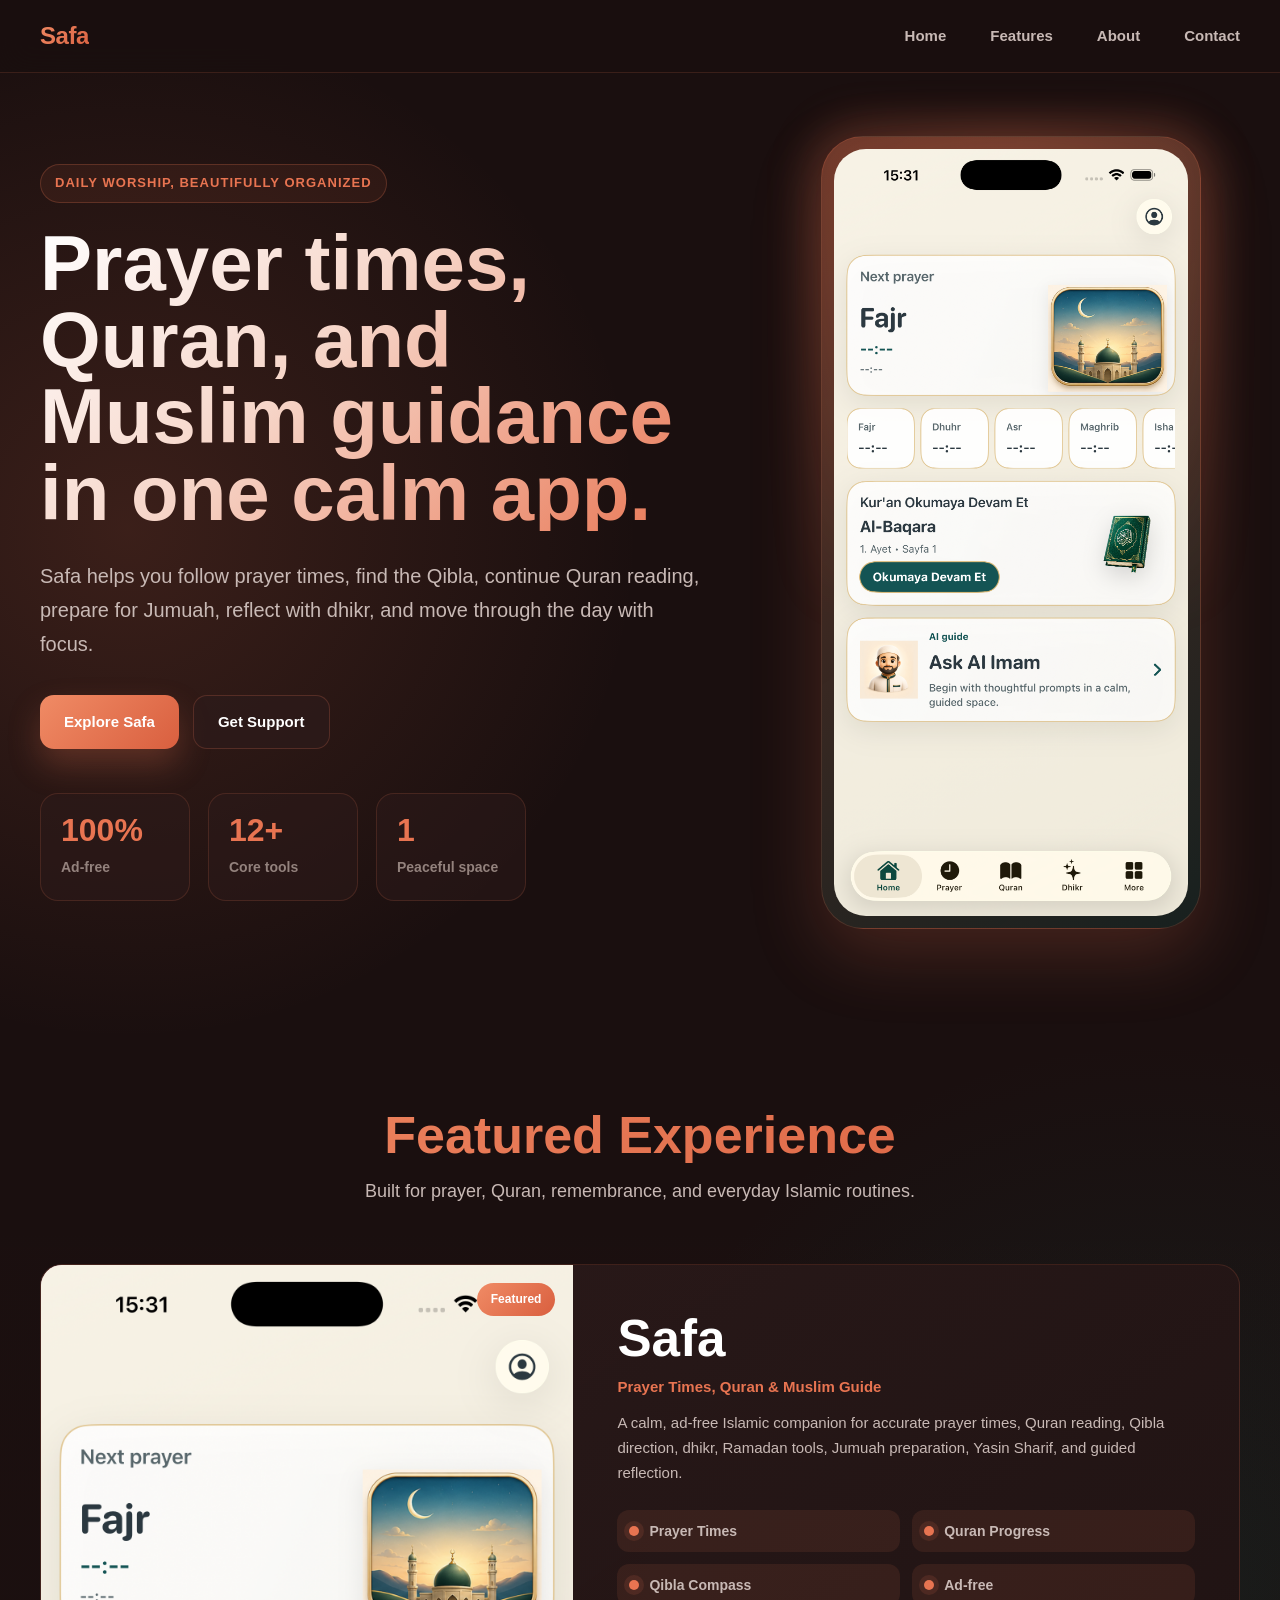
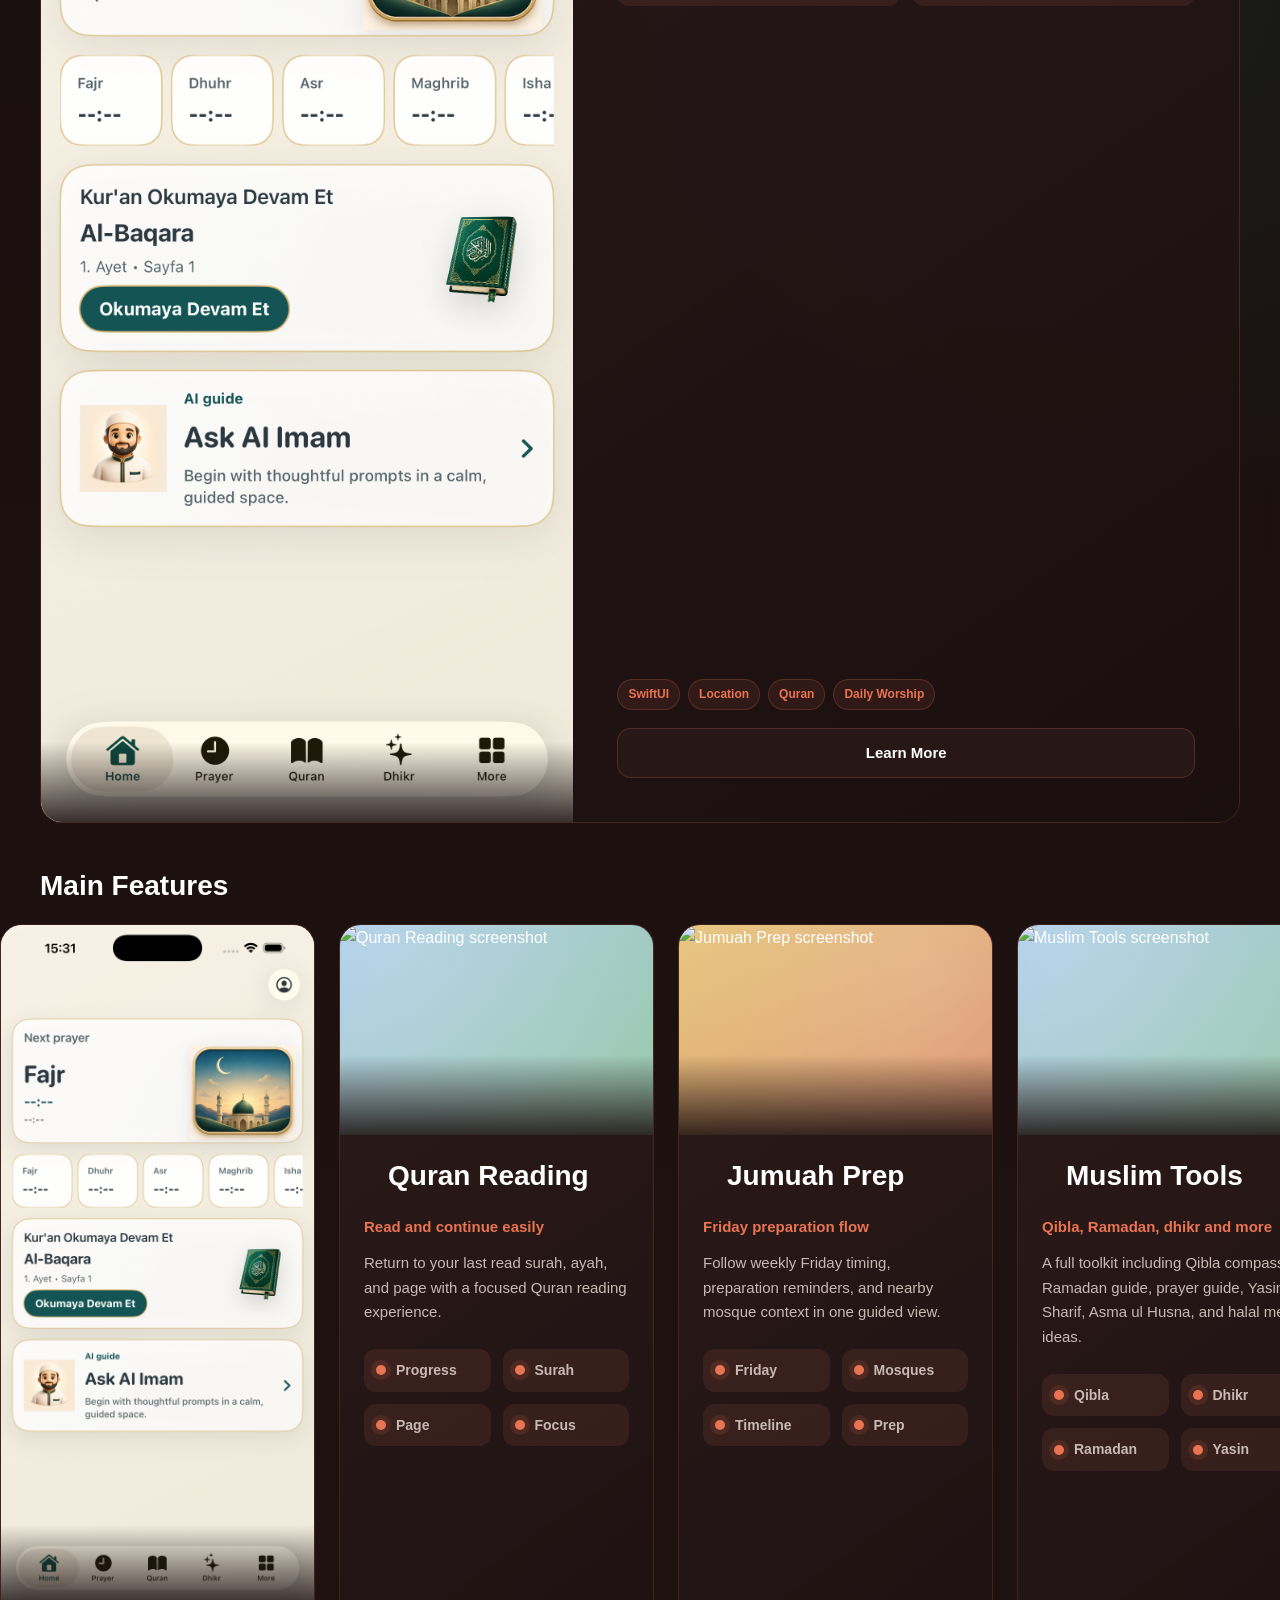
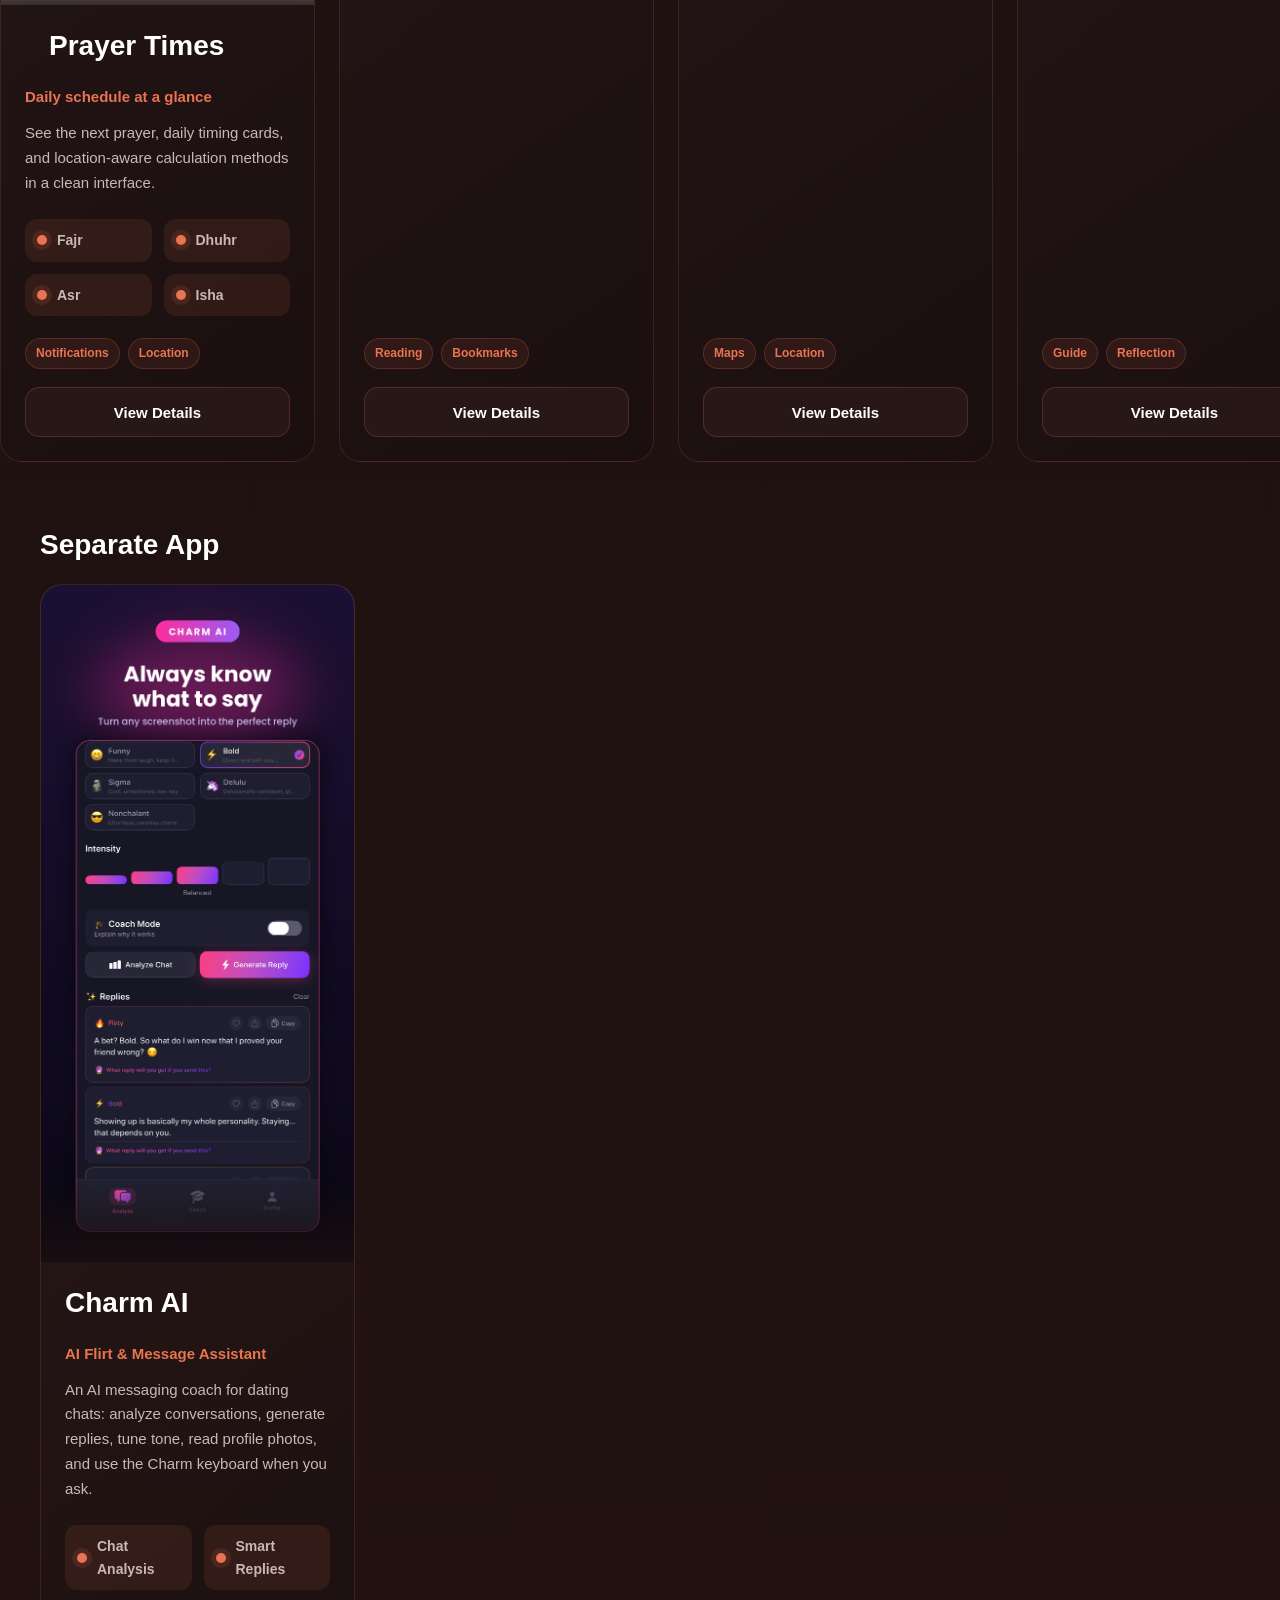
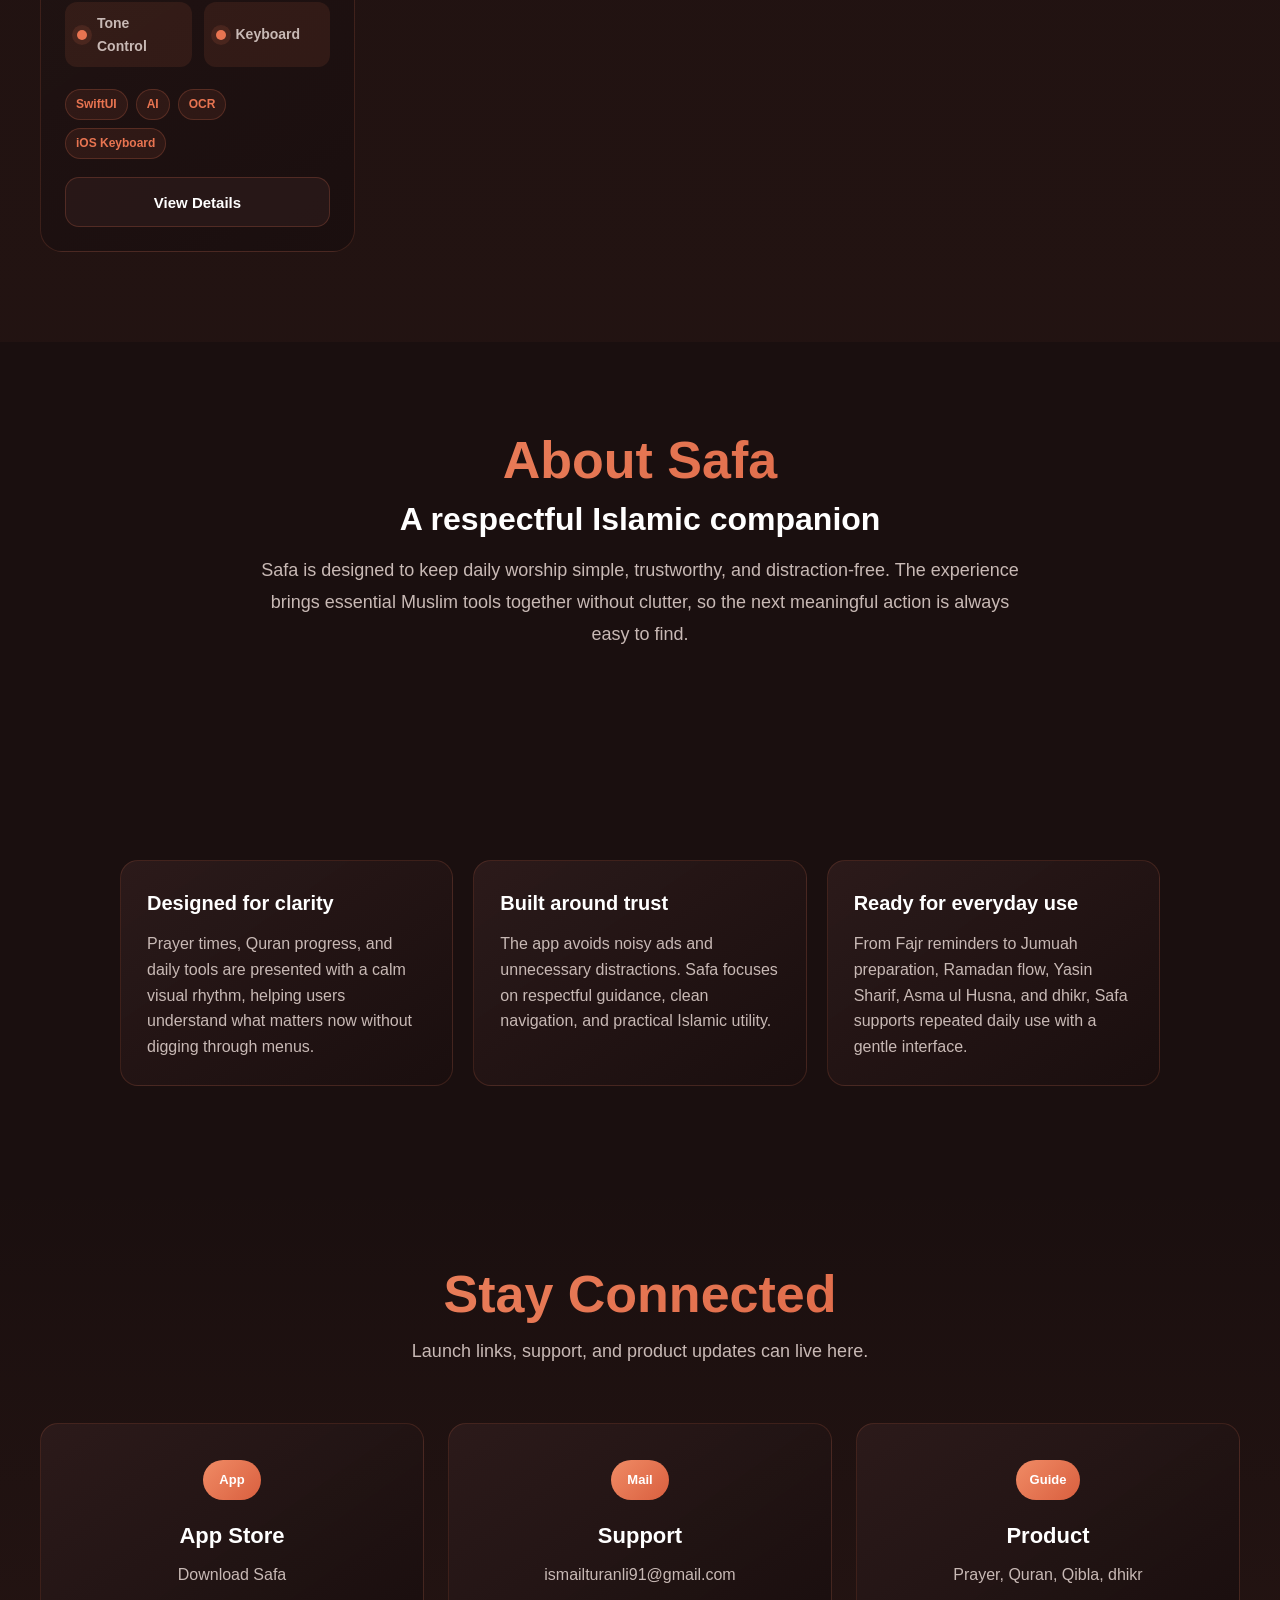
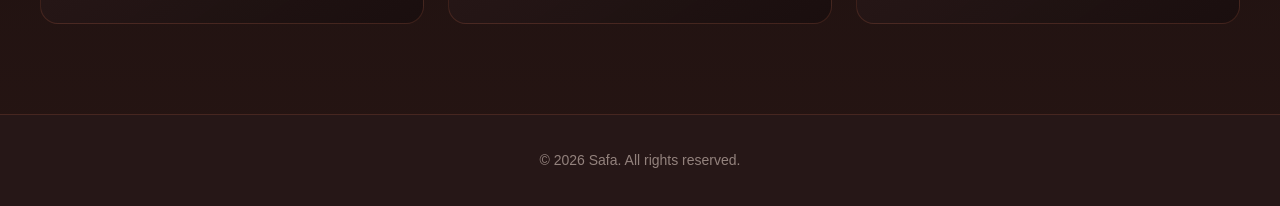
==== index.html @ 833a3b98 "Separate Charm AI from Safa content" ====
<!DOCTYPE html>
<html lang="en">

<head>
    <meta charset="UTF-8">
    <meta name="viewport" content="width=device-width, initial-scale=1.0">
    <title>Safa - Prayer Times, Quran & Muslim Guide</title>
    <meta name="description" content="Safa is a calm Islamic companion for prayer times, Quran reading, Qibla, dhikr, Ramadan, Jumuah preparation, and daily Muslim guidance.">
    <meta name="keywords" content="Safa, prayer times, Quran, Qibla, dhikr, Ramadan, Jumuah, Yasin, Muslim app, Islamic guide, Charm AI">
    <meta name="author" content="Safa">
    <meta name="robots" content="index, follow">

    <meta property="og:type" content="website">
    <meta property="og:title" content="Safa - Prayer Times, Quran & Muslim Guide">
    <meta property="og:description" content="A calm, ad-free Islamic companion for daily worship.">
    <meta property="og:image" content="images/home.png">

    <link rel="stylesheet" href="style.css">
</head>

<body>
    <nav class="navbar">
        <div class="container nav-inner">
            <a href="#home" class="brand">Safa</a>
            <ul class="nav-menu">
                <li><a href="#home">Home</a></li>
                <li><a href="#features">Features</a></li>
                <li><a href="#about">About</a></li>
                <li><a href="#contact">Contact</a></li>
            </ul>
            <button class="hamburger" type="button" aria-label="Open navigation">
                <span></span>
                <span></span>
                <span></span>
            </button>
        </div>
    </nav>

    <main>
        <section id="home" class="hero">
            <div class="container hero-grid">
                <div class="hero-content">
                    <p class="eyebrow">Daily worship, beautifully organized</p>
                    <h1 class="hero-title">Prayer times, Quran, and Muslim guidance in one calm app.</h1>
                    <p class="hero-subtitle">Safa helps you follow prayer times, find the Qibla, continue Quran reading, prepare for Jumuah, reflect with dhikr, and move through the day with focus.</p>
                    <div class="hero-actions">
                        <a class="btn btn-primary" href="#features">Explore Safa</a>
                        <a class="btn btn-secondary" href="#contact">Get Support</a>
                    </div>
                    <div class="hero-stats" aria-label="Safa highlights">
                        <div class="stat">
                            <strong>100%</strong>
                            <span>Ad-free</span>
                        </div>
                        <div class="stat">
                            <strong>12+</strong>
                            <span>Core tools</span>
                        </div>
                        <div class="stat">
                            <strong>1</strong>
                            <span>Peaceful space</span>
                        </div>
                    </div>
                </div>
                <div class="hero-phone" aria-label="Safa app screenshot">
                    <img src="images/home.png" alt="Safa home screen showing prayer times and Quran progress">
                </div>
            </div>
        </section>

        <section id="features" class="projects">
            <div class="container">
                <h2 class="section-title">Featured Experience</h2>
                <p class="section-subtitle">Built for prayer, Quran, remembrance, and everyday Islamic routines.</p>
                <div class="projects-grid" id="projectsGrid"></div>
            </div>
        </section>

        <section id="about" class="about">
            <div class="container">
                <h2 class="section-title">About Safa</h2>
                <div class="about-content">
                    <div class="about-intro">
                        <h3>A respectful Islamic companion</h3>
                        <p class="about-lead">Safa is designed to keep daily worship simple, trustworthy, and distraction-free. The experience brings essential Muslim tools together without clutter, so the next meaningful action is always easy to find.</p>
                    </div>

                    <div class="achievements-grid">
                        <div class="achievement-card">
                            <span class="achievement-number">5</span>
                            <span class="achievement-label">Daily prayers</span>
                        </div>
                        <div class="achievement-card">
                            <span class="achievement-number">Qibla</span>
                            <span class="achievement-label">Direction and angle</span>
                        </div>
                        <div class="achievement-card">
                            <span class="achievement-number">Quran</span>
                            <span class="achievement-label">Saved progress</span>
                        </div>
                        <div class="achievement-card">
                            <span class="achievement-number">AI</span>
                            <span class="achievement-label">Guided prompts</span>
                        </div>
                    </div>

                    <div class="story-grid">
                        <article class="story-card">
                            <h4>Designed for clarity</h4>
                            <p>Prayer times, Quran progress, and daily tools are presented with a calm visual rhythm, helping users understand what matters now without digging through menus.</p>
                        </article>
                        <article class="story-card">
                            <h4>Built around trust</h4>
                            <p>The app avoids noisy ads and unnecessary distractions. Safa focuses on respectful guidance, clean navigation, and practical Islamic utility.</p>
                        </article>
                        <article class="story-card">
                            <h4>Ready for everyday use</h4>
                            <p>From Fajr reminders to Jumuah preparation, Ramadan flow, Yasin Sharif, Asma ul Husna, and dhikr, Safa supports repeated daily use with a gentle interface.</p>
                        </article>
                    </div>
                </div>
            </div>
        </section>

        <section id="contact" class="contact">
            <div class="container">
                <h2 class="section-title">Stay Connected</h2>
                <p class="section-subtitle">Launch links, support, and product updates can live here.</p>
                <div class="contact-methods">
                    <a href="https://apps.apple.com/app/id6775585908" target="_blank" rel="noopener noreferrer" class="contact-card">
                        <span class="contact-icon">App</span>
                        <h3>App Store</h3>
                        <p>Download Safa</p>
                    </a>
                    <a href="mailto:ismailturanli91@gmail.com" class="contact-card">
                        <span class="contact-icon">Mail</span>
                        <h3>Support</h3>
                        <p>ismailturanli91@gmail.com</p>
                    </a>
                    <a href="#features" class="contact-card">
                        <span class="contact-icon">Guide</span>
                        <h3>Product</h3>
                        <p>Prayer, Quran, Qibla, dhikr</p>
                    </a>
                </div>
            </div>
        </section>
    </main>

    <footer class="footer">
        <div class="container">
            <p>&copy; 2026 Safa. All rights reserved.</p>
        </div>
    </footer>

    <div id="projectModal" class="modal" aria-hidden="true">
        <div class="modal-content" role="dialog" aria-modal="true" aria-labelledby="modalTitle">
            <button class="modal-close" type="button" aria-label="Close details">&times;</button>
            <div id="modalBody"></div>
        </div>
    </div>

    <script src="script.js"></script>
</body>

</html>
---- style.css ----
* {
    margin: 0;
    padding: 0;
    box-sizing: border-box;
}

:root {
    --primary-orange: #e87451;
    --primary-orange-strong: #d95f3f;
    --primary-brown: #2d1b1b;
    --dark-bg: #1a0f0f;
    --dark-card: #2d1b1b;
    --dark-card-soft: #372120;
    --dark-border: #4a2b27;
    --text-primary: #ffffff;
    --text-secondary: #c8b9b5;
    --text-muted: #93827d;
    --green: #0f615a;
    --gold: #e6c47a;
    --gradient-primary: linear-gradient(135deg, #f08b65, #d95f3f);
    --gradient-card: linear-gradient(145deg, rgba(45, 27, 27, 0.92), rgba(26, 15, 15, 0.96));
    --shadow-warm: 0 24px 70px rgba(232, 116, 81, 0.22);
}

html {
    scroll-behavior: smooth;
    scroll-padding-top: 88px;
}

body {
    font-family: -apple-system, BlinkMacSystemFont, "Segoe UI", Roboto, Helvetica, Arial, sans-serif;
    background:
        radial-gradient(circle at 10% 8%, rgba(232, 116, 81, 0.16), transparent 32rem),
        radial-gradient(circle at 90% 24%, rgba(15, 97, 90, 0.16), transparent 34rem),
        var(--dark-bg);
    color: var(--text-primary);
    line-height: 1.6;
    overflow-x: hidden;
}

a {
    color: inherit;
}

img {
    max-width: 100%;
    display: block;
}

.container {
    width: min(1200px, calc(100% - 48px));
    margin: 0 auto;
}

.navbar {
    position: fixed;
    inset: 0 0 auto 0;
    z-index: 100;
    background: rgba(26, 15, 15, 0.88);
    backdrop-filter: blur(16px);
    border-bottom: 1px solid rgba(232, 116, 81, 0.16);
}

.nav-inner {
    min-height: 72px;
    display: flex;
    align-items: center;
    justify-content: space-between;
}

.brand {
    text-decoration: none;
    font-size: 24px;
    font-weight: 800;
    letter-spacing: -0.02em;
    background: var(--gradient-primary);
    -webkit-background-clip: text;
    -webkit-text-fill-color: transparent;
    background-clip: text;
}

.nav-menu {
    display: flex;
    align-items: center;
    justify-content: center;
    gap: 44px;
    list-style: none;
}

.nav-menu a {
    color: var(--text-secondary);
    text-decoration: none;
    font-weight: 600;
    font-size: 15px;
    position: relative;
    transition: color 0.25s ease;
}

.nav-menu a:hover,
.nav-menu a.active {
    color: var(--text-primary);
}

.nav-menu a::after {
    content: "";
    position: absolute;
    left: 0;
    bottom: -7px;
    width: 0;
    height: 2px;
    background: var(--gradient-primary);
    transition: width 0.25s ease;
}

.nav-menu a:hover::after,
.nav-menu a.active::after {
    width: 100%;
}

.hamburger {
    display: none;
    width: 42px;
    height: 42px;
    border: 1px solid rgba(232, 116, 81, 0.24);
    border-radius: 12px;
    background: rgba(45, 27, 27, 0.86);
    cursor: pointer;
    align-items: center;
    justify-content: center;
    flex-direction: column;
    gap: 5px;
}

.hamburger span {
    width: 18px;
    height: 2px;
    border-radius: 999px;
    background: var(--text-primary);
    transition: transform 0.25s ease, opacity 0.25s ease;
}

.hamburger.active span:nth-child(1) {
    transform: translateY(7px) rotate(45deg);
}

.hamburger.active span:nth-child(2) {
    opacity: 0;
}

.hamburger.active span:nth-child(3) {
    transform: translateY(-7px) rotate(-45deg);
}

.hero {
    min-height: 100dvh;
    padding: 136px 0 88px;
}

.hero-grid {
    display: grid;
    grid-template-columns: minmax(0, 1.05fr) minmax(300px, 0.72fr);
    gap: 72px;
    align-items: center;
}

.eyebrow {
    display: inline-flex;
    align-items: center;
    padding: 8px 14px;
    border: 1px solid rgba(232, 116, 81, 0.24);
    border-radius: 999px;
    background: rgba(232, 116, 81, 0.08);
    color: var(--primary-orange);
    font-size: 13px;
    font-weight: 800;
    letter-spacing: 0.08em;
    text-transform: uppercase;
    margin-bottom: 22px;
}

.hero-title {
    max-width: 780px;
    font-size: clamp(46px, 7vw, 78px);
    line-height: 0.98;
    font-weight: 900;
    letter-spacing: 0;
    margin-bottom: 28px;
    background: linear-gradient(135deg, #ffffff 0%, #f6d5c8 42%, #e87451 100%);
    -webkit-background-clip: text;
    -webkit-text-fill-color: transparent;
    background-clip: text;
}

.hero-subtitle {
    max-width: 690px;
    color: var(--text-secondary);
    font-size: 20px;
    line-height: 1.7;
    margin-bottom: 34px;
}

.hero-actions {
    display: flex;
    gap: 14px;
    flex-wrap: wrap;
    margin-bottom: 44px;
}

.btn {
    display: inline-flex;
    align-items: center;
    justify-content: center;
    min-height: 50px;
    padding: 14px 24px;
    border-radius: 14px;
    text-decoration: none;
    border: 0;
    font-size: 15px;
    font-weight: 800;
    cursor: pointer;
    transition: transform 0.25s ease, box-shadow 0.25s ease, border-color 0.25s ease, background 0.25s ease;
}

.btn:hover {
    transform: translateY(-2px);
}

.btn-primary {
    color: #fff;
    background: var(--gradient-primary);
    box-shadow: 0 16px 32px rgba(232, 116, 81, 0.26);
}

.btn-secondary,
.btn-project {
    color: var(--text-primary);
    background: rgba(45, 27, 27, 0.72);
    border: 1px solid rgba(232, 116, 81, 0.22);
}

.btn-secondary:hover,
.btn-project:hover {
    border-color: var(--primary-orange);
    background: rgba(232, 116, 81, 0.12);
}

.hero-stats {
    display: grid;
    grid-template-columns: repeat(3, minmax(0, 150px));
    gap: 18px;
}

.stat {
    border: 1px solid rgba(232, 116, 81, 0.16);
    border-radius: 18px;
    background: rgba(45, 27, 27, 0.54);
    padding: 20px;
}

.stat strong {
    display: block;
    font-size: 32px;
    line-height: 1;
    color: var(--primary-orange);
    margin-bottom: 8px;
}

.stat span {
    color: var(--text-muted);
    font-size: 14px;
    font-weight: 700;
}

.hero-phone {
    position: relative;
    max-width: 380px;
    justify-self: center;
    border-radius: 42px;
    padding: 12px;
    background: linear-gradient(145deg, rgba(232, 116, 81, 0.32), rgba(15, 97, 90, 0.22));
    border: 1px solid rgba(232, 116, 81, 0.2);
    box-shadow: var(--shadow-warm);
}

.hero-phone::before {
    content: "";
    position: absolute;
    inset: -18px;
    z-index: -1;
    border-radius: 56px;
    background: radial-gradient(circle at 50% 12%, rgba(232, 116, 81, 0.32), transparent 58%);
    filter: blur(18px);
}

.hero-phone img {
    aspect-ratio: 9 / 19.5;
    width: 100%;
    object-fit: cover;
    object-position: top;
    border-radius: 32px;
}

.projects,
.about,
.contact {
    padding: 90px 0;
}

.projects {
    background: linear-gradient(180deg, transparent, rgba(232, 116, 81, 0.04));
}

.section-title {
    font-size: clamp(34px, 5vw, 52px);
    line-height: 1.08;
    font-weight: 900;
    letter-spacing: 0;
    text-align: center;
    margin-bottom: 14px;
    background: var(--gradient-primary);
    -webkit-background-clip: text;
    -webkit-text-fill-color: transparent;
    background-clip: text;
}

.section-subtitle {
    max-width: 680px;
    margin: 0 auto 58px;
    text-align: center;
    color: var(--text-secondary);
    font-size: 18px;
}

.projects-grid {
    display: flex;
    flex-direction: column;
    gap: 46px;
}

.featured-project {
    width: 100%;
    display: flex;
    flex-direction: column;
    gap: 28px;
}

.other-projects {
    width: 100vw;
    margin-left: calc(-50vw + 50%);
}

.other-projects h3 {
    width: min(1200px, calc(100% - 48px));
    margin: 0 auto 22px;
    font-size: 28px;
    line-height: 1.2;
}

.separate-apps {
    width: min(1200px, 100%);
    margin: 0 auto;
}

.separate-apps h3 {
    margin: 0 0 22px;
    font-size: 28px;
    line-height: 1.2;
}

.separate-apps-grid {
    display: grid;
    grid-template-columns: 1fr;
}

.separate-app-card {
    width: 100%;
    min-height: 0;
    display: grid;
    grid-template-columns: minmax(240px, 0.72fr) minmax(0, 1fr);
}

.separate-app-card .project-image {
    min-height: 390px;
}

.projects-scroll {
    display: flex;
    gap: 24px;
    overflow-x: auto;
    overflow-y: hidden;
    padding: 0 max(24px, calc((100vw - 1200px) / 2)) 20px;
    scroll-snap-type: x mandatory;
    scrollbar-color: var(--primary-orange) var(--dark-border);
}

.projects-scroll::-webkit-scrollbar {
    height: 8px;
}

.projects-scroll::-webkit-scrollbar-track {
    background: var(--dark-border);
    border-radius: 999px;
}

.projects-scroll::-webkit-scrollbar-thumb {
    background: var(--primary-orange);
    border-radius: 999px;
}

.project-card {
    position: relative;
    display: flex;
    flex-direction: column;
    flex-shrink: 0;
    width: 315px;
    min-height: 500px;
    overflow: hidden;
    cursor: pointer;
    scroll-snap-align: start;
    background: var(--gradient-card);
    border: 1px solid rgba(232, 116, 81, 0.16);
    border-radius: 22px;
    transition: transform 0.35s cubic-bezier(0.2, 0.8, 0.2, 1), border-color 0.35s ease, box-shadow 0.35s ease;
}

.project-card:hover {
    transform: translateY(-10px) scale(1.01);
    border-color: rgba(232, 116, 81, 0.48);
    box-shadow: var(--shadow-warm);
}

.project-card.featured {
    width: 100%;
    min-height: 0;
    display: grid;
    grid-template-columns: minmax(280px, 0.8fr) minmax(0, 1fr);
}

.project-image {
    position: relative;
    min-height: 210px;
    background:
        radial-gradient(circle at 70% 20%, rgba(255, 255, 255, 0.22), transparent 22rem),
        linear-gradient(135deg, #e5c5d4, #edd5a8);
    overflow: hidden;
}

.project-card:nth-child(2n) .project-image {
    background:
        radial-gradient(circle at 18% 12%, rgba(255, 255, 255, 0.18), transparent 20rem),
        linear-gradient(135deg, #a8cae8, #98c8a8);
}

.project-card:nth-child(3n) .project-image {
    background:
        radial-gradient(circle at 80% 20%, rgba(255, 255, 255, 0.2), transparent 20rem),
        linear-gradient(135deg, #e6c47a, #d98a63);
}

.project-image::after {
    content: "";
    position: absolute;
    inset: auto 0 0 0;
    height: 80px;
    background: linear-gradient(to top, rgba(26, 15, 15, 0.86), transparent);
}

.project-image img {
    width: 100%;
    height: 100%;
    min-height: 210px;
    object-fit: cover;
    object-position: top;
    transition: transform 0.35s ease;
}

.project-card:hover .project-image img {
    transform: scale(1.045);
}

.project-card.featured .project-image {
    min-height: 430px;
}

.project-card[data-project^="charm"] .project-image {
    background:
        radial-gradient(circle at 72% 20%, rgba(255, 255, 255, 0.2), transparent 20rem),
        linear-gradient(135deg, #3a1d4e, #7c2c5d 48%, #d95f3f);
}

.project-badge {
    position: absolute;
    top: 18px;
    right: 18px;
    z-index: 2;
    padding: 7px 14px;
    border-radius: 999px;
    background: var(--gradient-primary);
    color: #fff;
    font-size: 12px;
    font-weight: 900;
}

.project-content {
    display: flex;
    flex-direction: column;
    flex: 1;
    padding: 24px;
}

.project-card.featured .project-content {
    padding: 44px;
}

.project-title {
    color: var(--text-primary);
    font-size: 25px;
    line-height: 1.18;
    font-weight: 900;
    margin-bottom: 6px;
}

.project-card.featured .project-title {
    font-size: clamp(34px, 4vw, 52px);
}

.project-tagline {
    color: var(--primary-orange);
    font-size: 15px;
    font-weight: 800;
    margin-bottom: 12px;
}

.project-description {
    color: var(--text-secondary);
    font-size: 15px;
    line-height: 1.65;
    margin-bottom: 20px;
}

.project-features {
    display: grid;
    grid-template-columns: repeat(2, minmax(0, 1fr));
    gap: 12px;
    margin: 4px 0 22px;
}

.feature {
    min-height: 42px;
    display: flex;
    align-items: center;
    gap: 10px;
    padding: 10px 12px;
    border-radius: 12px;
    background: rgba(232, 116, 81, 0.1);
    color: var(--text-secondary);
    font-size: 14px;
    font-weight: 700;
}

.feature-mark {
    width: 10px;
    height: 10px;
    flex: 0 0 auto;
    border-radius: 50%;
    background: var(--primary-orange);
    box-shadow: 0 0 0 5px rgba(232, 116, 81, 0.12);
}

.project-tech {
    display: flex;
    flex-wrap: wrap;
    gap: 8px;
    margin-top: auto;
    margin-bottom: 18px;
}

.tech-tag {
    display: inline-flex;
    align-items: center;
    min-height: 26px;
    padding: 5px 10px;
    border-radius: 999px;
    border: 1px solid rgba(232, 116, 81, 0.22);
    background: rgba(232, 116, 81, 0.09);
    color: var(--primary-orange);
    font-size: 12px;
    font-weight: 800;
}

.about-content {
    max-width: 1040px;
    margin: 0 auto;
}

.about-intro {
    text-align: center;
    margin-bottom: 42px;
}

.about-intro h3 {
    font-size: 32px;
    line-height: 1.1;
    margin-bottom: 16px;
}

.about-lead {
    max-width: 760px;
    margin: 0 auto;
    color: var(--text-secondary);
    font-size: 18px;
    line-height: 1.8;
}

.achievements-grid {
    display: grid;
    grid-template-columns: repeat(4, minmax(0, 1fr));
    gap: 20px;
    margin-bottom: 34px;
}

.achievement-card,
.story-card,
.contact-card {
    background: var(--gradient-card);
    border: 1px solid rgba(232, 116, 81, 0.16);
    border-radius: 18px;
    transition: transform 0.25s ease, border-color 0.25s ease, box-shadow 0.25s ease;
}

.achievement-card {
    padding: 26px 20px;
    text-align: center;
}

.achievement-card:hover,
.story-card:hover,
.contact-card:hover {
    transform: translateY(-6px);
    border-color: rgba(232, 116, 81, 0.45);
    box-shadow: 0 18px 38px rgba(232, 116, 81, 0.18);
}

.achievement-number {
    display: block;
    min-height: 44px;
    color: var(--primary-orange);
    font-size: 34px;
    line-height: 1;
    font-weight: 900;
    margin-bottom: 10px;
}

.achievement-label {
    color: var(--text-secondary);
    font-size: 14px;
    font-weight: 700;
}

.story-grid {
    display: grid;
    grid-template-columns: repeat(3, minmax(0, 1fr));
    gap: 20px;
}

.story-card {
    padding: 26px;
}

.story-card h4 {
    font-size: 20px;
    margin-bottom: 12px;
}

.story-card p {
    color: var(--text-secondary);
}

.contact {
    background: linear-gradient(180deg, transparent, rgba(232, 116, 81, 0.05));
}

.contact-methods {
    display: grid;
    grid-template-columns: repeat(3, minmax(0, 1fr));
    gap: 24px;
}

.contact-card {
    padding: 36px;
    color: var(--text-primary);
    text-align: center;
    text-decoration: none;
}

.contact-icon {
    display: inline-flex;
    align-items: center;
    justify-content: center;
    min-width: 58px;
    min-height: 40px;
    padding: 0 14px;
    border-radius: 999px;
    margin-bottom: 18px;
    color: #fff;
    background: var(--gradient-primary);
    font-size: 13px;
    font-weight: 900;
}

.contact-card h3 {
    font-size: 22px;
    margin-bottom: 8px;
}

.contact-card p {
    color: var(--text-secondary);
}

.footer {
    padding: 34px 0;
    text-align: center;
    border-top: 1px solid rgba(232, 116, 81, 0.16);
    background: rgba(45, 27, 27, 0.68);
}

.footer p {
    color: var(--text-muted);
    font-size: 14px;
}

.modal {
    display: none;
    position: fixed;
    z-index: 200;
    inset: 0;
    padding: 48px 20px;
    background: rgba(0, 0, 0, 0.78);
    backdrop-filter: blur(8px);
    overflow-y: auto;
}

.modal.open {
    display: block;
}

.modal-content {
    width: min(900px, 100%);
    margin: 0 auto;
    padding: 36px;
    position: relative;
    border-radius: 22px;
    border: 1px solid rgba(232, 116, 81, 0.24);
    background: var(--dark-card);
    box-shadow: 0 30px 80px rgba(0, 0, 0, 0.45);
}

.modal-close {
    position: absolute;
    top: 18px;
    right: 18px;
    width: 40px;
    height: 40px;
    border: 1px solid rgba(232, 116, 81, 0.2);
    border-radius: 12px;
    color: var(--text-primary);
    background: rgba(26, 15, 15, 0.75);
    font-size: 26px;
    line-height: 1;
    cursor: pointer;
}

.modal-image {
    max-height: 460px;
    width: 100%;
    object-fit: cover;
    object-position: top;
    border-radius: 18px;
    margin-bottom: 26px;
}

.modal-body h2 {
    padding-right: 42px;
    font-size: clamp(32px, 5vw, 48px);
    line-height: 1.08;
    margin-bottom: 10px;
    background: var(--gradient-primary);
    -webkit-background-clip: text;
    -webkit-text-fill-color: transparent;
    background-clip: text;
}

.modal-body p {
    color: var(--text-secondary);
    line-height: 1.8;
    margin-bottom: 18px;
}

.modal-list {
    display: grid;
    grid-template-columns: repeat(2, minmax(0, 1fr));
    gap: 12px;
    list-style: none;
    margin: 22px 0 6px;
}

.modal-list li {
    padding: 12px 14px;
    border-radius: 12px;
    color: var(--text-secondary);
    background: rgba(232, 116, 81, 0.09);
    border: 1px solid rgba(232, 116, 81, 0.14);
}

@media (max-width: 900px) {
    .hero-grid,
    .project-card.featured,
    .separate-app-card,
    .story-grid,
    .contact-methods {
        grid-template-columns: 1fr;
    }

    .hero-grid {
        gap: 42px;
    }

    .hero-phone {
        max-width: 320px;
    }

    .achievements-grid {
        grid-template-columns: repeat(2, minmax(0, 1fr));
    }
}

@media (max-width: 720px) {
    .container {
        width: min(100% - 32px, 1200px);
    }

    .hamburger {
        display: flex;
    }

    .nav-menu {
        position: absolute;
        top: 72px;
        left: 16px;
        right: 16px;
        display: flex;
        flex-direction: column;
        align-items: stretch;
        gap: 0;
        padding: 12px;
        border: 1px solid rgba(232, 116, 81, 0.2);
        border-radius: 18px;
        background: rgba(45, 27, 27, 0.98);
        transform: translateY(-14px);
        opacity: 0;
        pointer-events: none;
        transition: transform 0.25s ease, opacity 0.25s ease;
    }

    .nav-menu.active {
        transform: translateY(0);
        opacity: 1;
        pointer-events: all;
    }

    .nav-menu a {
        display: block;
        padding: 13px 12px;
        border-radius: 12px;
    }

    .nav-menu a:hover {
        background: rgba(232, 116, 81, 0.09);
    }

    .nav-menu a::after {
        display: none;
    }

    .hero {
        padding: 112px 0 70px;
    }

    .hero-title {
        font-size: clamp(40px, 13vw, 58px);
    }

    .hero-subtitle {
        font-size: 17px;
    }

    .hero-stats,
    .project-features,
    .modal-list {
        grid-template-columns: 1fr;
    }

    .projects,
    .about,
    .contact {
        padding: 68px 0;
    }

    .projects-scroll {
        padding-left: 16px;
        padding-right: 16px;
    }

    .project-card {
        width: 292px;
    }

    .project-card.featured .project-image {
        min-height: 360px;
    }

    .separate-app-card .project-image {
        min-height: 340px;
    }

    .project-card.featured .project-content,
    .separate-app-card .project-content,
    .modal-content {
        padding: 24px;
    }
}

@media (prefers-reduced-motion: reduce) {
    *,
    *::before,
    *::after {
        animation-duration: 0.01ms !important;
        animation-iteration-count: 1 !important;
        scroll-behavior: auto !important;
        transition-duration: 0.01ms !important;
    }
}
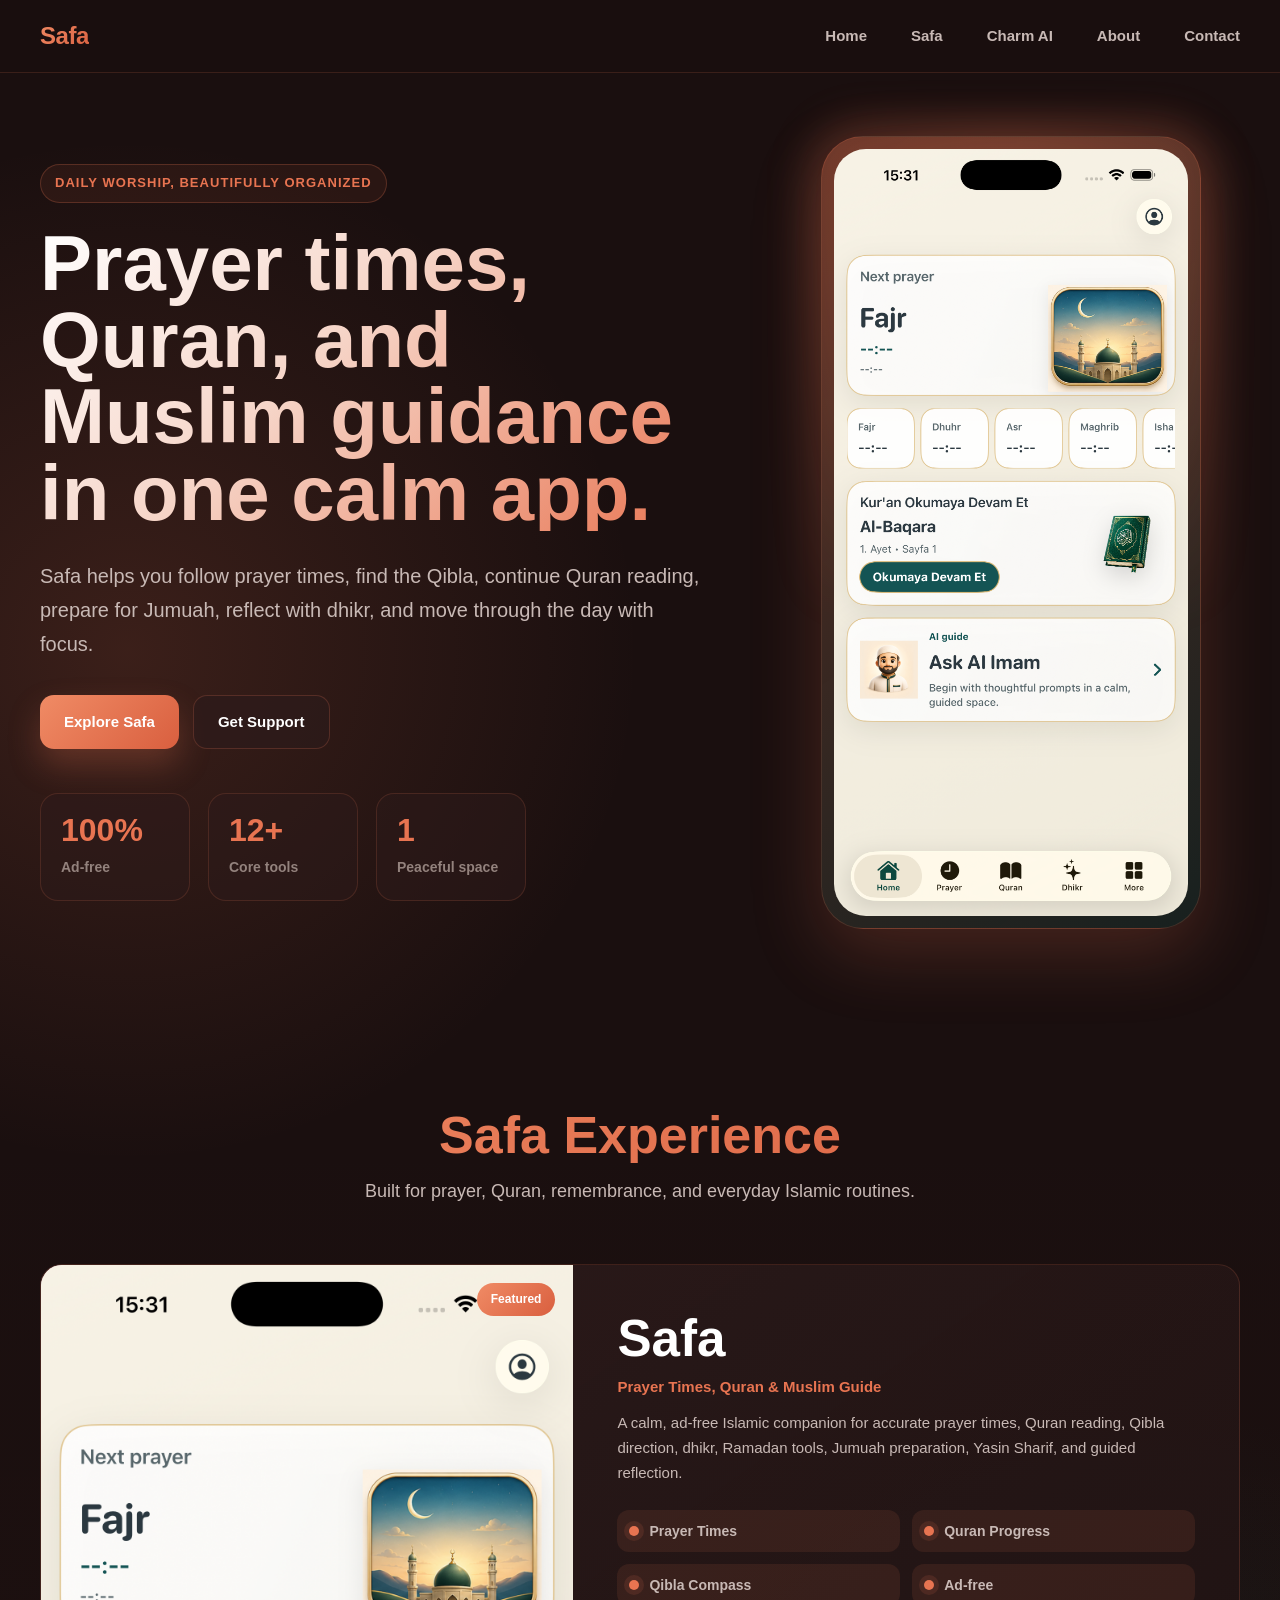
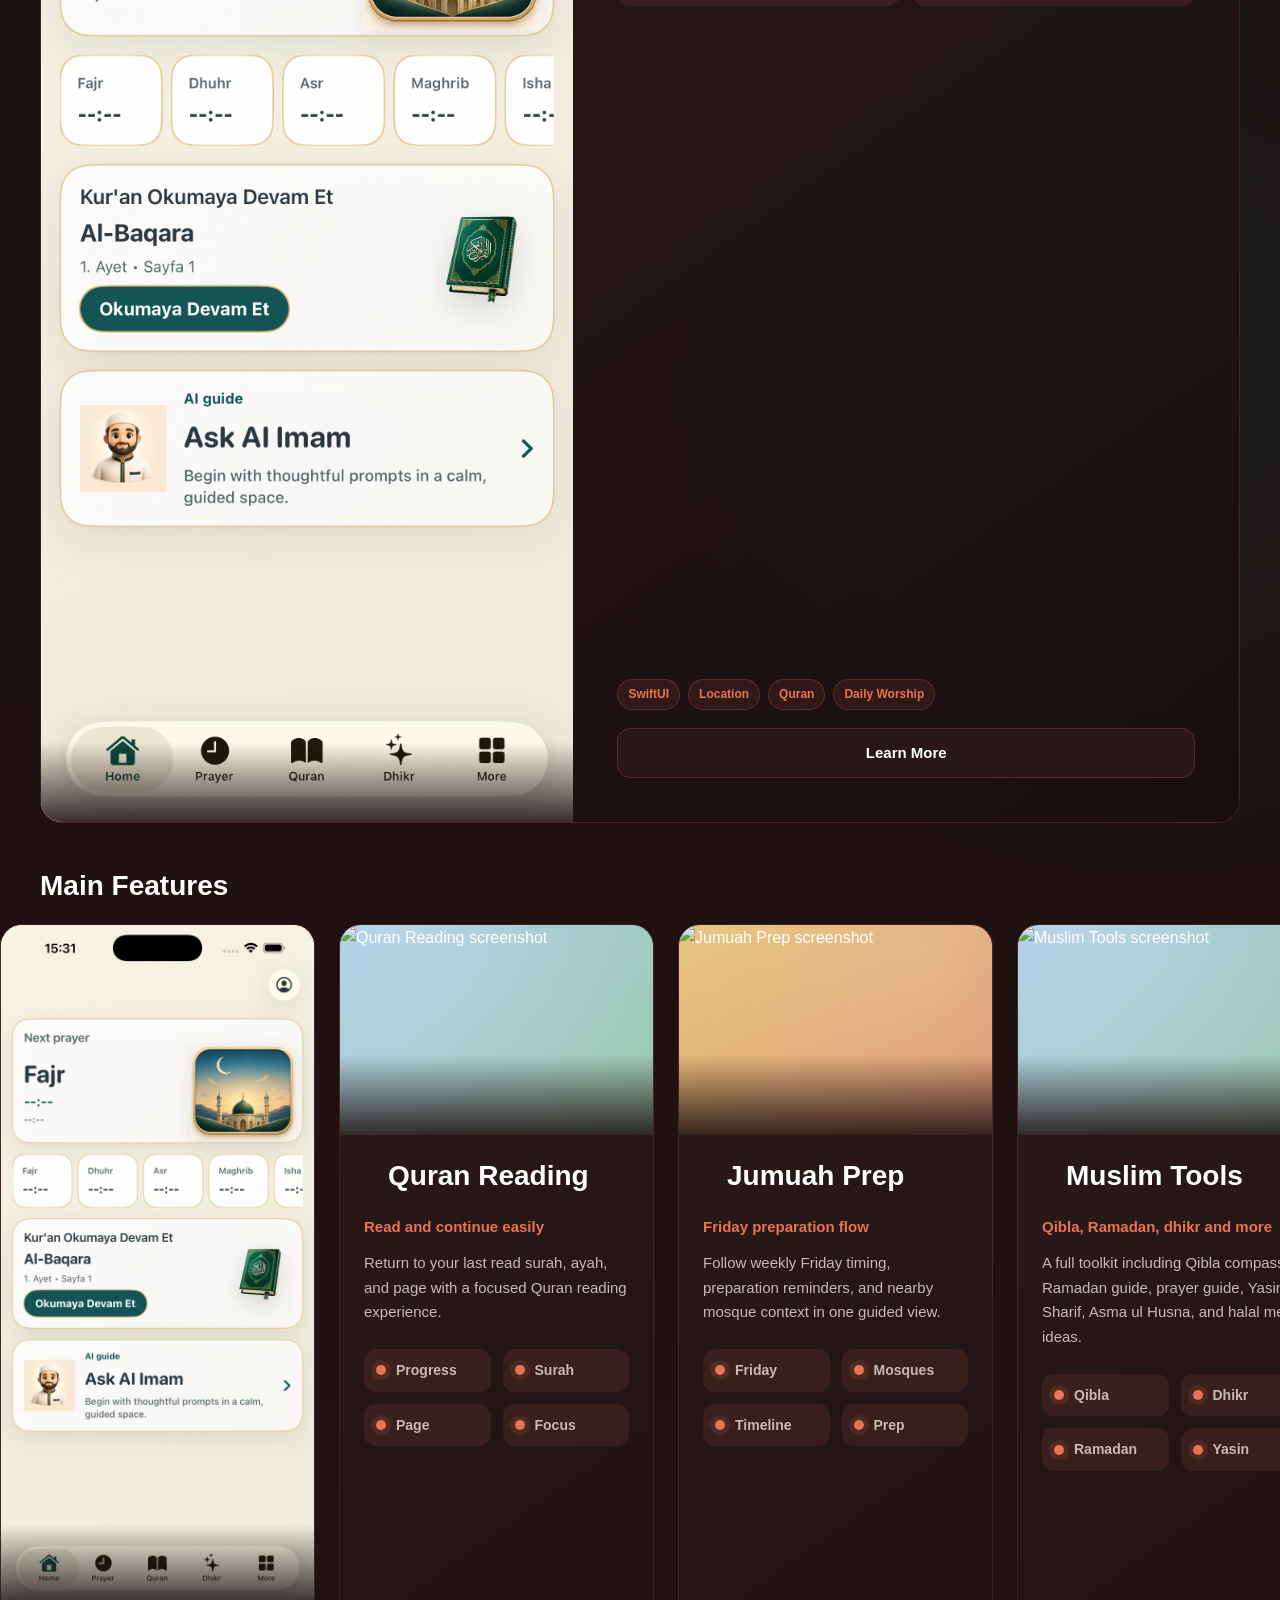
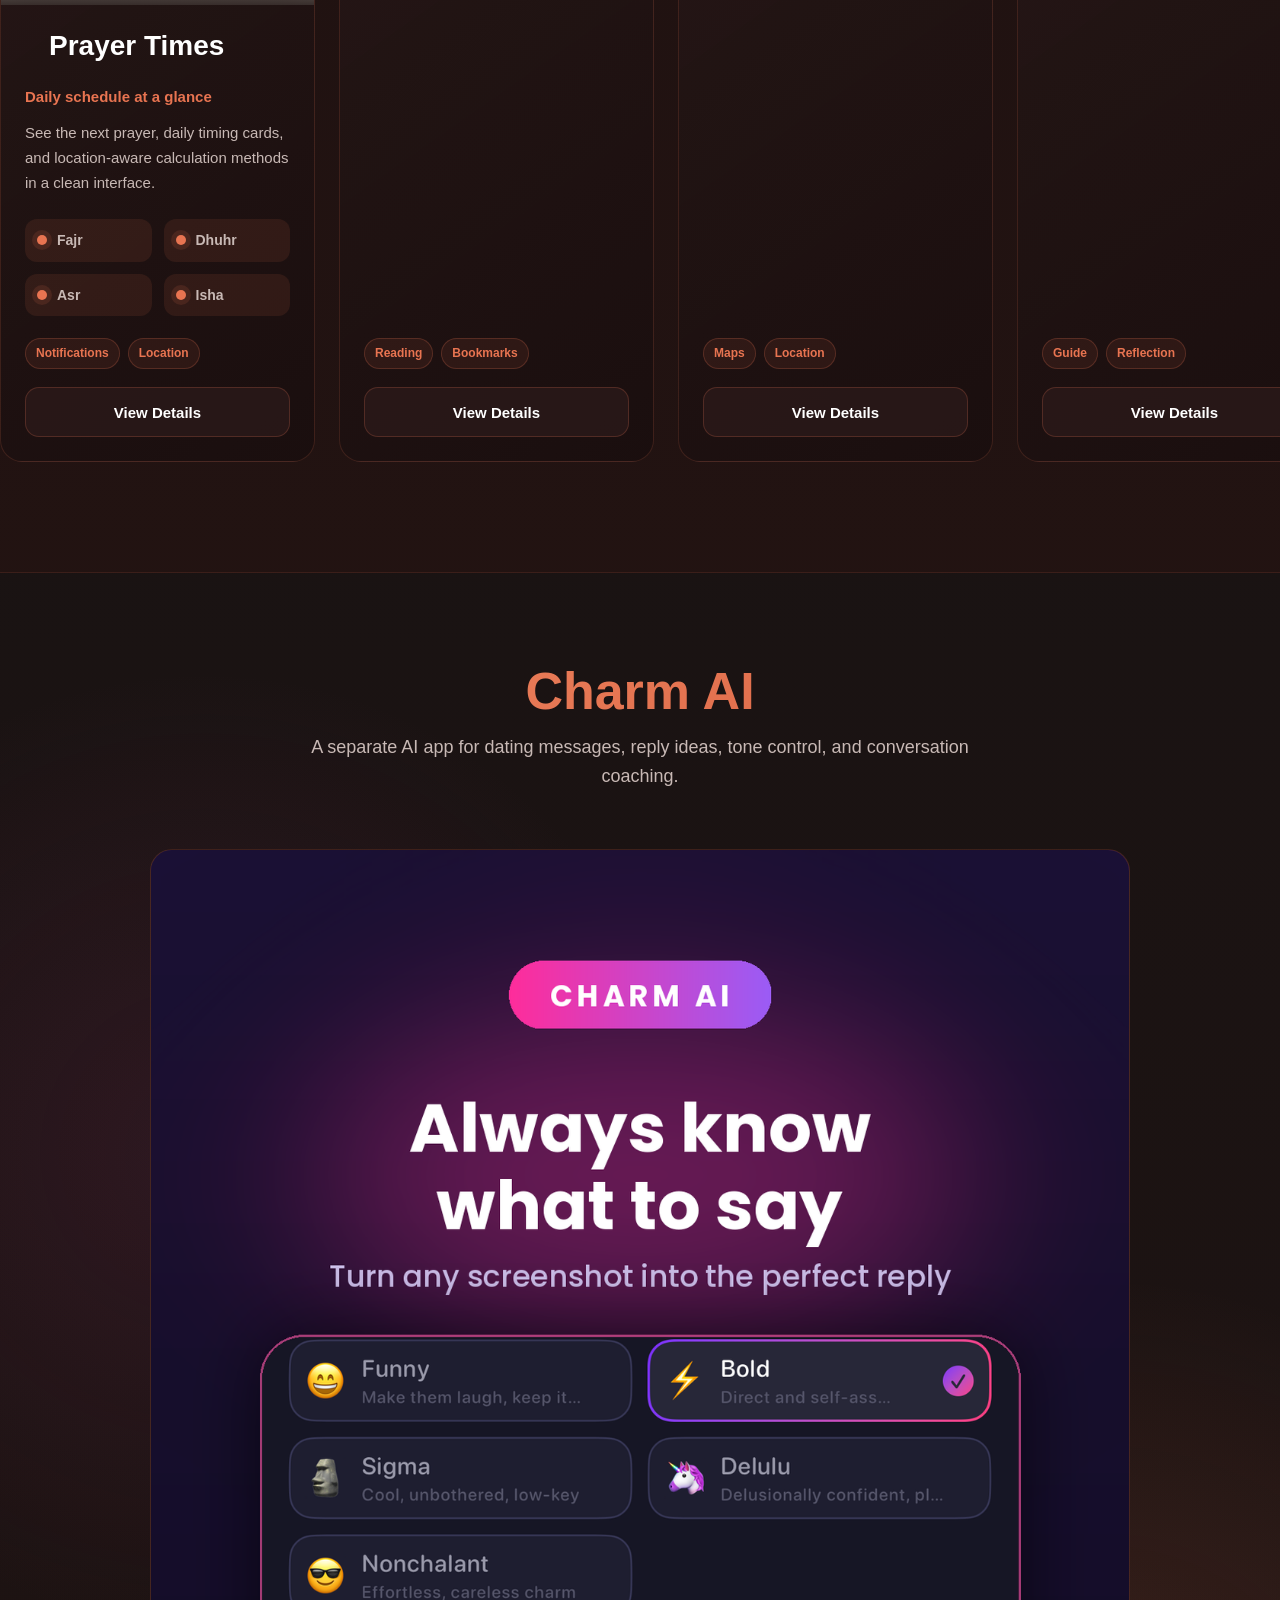
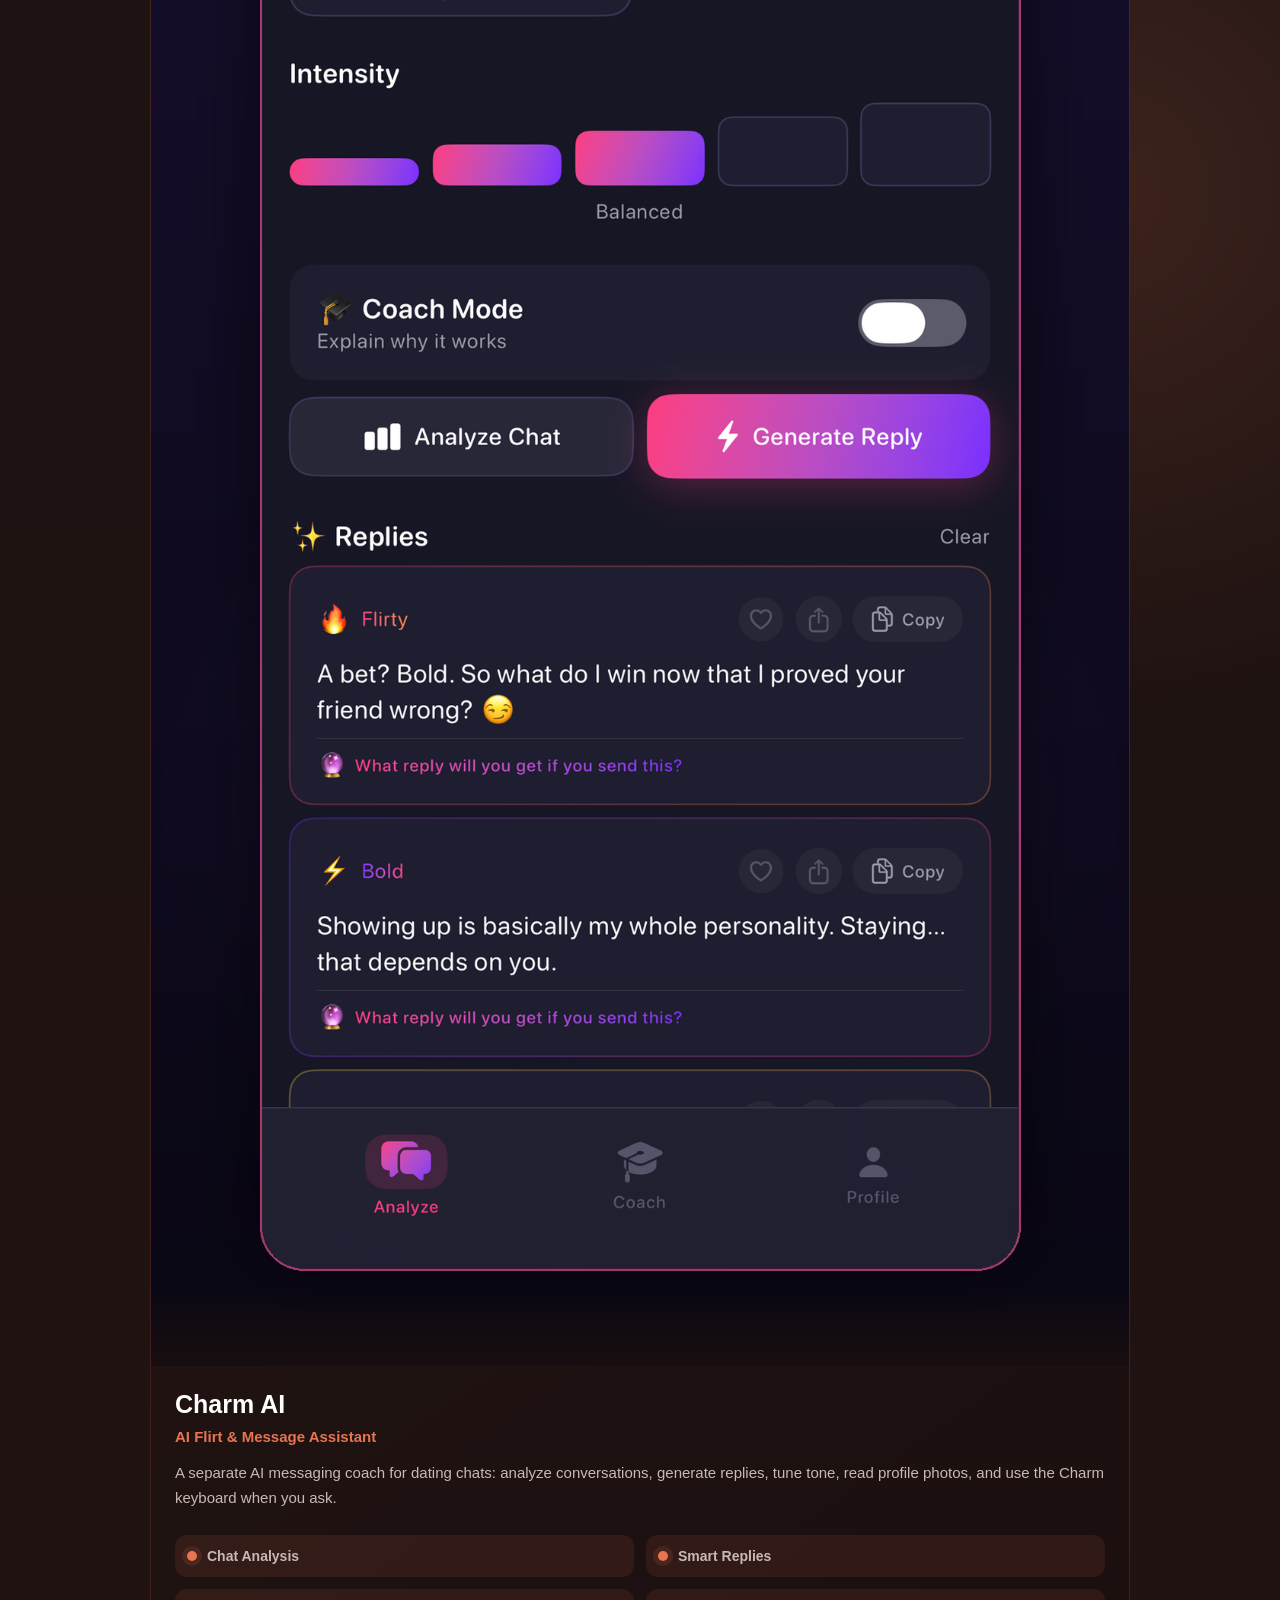
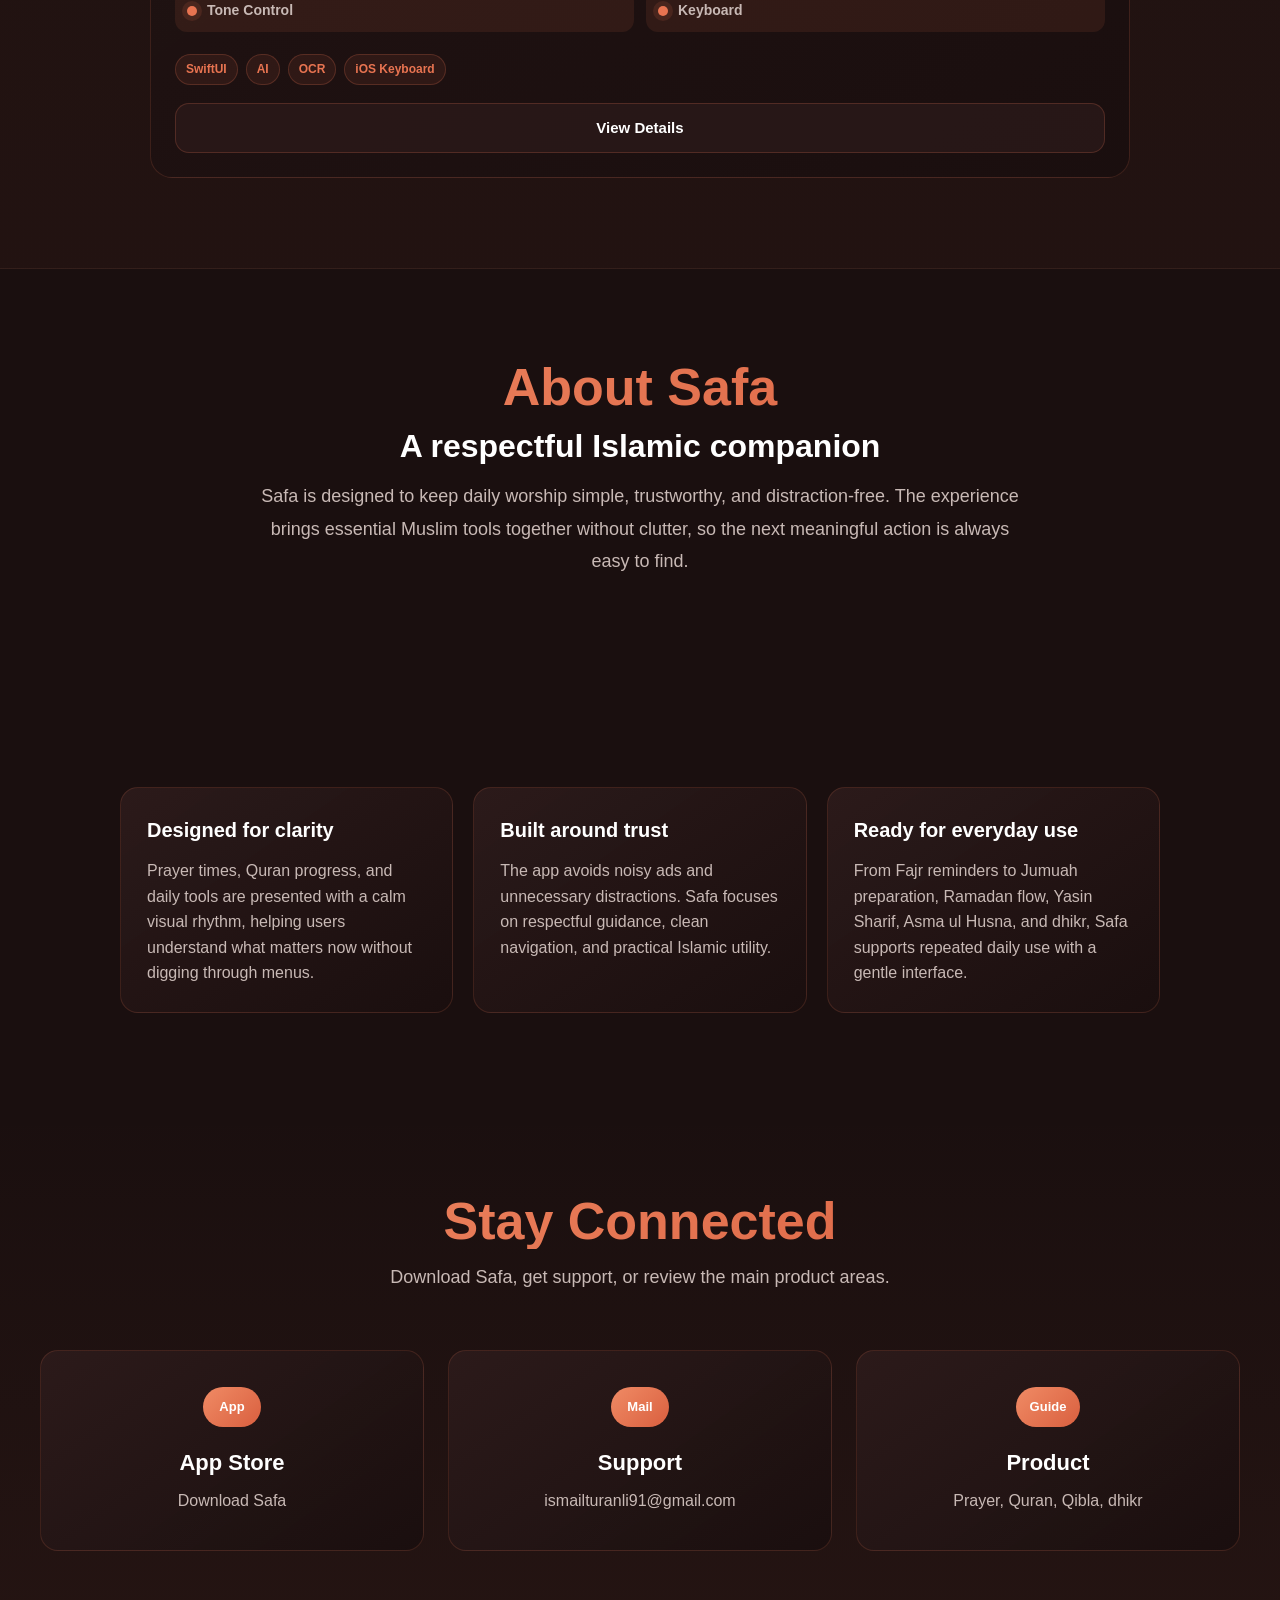
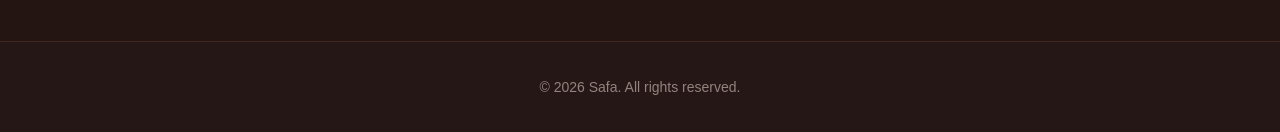
==== commit 848a44ff: "Split Safa and Charm AI sections" ====
--- a/index.html
+++ b/index.html
@@ -6,7 +6,7 @@
     <meta name="viewport" content="width=device-width, initial-scale=1.0">
     <title>Safa - Prayer Times, Quran & Muslim Guide</title>
     <meta name="description" content="Safa is a calm Islamic companion for prayer times, Quran reading, Qibla, dhikr, Ramadan, Jumuah preparation, and daily Muslim guidance.">
-    <meta name="keywords" content="Safa, prayer times, Quran, Qibla, dhikr, Ramadan, Jumuah, Yasin, Muslim app, Islamic guide, Charm AI">
+    <meta name="keywords" content="Safa, prayer times, Quran, Qibla, dhikr, Ramadan, Jumuah, Yasin, Muslim app, Islamic guide">
     <meta name="author" content="Safa">
     <meta name="robots" content="index, follow">
 
@@ -24,7 +24,8 @@
             <a href="#home" class="brand">Safa</a>
             <ul class="nav-menu">
                 <li><a href="#home">Home</a></li>
-                <li><a href="#features">Features</a></li>
+                <li><a href="#safa">Safa</a></li>
+                <li><a href="#charm-ai">Charm AI</a></li>
                 <li><a href="#about">About</a></li>
                 <li><a href="#contact">Contact</a></li>
             </ul>
@@ -44,7 +45,7 @@
                     <h1 class="hero-title">Prayer times, Quran, and Muslim guidance in one calm app.</h1>
                     <p class="hero-subtitle">Safa helps you follow prayer times, find the Qibla, continue Quran reading, prepare for Jumuah, reflect with dhikr, and move through the day with focus.</p>
                     <div class="hero-actions">
-                        <a class="btn btn-primary" href="#features">Explore Safa</a>
+                        <a class="btn btn-primary" href="#safa">Explore Safa</a>
                         <a class="btn btn-secondary" href="#contact">Get Support</a>
                     </div>
                     <div class="hero-stats" aria-label="Safa highlights">
@@ -68,11 +69,19 @@
             </div>
         </section>
 
-        <section id="features" class="projects">
+        <section id="safa" class="projects">
             <div class="container">
-                <h2 class="section-title">Featured Experience</h2>
+                <h2 class="section-title">Safa Experience</h2>
                 <p class="section-subtitle">Built for prayer, Quran, remembrance, and everyday Islamic routines.</p>
-                <div class="projects-grid" id="projectsGrid"></div>
+                <div class="projects-grid" id="safaGrid"></div>
+            </div>
+        </section>
+
+        <section id="charm-ai" class="charm-section">
+            <div class="container">
+                <h2 class="section-title">Charm AI</h2>
+                <p class="section-subtitle">A separate AI app for dating messages, reply ideas, tone control, and conversation coaching.</p>
+                <div class="charm-grid" id="charmGrid"></div>
             </div>
         </section>
 
@@ -99,8 +108,8 @@
                             <span class="achievement-label">Saved progress</span>
                         </div>
                         <div class="achievement-card">
-                            <span class="achievement-number">AI</span>
-                            <span class="achievement-label">Guided prompts</span>
+                            <span class="achievement-number">Guide</span>
+                            <span class="achievement-label">Daily prompts</span>
                         </div>
                     </div>
 
@@ -125,7 +134,7 @@
         <section id="contact" class="contact">
             <div class="container">
                 <h2 class="section-title">Stay Connected</h2>
-                <p class="section-subtitle">Launch links, support, and product updates can live here.</p>
+                <p class="section-subtitle">Download Safa, get support, or review the main product areas.</p>
                 <div class="contact-methods">
                     <a href="https://apps.apple.com/app/id6775585908" target="_blank" rel="noopener noreferrer" class="contact-card">
                         <span class="contact-icon">App</span>
@@ -137,7 +146,7 @@
                         <h3>Support</h3>
                         <p>ismailturanli91@gmail.com</p>
                     </a>
-                    <a href="#features" class="contact-card">
+                    <a href="#safa" class="contact-card">
                         <span class="contact-icon">Guide</span>
                         <h3>Product</h3>
                         <p>Prayer, Quran, Qibla, dhikr</p>
--- a/style.css
+++ b/style.css
@@ -301,6 +301,7 @@
 }
 
 .projects,
+.charm-section,
 .about,
 .contact {
     padding: 90px 0;
@@ -308,6 +309,15 @@
 
 .projects {
     background: linear-gradient(180deg, transparent, rgba(232, 116, 81, 0.04));
+}
+
+.charm-section {
+    background:
+        radial-gradient(circle at 16% 20%, rgba(124, 44, 93, 0.2), transparent 30rem),
+        radial-gradient(circle at 86% 42%, rgba(232, 116, 81, 0.16), transparent 32rem),
+        linear-gradient(180deg, rgba(15, 97, 90, 0.05), rgba(232, 116, 81, 0.04));
+    border-top: 1px solid rgba(232, 116, 81, 0.12);
+    border-bottom: 1px solid rgba(232, 116, 81, 0.12);
 }
 
 .section-title {
@@ -356,20 +366,15 @@
     line-height: 1.2;
 }
 
-.separate-apps {
-    width: min(1200px, 100%);
+.charm-grid {
+    width: min(980px, 100%);
     margin: 0 auto;
-}
-
-.separate-apps h3 {
-    margin: 0 0 22px;
-    font-size: 28px;
-    line-height: 1.2;
-}
-
-.separate-apps-grid {
     display: grid;
     grid-template-columns: 1fr;
+}
+
+.charm-grid .project-card {
+    width: 100%;
 }
 
 .separate-app-card {
@@ -901,6 +906,7 @@
     }
 
     .projects,
+    .charm-section,
     .about,
     .contact {
         padding: 68px 0;
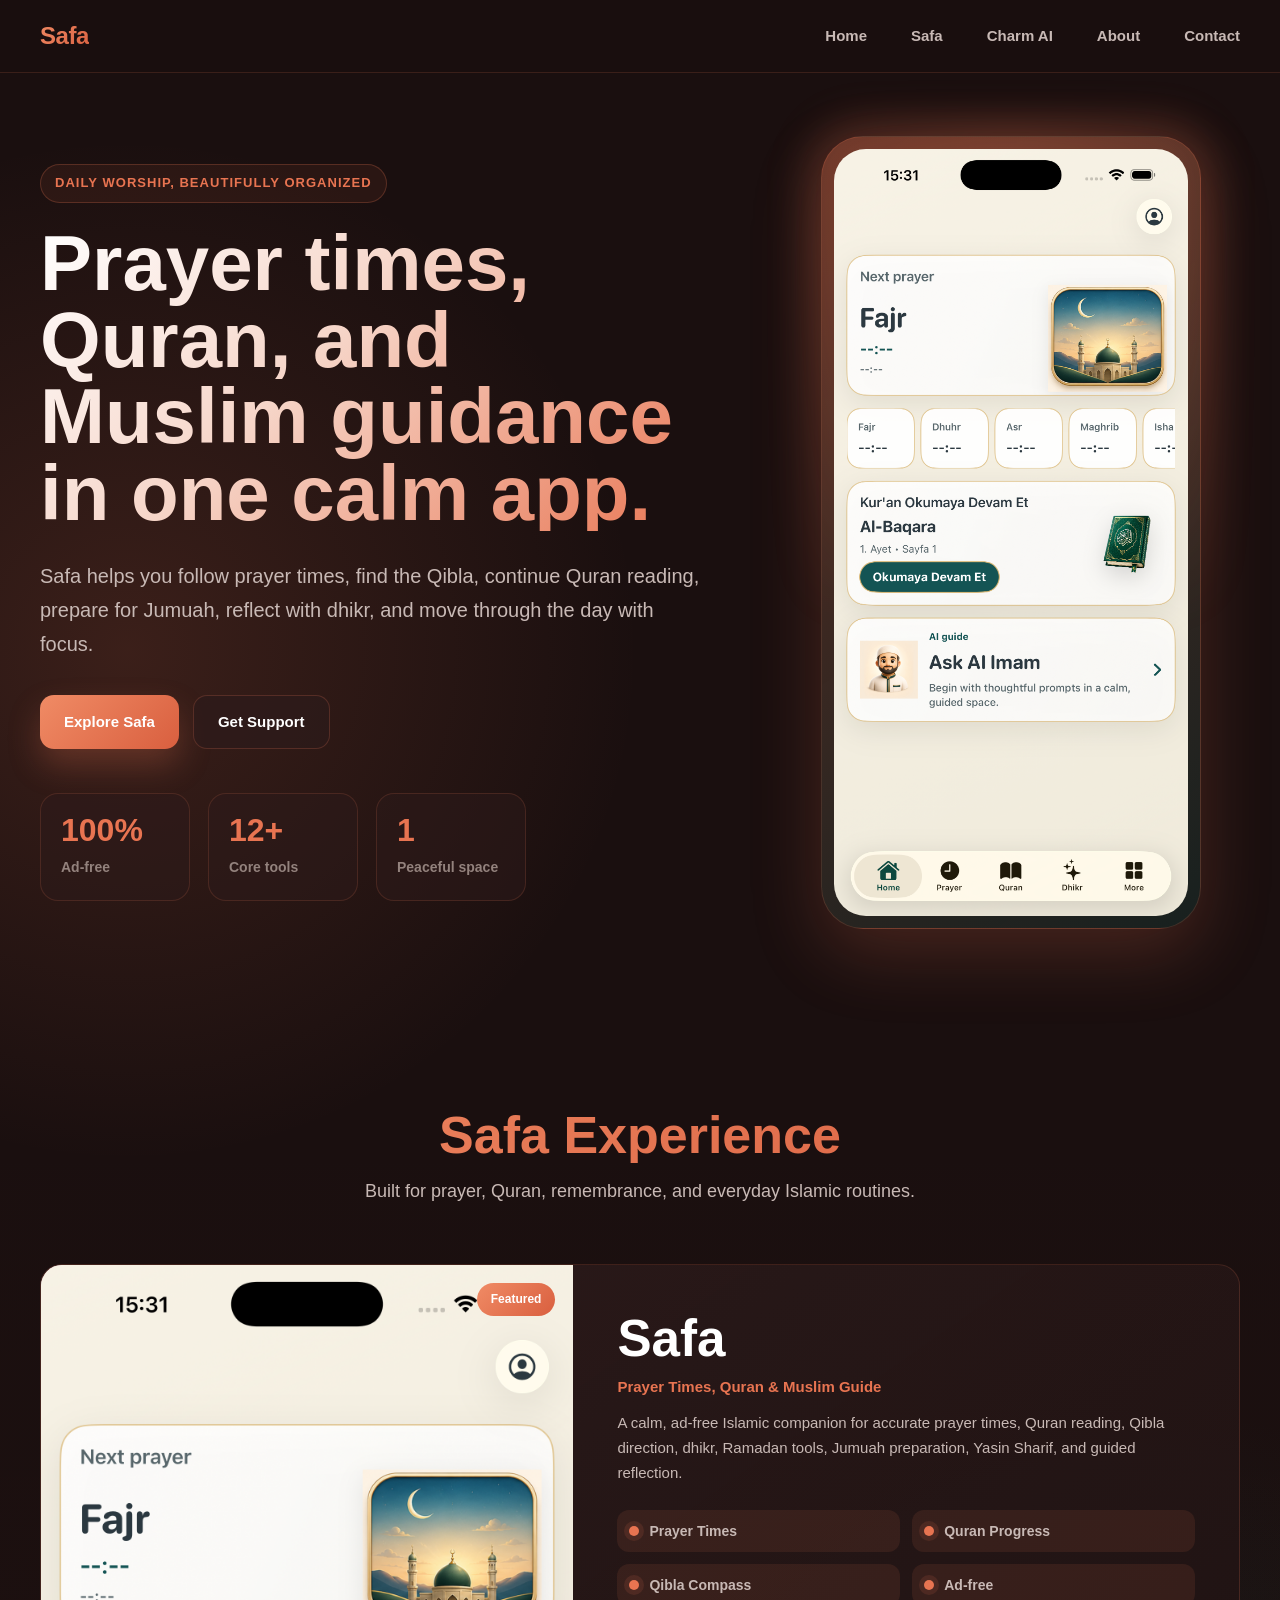
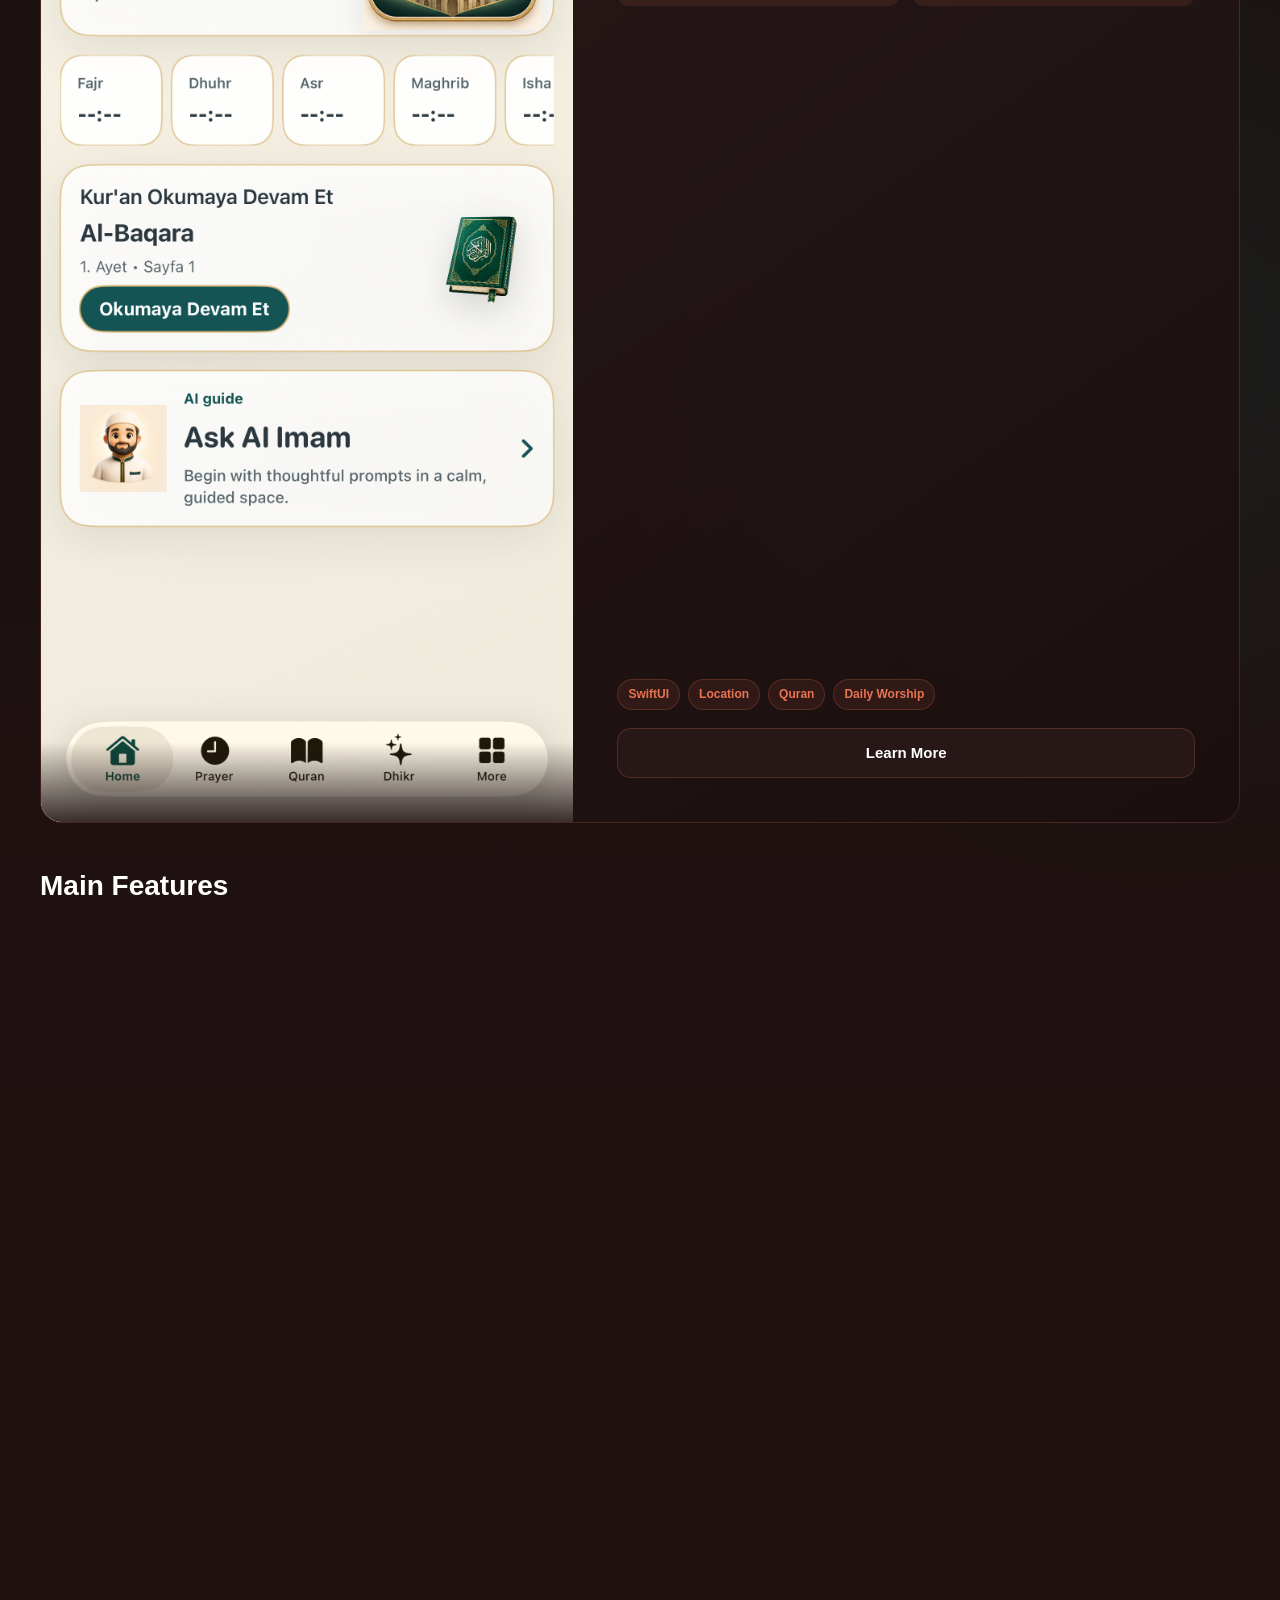
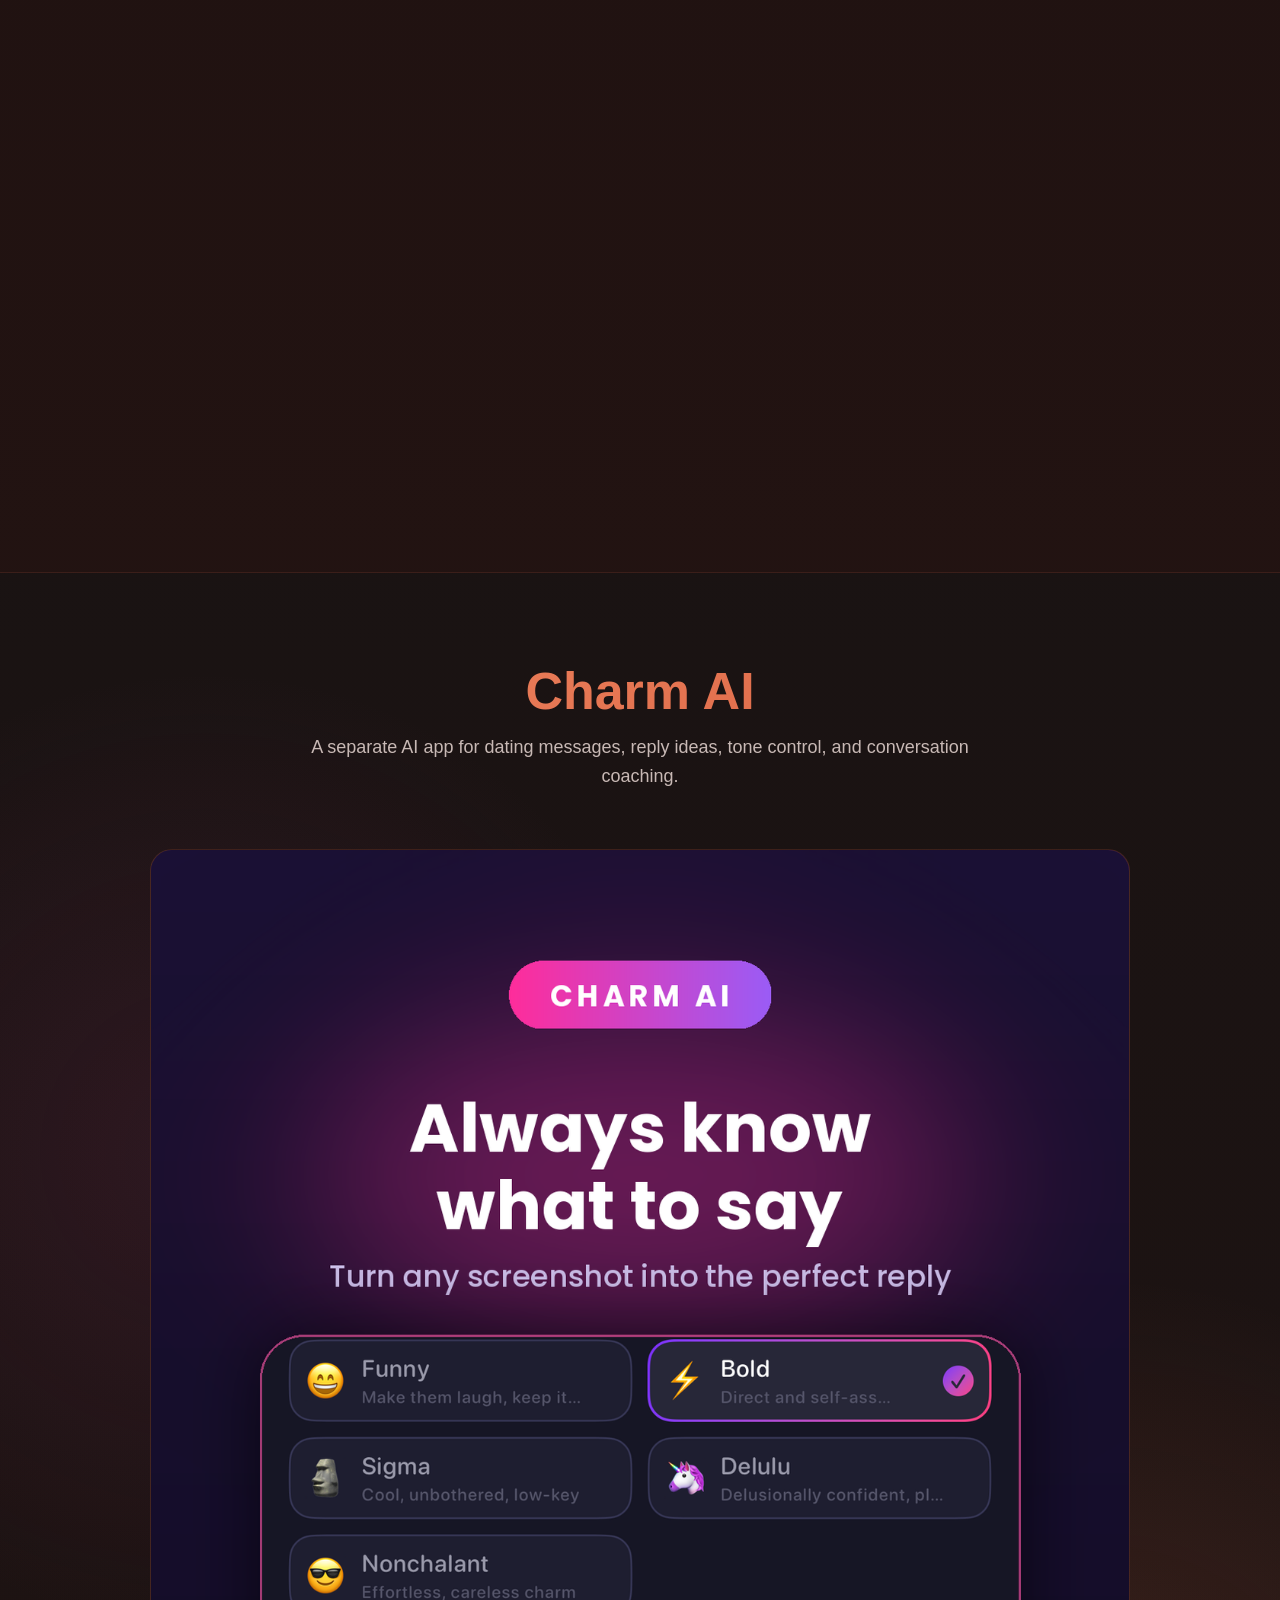
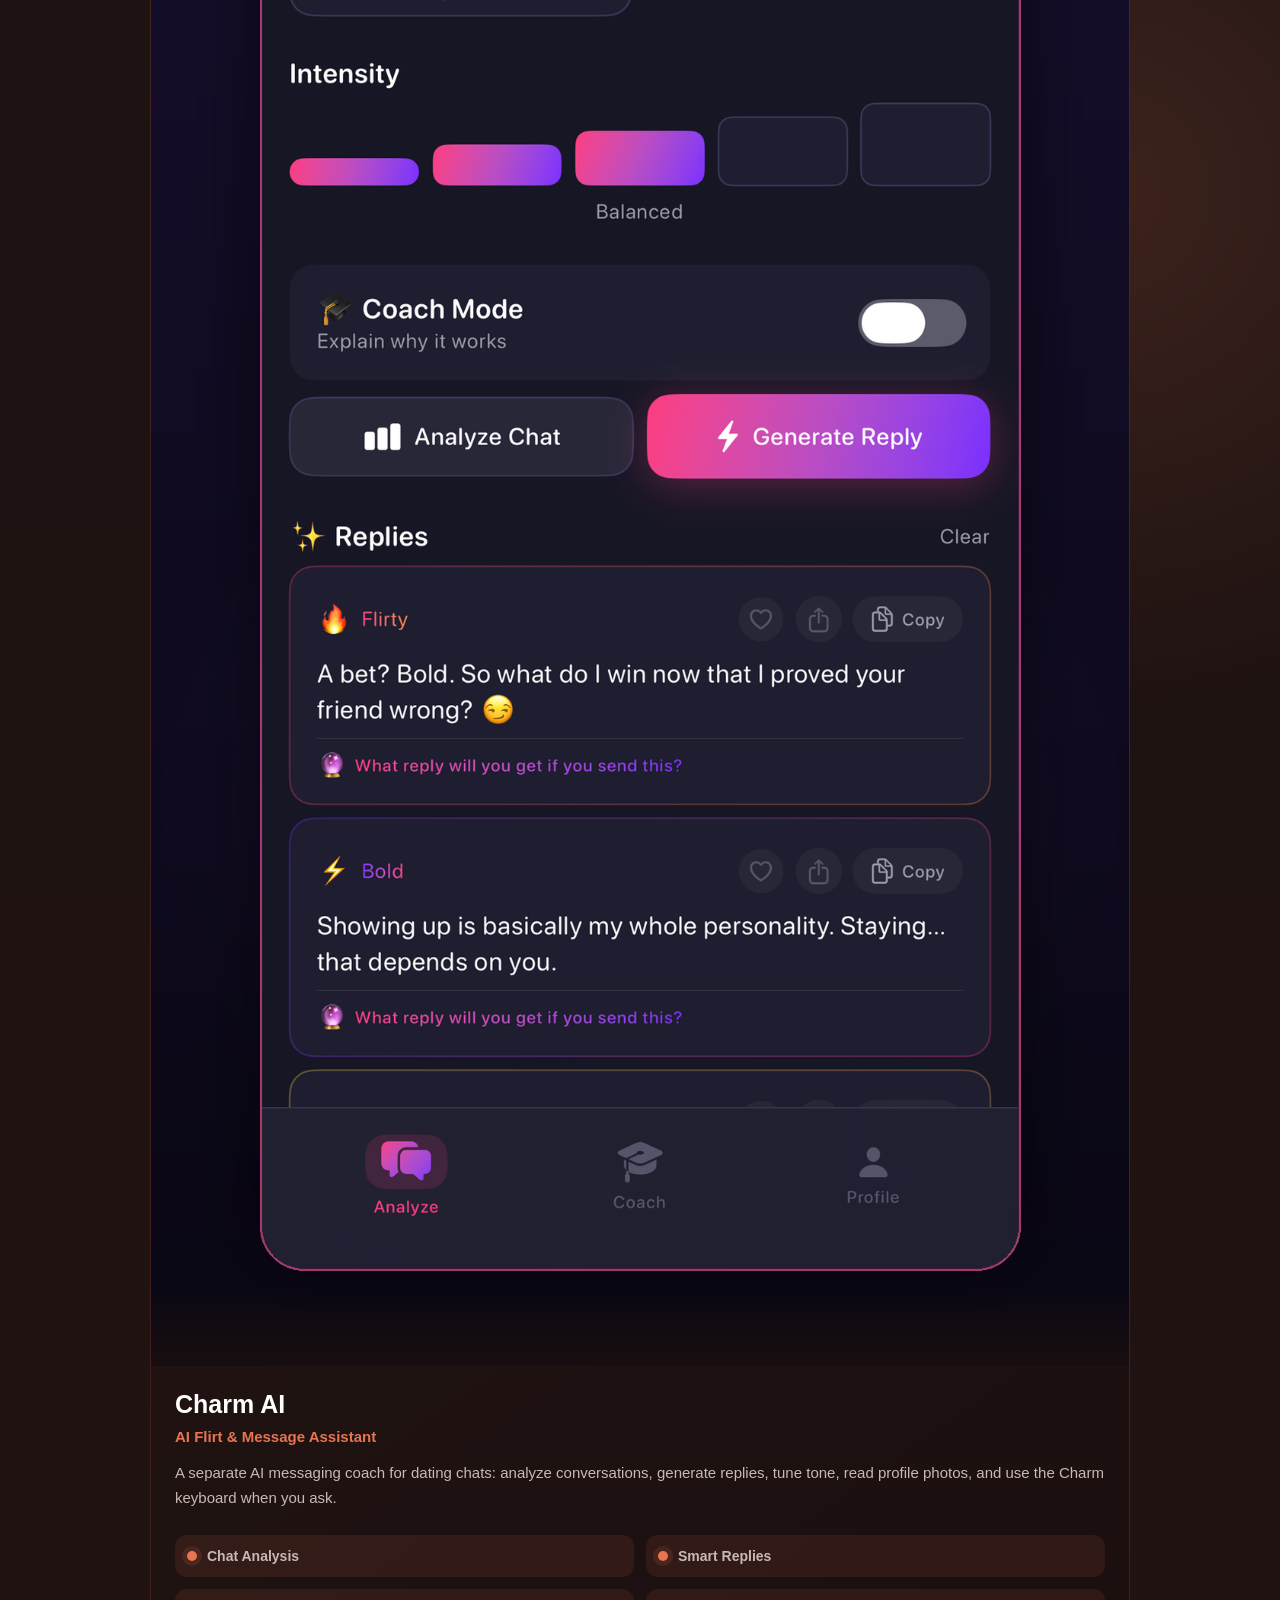
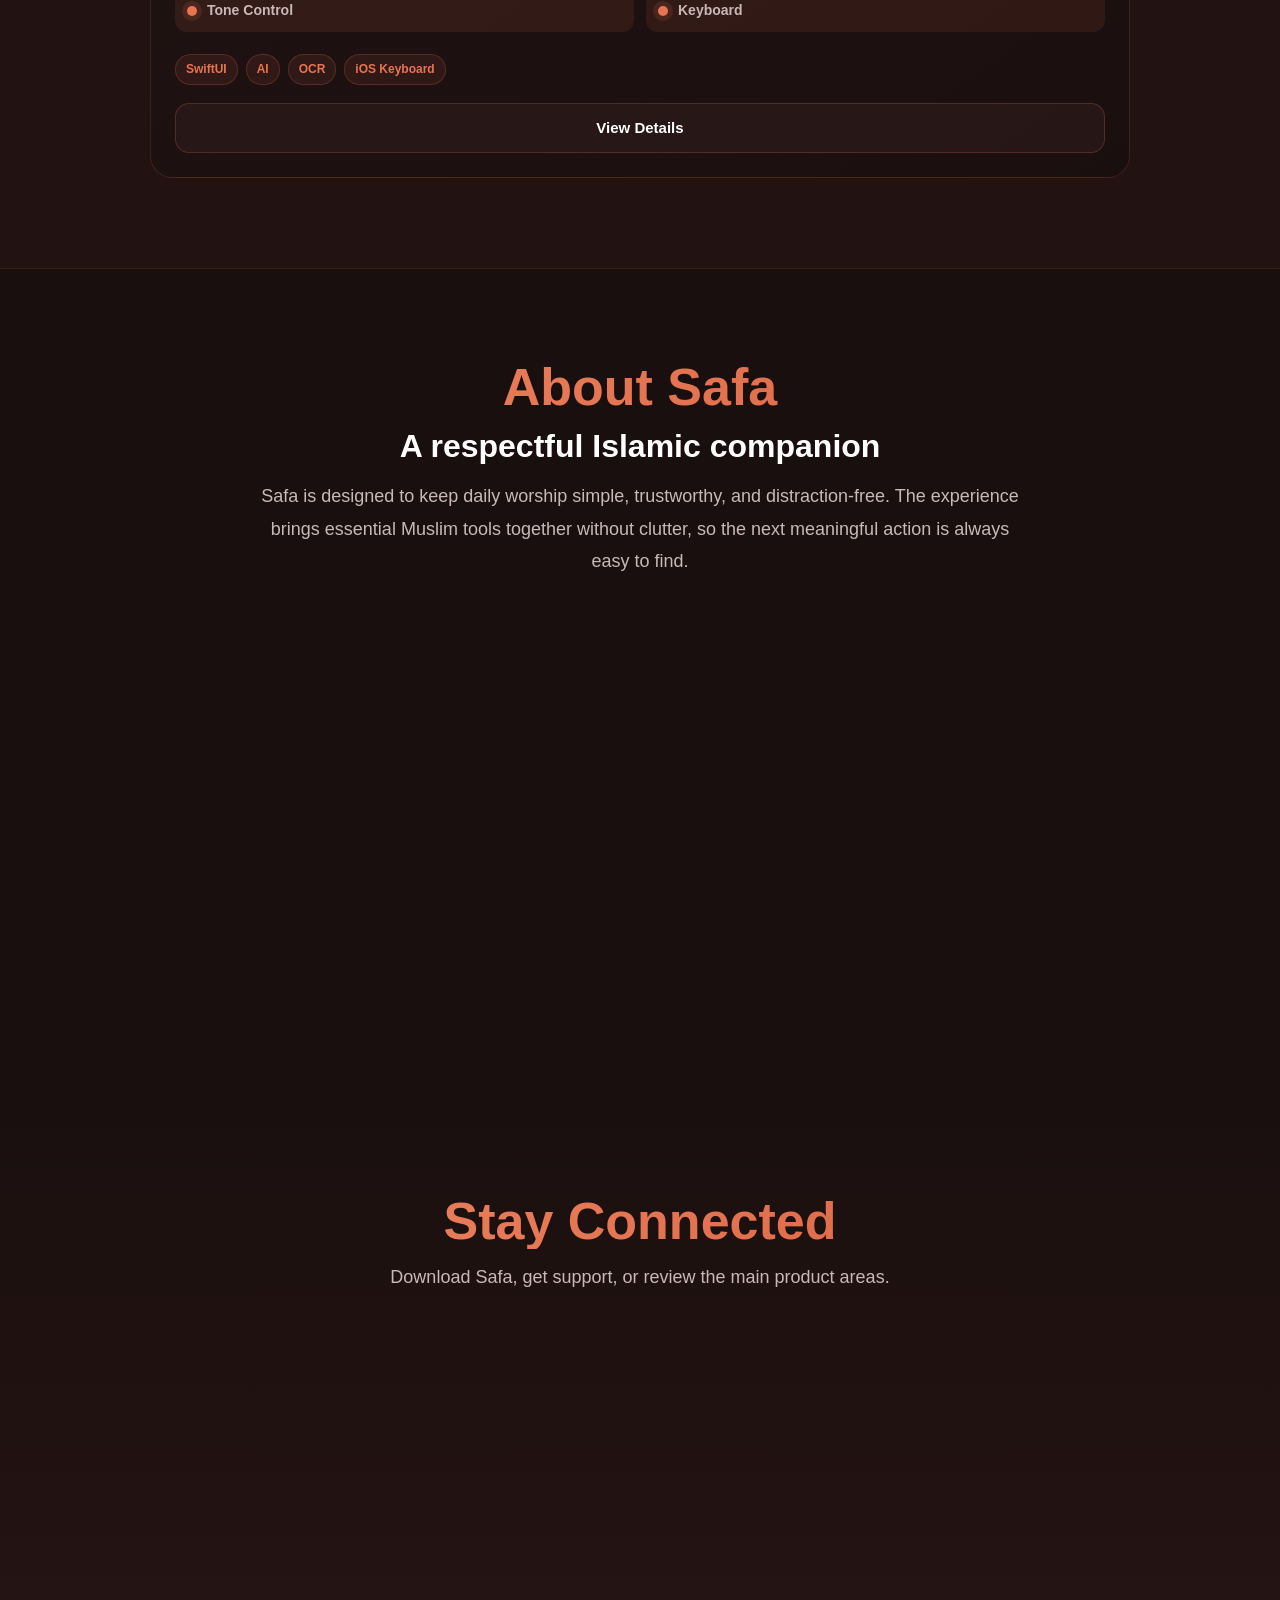
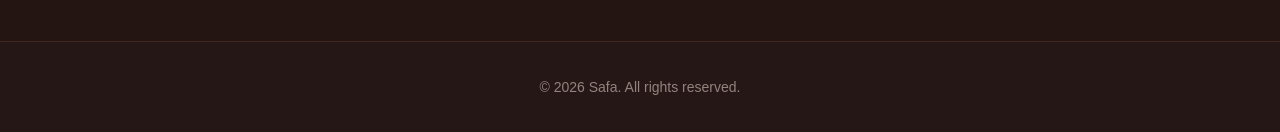
==== commit f8332c2b: "Bust website asset cache" ====
--- a/index.html
+++ b/index.html
@@ -15,7 +15,7 @@
     <meta property="og:description" content="A calm, ad-free Islamic companion for daily worship.">
     <meta property="og:image" content="images/home.png">
 
-    <link rel="stylesheet" href="style.css">
+    <link rel="stylesheet" href="style.css?v=safa-charm-split">
 </head>
 
 <body>
@@ -169,7 +169,7 @@
         </div>
     </div>
 
-    <script src="script.js"></script>
+    <script src="script.js?v=safa-charm-split"></script>
 </body>
 
 </html>
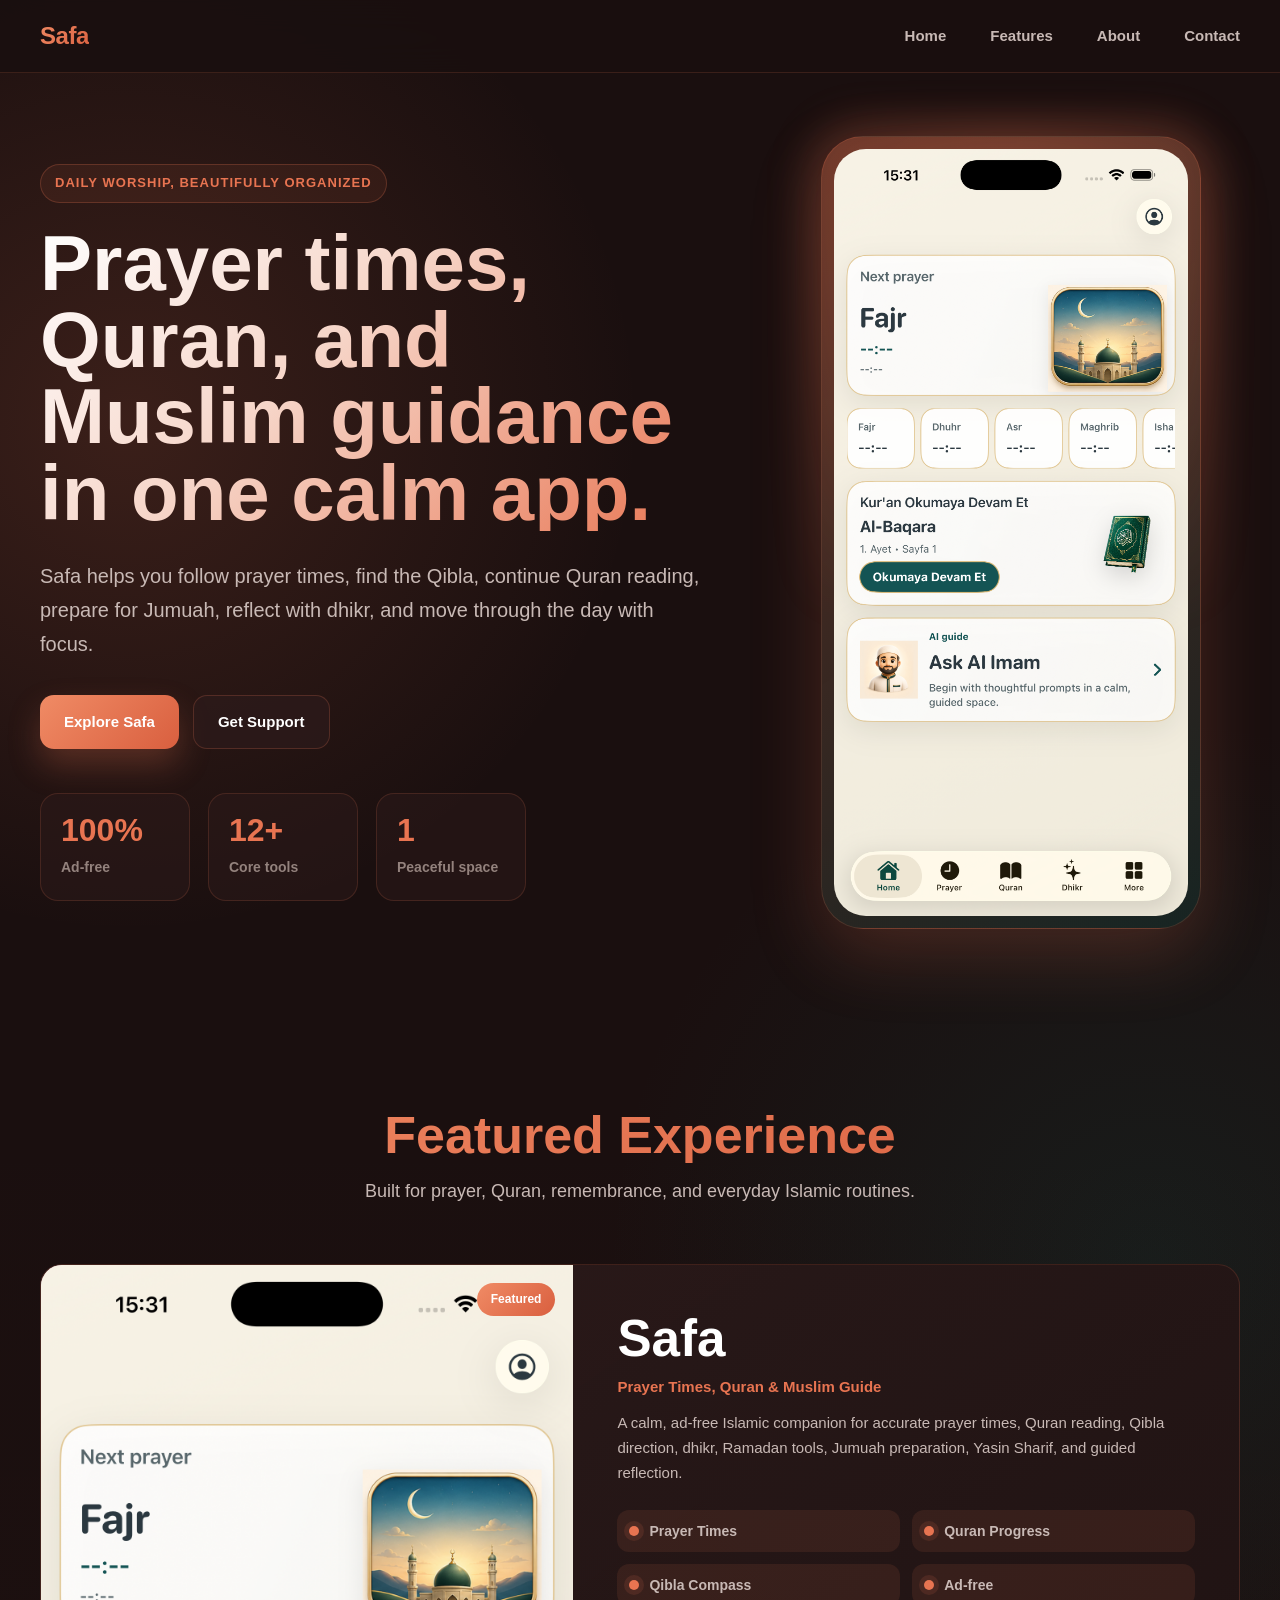
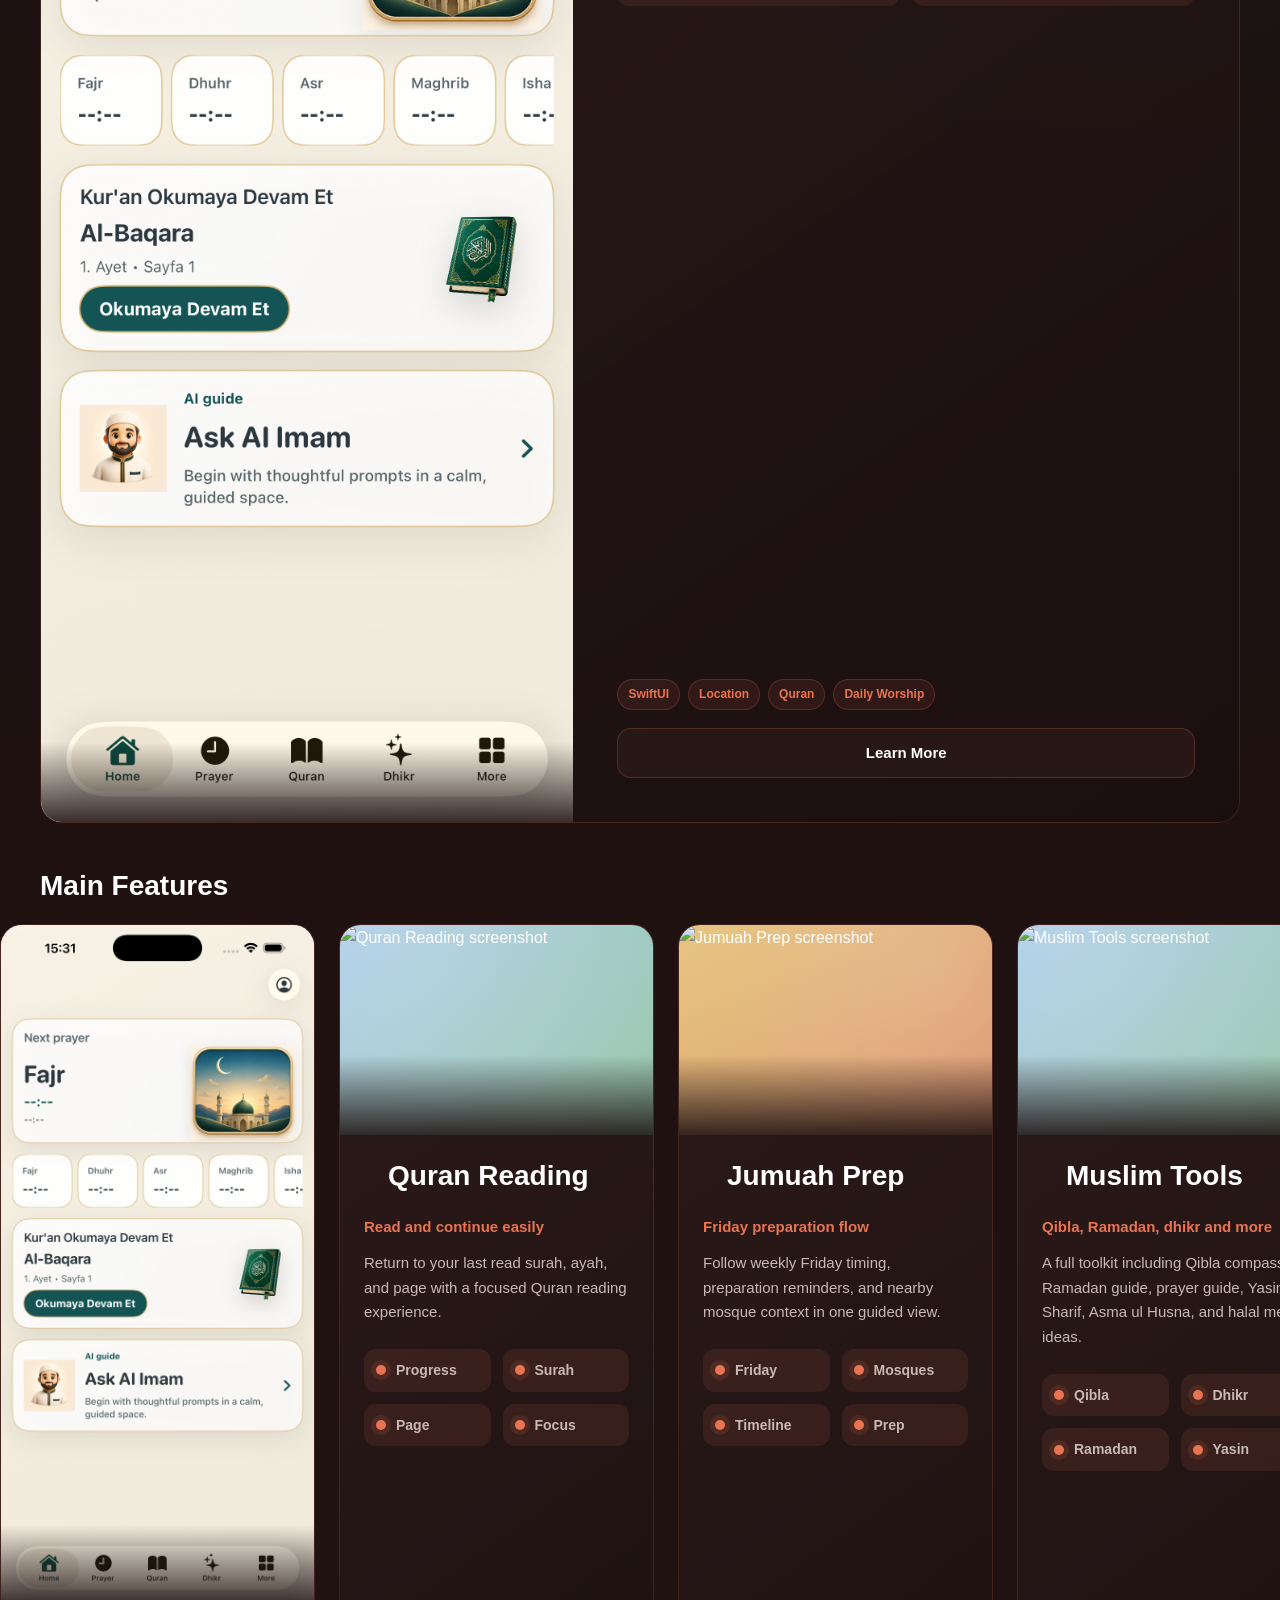
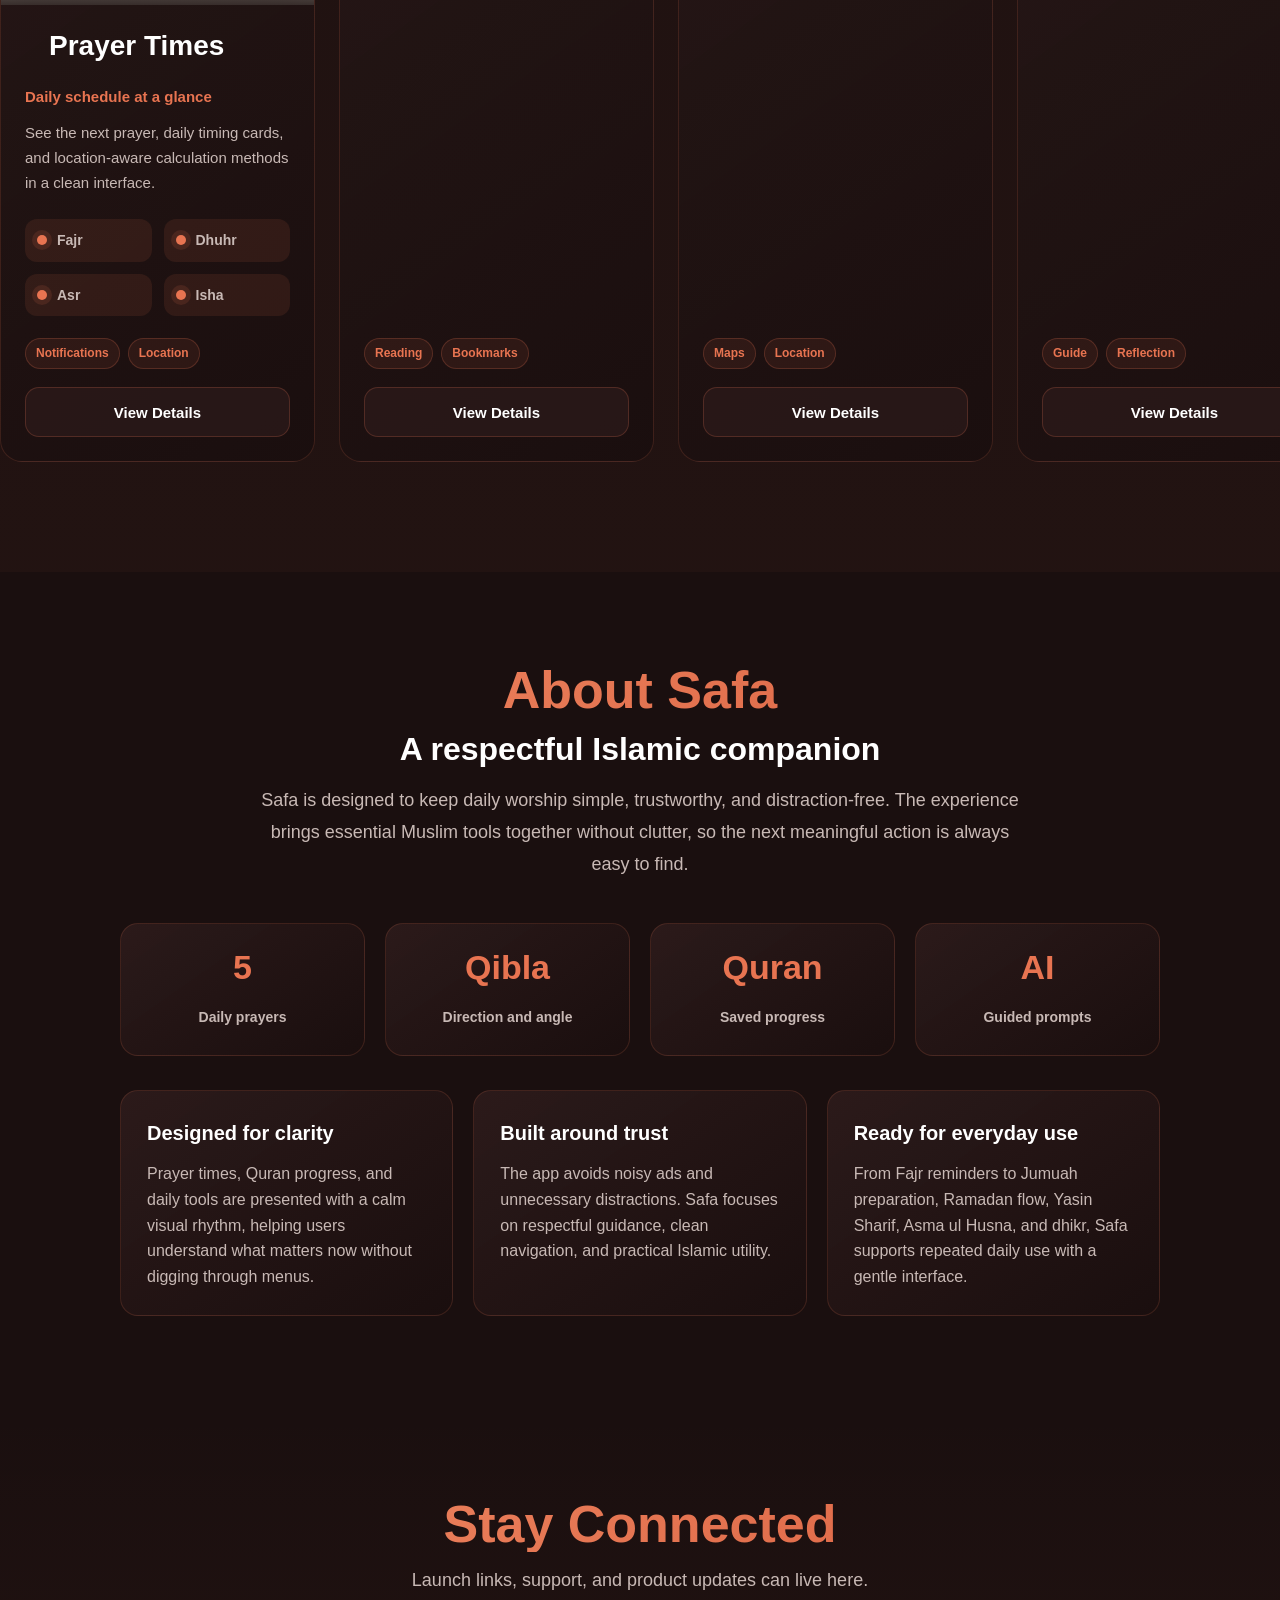
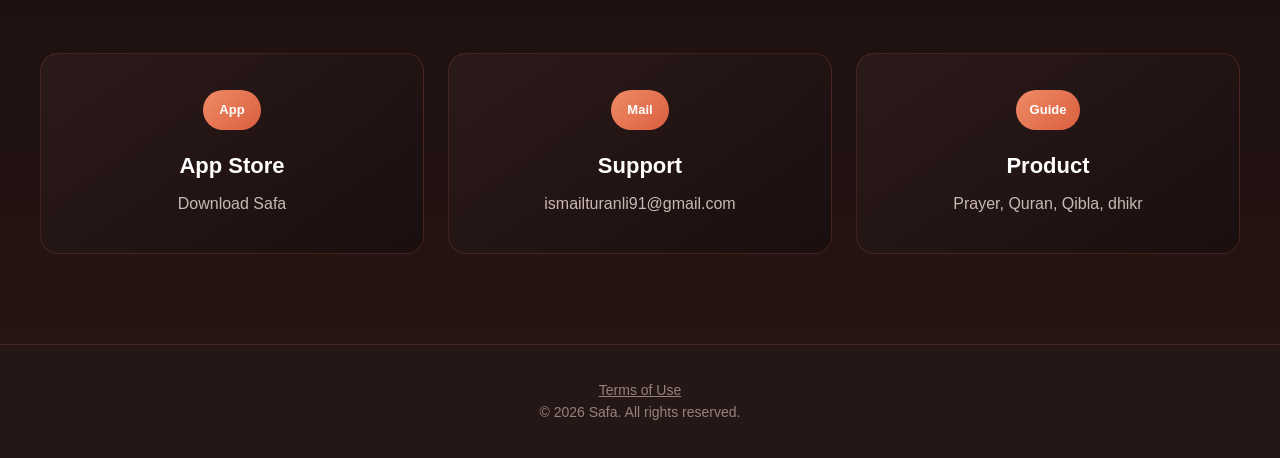
==== commit 2231876e: "Restore Safa-only website" ====
--- a/index.html
+++ b/index.html
@@ -15,7 +15,7 @@
     <meta property="og:description" content="A calm, ad-free Islamic companion for daily worship.">
     <meta property="og:image" content="images/home.png">
 
-    <link rel="stylesheet" href="style.css?v=safa-charm-split">
+    <link rel="stylesheet" href="style.css">
 </head>
 
 <body>
@@ -24,8 +24,7 @@
             <a href="#home" class="brand">Safa</a>
             <ul class="nav-menu">
                 <li><a href="#home">Home</a></li>
-                <li><a href="#safa">Safa</a></li>
-                <li><a href="#charm-ai">Charm AI</a></li>
+                <li><a href="#features">Features</a></li>
                 <li><a href="#about">About</a></li>
                 <li><a href="#contact">Contact</a></li>
             </ul>
@@ -45,7 +44,7 @@
                     <h1 class="hero-title">Prayer times, Quran, and Muslim guidance in one calm app.</h1>
                     <p class="hero-subtitle">Safa helps you follow prayer times, find the Qibla, continue Quran reading, prepare for Jumuah, reflect with dhikr, and move through the day with focus.</p>
                     <div class="hero-actions">
-                        <a class="btn btn-primary" href="#safa">Explore Safa</a>
+                        <a class="btn btn-primary" href="#features">Explore Safa</a>
                         <a class="btn btn-secondary" href="#contact">Get Support</a>
                     </div>
                     <div class="hero-stats" aria-label="Safa highlights">
@@ -69,19 +68,11 @@
             </div>
         </section>
 
-        <section id="safa" class="projects">
+        <section id="features" class="projects">
             <div class="container">
-                <h2 class="section-title">Safa Experience</h2>
+                <h2 class="section-title">Featured Experience</h2>
                 <p class="section-subtitle">Built for prayer, Quran, remembrance, and everyday Islamic routines.</p>
-                <div class="projects-grid" id="safaGrid"></div>
-            </div>
-        </section>
-
-        <section id="charm-ai" class="charm-section">
-            <div class="container">
-                <h2 class="section-title">Charm AI</h2>
-                <p class="section-subtitle">A separate AI app for dating messages, reply ideas, tone control, and conversation coaching.</p>
-                <div class="charm-grid" id="charmGrid"></div>
+                <div class="projects-grid" id="projectsGrid"></div>
             </div>
         </section>
 
@@ -108,8 +99,8 @@
                             <span class="achievement-label">Saved progress</span>
                         </div>
                         <div class="achievement-card">
-                            <span class="achievement-number">Guide</span>
-                            <span class="achievement-label">Daily prompts</span>
+                            <span class="achievement-number">AI</span>
+                            <span class="achievement-label">Guided prompts</span>
                         </div>
                     </div>
 
@@ -134,7 +125,7 @@
         <section id="contact" class="contact">
             <div class="container">
                 <h2 class="section-title">Stay Connected</h2>
-                <p class="section-subtitle">Download Safa, get support, or review the main product areas.</p>
+                <p class="section-subtitle">Launch links, support, and product updates can live here.</p>
                 <div class="contact-methods">
                     <a href="https://apps.apple.com/app/id6775585908" target="_blank" rel="noopener noreferrer" class="contact-card">
                         <span class="contact-icon">App</span>
@@ -146,7 +137,7 @@
                         <h3>Support</h3>
                         <p>ismailturanli91@gmail.com</p>
                     </a>
-                    <a href="#safa" class="contact-card">
+                    <a href="#features" class="contact-card">
                         <span class="contact-icon">Guide</span>
                         <h3>Product</h3>
                         <p>Prayer, Quran, Qibla, dhikr</p>
@@ -158,6 +149,7 @@
 
     <footer class="footer">
         <div class="container">
+            <p><a href="terms.html">Terms of Use</a></p>
             <p>&copy; 2026 Safa. All rights reserved.</p>
         </div>
     </footer>
@@ -169,7 +161,7 @@
         </div>
     </div>
 
-    <script src="script.js?v=safa-charm-split"></script>
+    <script src="script.js"></script>
 </body>
 
 </html>
--- a/style.css
+++ b/style.css
@@ -301,7 +301,6 @@
 }
 
 .projects,
-.charm-section,
 .about,
 .contact {
     padding: 90px 0;
@@ -309,15 +308,6 @@
 
 .projects {
     background: linear-gradient(180deg, transparent, rgba(232, 116, 81, 0.04));
-}
-
-.charm-section {
-    background:
-        radial-gradient(circle at 16% 20%, rgba(124, 44, 93, 0.2), transparent 30rem),
-        radial-gradient(circle at 86% 42%, rgba(232, 116, 81, 0.16), transparent 32rem),
-        linear-gradient(180deg, rgba(15, 97, 90, 0.05), rgba(232, 116, 81, 0.04));
-    border-top: 1px solid rgba(232, 116, 81, 0.12);
-    border-bottom: 1px solid rgba(232, 116, 81, 0.12);
 }
 
 .section-title {
@@ -349,9 +339,6 @@
 
 .featured-project {
     width: 100%;
-    display: flex;
-    flex-direction: column;
-    gap: 28px;
 }
 
 .other-projects {
@@ -364,28 +351,6 @@
     margin: 0 auto 22px;
     font-size: 28px;
     line-height: 1.2;
-}
-
-.charm-grid {
-    width: min(980px, 100%);
-    margin: 0 auto;
-    display: grid;
-    grid-template-columns: 1fr;
-}
-
-.charm-grid .project-card {
-    width: 100%;
-}
-
-.separate-app-card {
-    width: 100%;
-    min-height: 0;
-    display: grid;
-    grid-template-columns: minmax(240px, 0.72fr) minmax(0, 1fr);
-}
-
-.separate-app-card .project-image {
-    min-height: 390px;
 }
 
 .projects-scroll {
@@ -487,12 +452,6 @@
     min-height: 430px;
 }
 
-.project-card[data-project^="charm"] .project-image {
-    background:
-        radial-gradient(circle at 72% 20%, rgba(255, 255, 255, 0.2), transparent 20rem),
-        linear-gradient(135deg, #3a1d4e, #7c2c5d 48%, #d95f3f);
-}
-
 .project-badge {
     position: absolute;
     top: 18px;
@@ -820,7 +779,6 @@
 @media (max-width: 900px) {
     .hero-grid,
     .project-card.featured,
-    .separate-app-card,
     .story-grid,
     .contact-methods {
         grid-template-columns: 1fr;
@@ -906,7 +864,6 @@
     }
 
     .projects,
-    .charm-section,
     .about,
     .contact {
         padding: 68px 0;
@@ -925,12 +882,7 @@
         min-height: 360px;
     }
 
-    .separate-app-card .project-image {
-        min-height: 340px;
-    }
-
     .project-card.featured .project-content,
-    .separate-app-card .project-content,
     .modal-content {
         padding: 24px;
     }
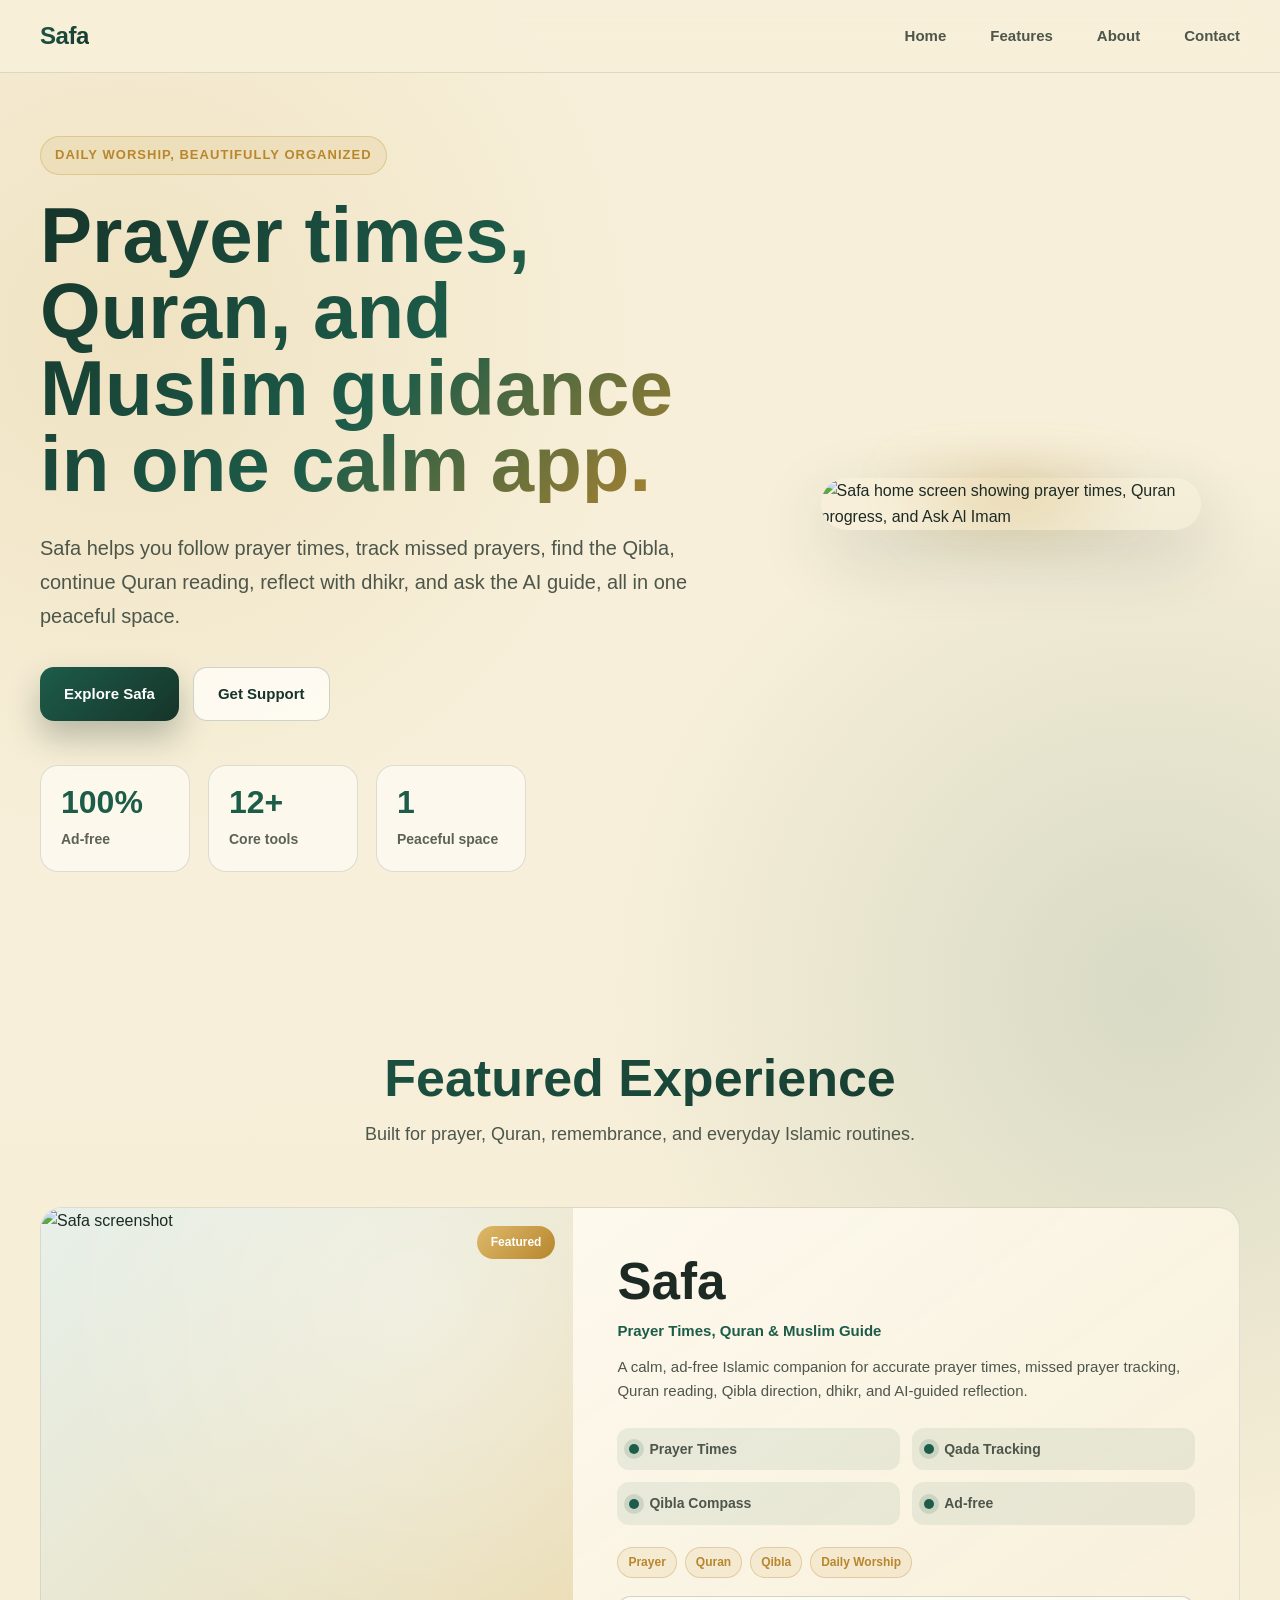
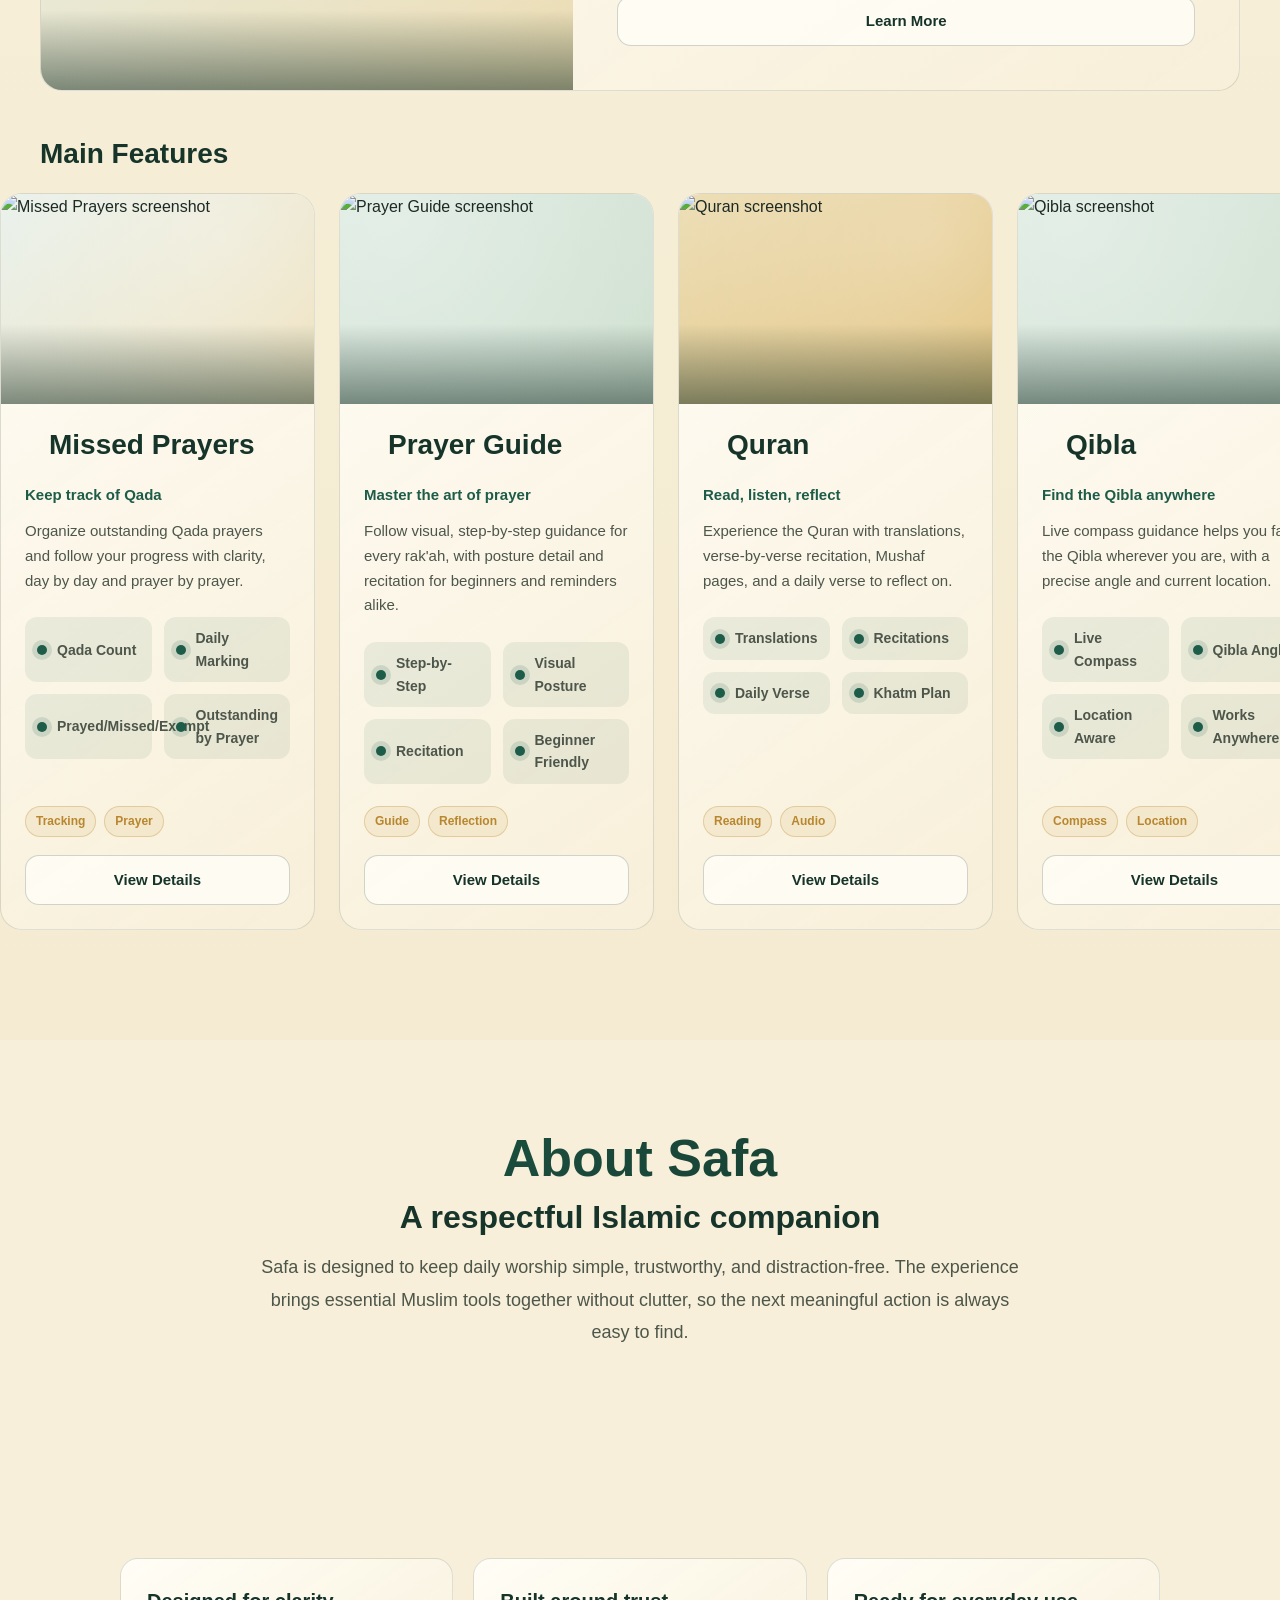
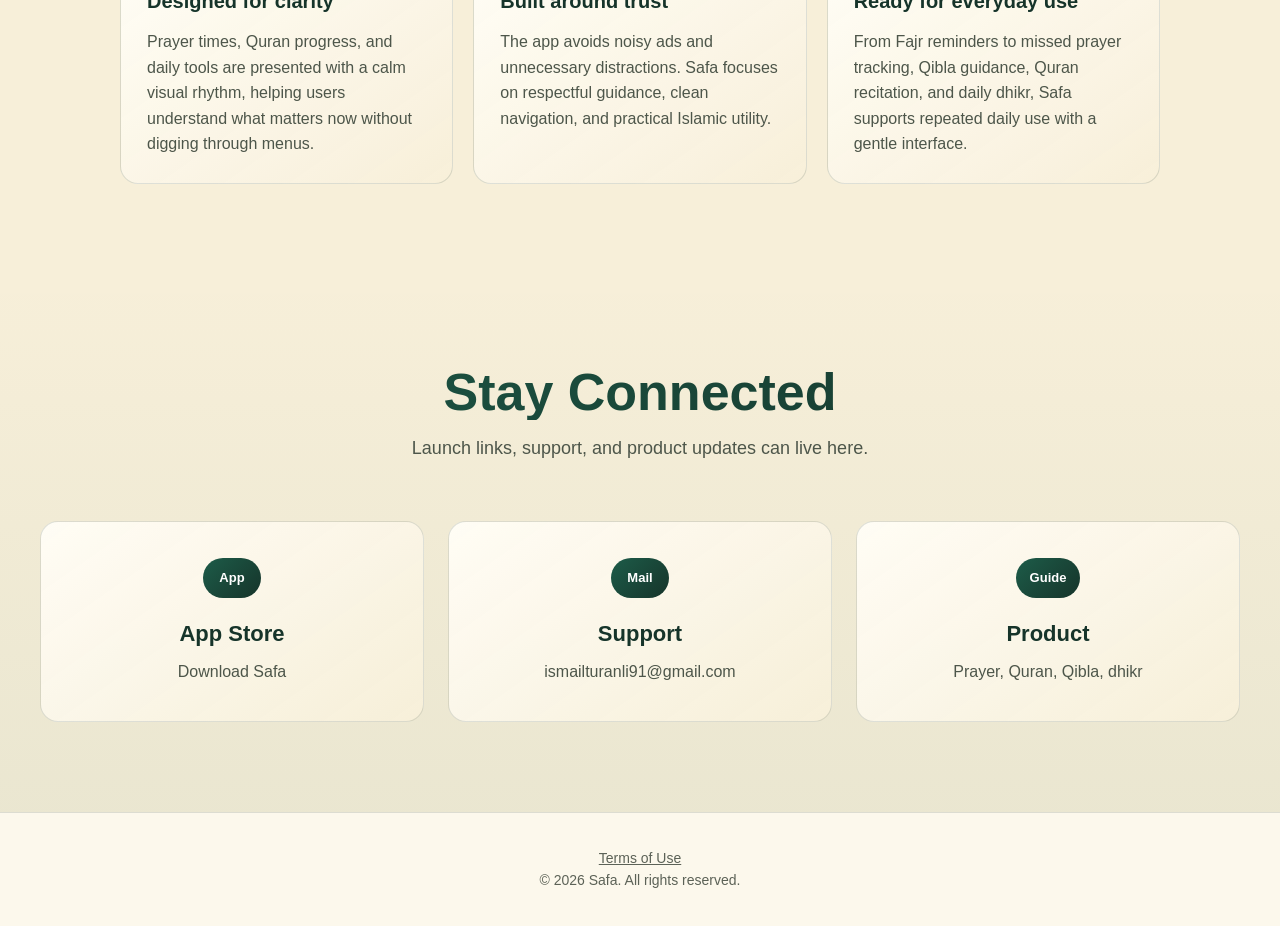
==== commit 37434159: "Update site theme to green/cream/gold palette and refresh copy" ====
--- a/index.html
+++ b/index.html
@@ -13,7 +13,7 @@
     <meta property="og:type" content="website">
     <meta property="og:title" content="Safa - Prayer Times, Quran & Muslim Guide">
     <meta property="og:description" content="A calm, ad-free Islamic companion for daily worship.">
-    <meta property="og:image" content="images/home.png">
+    <meta property="og:image" content="images/hero-home.webp">
 
     <link rel="stylesheet" href="style.css">
 </head>
@@ -42,7 +42,7 @@
                 <div class="hero-content">
                     <p class="eyebrow">Daily worship, beautifully organized</p>
                     <h1 class="hero-title">Prayer times, Quran, and Muslim guidance in one calm app.</h1>
-                    <p class="hero-subtitle">Safa helps you follow prayer times, find the Qibla, continue Quran reading, prepare for Jumuah, reflect with dhikr, and move through the day with focus.</p>
+                    <p class="hero-subtitle">Safa helps you follow prayer times, track missed prayers, find the Qibla, continue Quran reading, reflect with dhikr, and ask the AI guide, all in one peaceful space.</p>
                     <div class="hero-actions">
                         <a class="btn btn-primary" href="#features">Explore Safa</a>
                         <a class="btn btn-secondary" href="#contact">Get Support</a>
@@ -63,7 +63,7 @@
                     </div>
                 </div>
                 <div class="hero-phone" aria-label="Safa app screenshot">
-                    <img src="images/home.png" alt="Safa home screen showing prayer times and Quran progress">
+                    <img src="images/hero-home.webp" alt="Safa home screen showing prayer times, Quran progress, and Ask Al Imam">
                 </div>
             </div>
         </section>
@@ -91,12 +91,12 @@
                             <span class="achievement-label">Daily prayers</span>
                         </div>
                         <div class="achievement-card">
+                            <span class="achievement-number">Qada</span>
+                            <span class="achievement-label">Missed prayer tracking</span>
+                        </div>
+                        <div class="achievement-card">
                             <span class="achievement-number">Qibla</span>
                             <span class="achievement-label">Direction and angle</span>
-                        </div>
-                        <div class="achievement-card">
-                            <span class="achievement-number">Quran</span>
-                            <span class="achievement-label">Saved progress</span>
                         </div>
                         <div class="achievement-card">
                             <span class="achievement-number">AI</span>
@@ -115,7 +115,7 @@
                         </article>
                         <article class="story-card">
                             <h4>Ready for everyday use</h4>
-                            <p>From Fajr reminders to Jumuah preparation, Ramadan flow, Yasin Sharif, Asma ul Husna, and dhikr, Safa supports repeated daily use with a gentle interface.</p>
+                            <p>From Fajr reminders to missed prayer tracking, Qibla guidance, Quran recitation, and daily dhikr, Safa supports repeated daily use with a gentle interface.</p>
                         </article>
                     </div>
                 </div>
--- a/style.css
+++ b/style.css
@@ -5,21 +5,23 @@
 }
 
 :root {
-    --primary-orange: #e87451;
-    --primary-orange-strong: #d95f3f;
-    --primary-brown: #2d1b1b;
-    --dark-bg: #1a0f0f;
-    --dark-card: #2d1b1b;
-    --dark-card-soft: #372120;
-    --dark-border: #4a2b27;
-    --text-primary: #ffffff;
-    --text-secondary: #c8b9b5;
-    --text-muted: #93827d;
-    --green: #0f615a;
-    --gold: #e6c47a;
-    --gradient-primary: linear-gradient(135deg, #f08b65, #d95f3f);
-    --gradient-card: linear-gradient(145deg, rgba(45, 27, 27, 0.92), rgba(26, 15, 15, 0.96));
-    --shadow-warm: 0 24px 70px rgba(232, 116, 81, 0.22);
+    --green-dark: #16342a;
+    --green-deep: #102a21;
+    --green-mid: #1d5c49;
+    --green-soft: #e8efe7;
+    --gold: #c9a24c;
+    --gold-strong: #b8862e;
+    --cream-bg: #f7efd9;
+    --cream-bg-deep: #ecdcb2;
+    --card-bg: #fffdf6;
+    --card-border: rgba(22, 52, 42, 0.14);
+    --text-primary: #1d2a24;
+    --text-secondary: #4d564a;
+    --text-muted: #5c6257;
+    --gradient-primary: linear-gradient(135deg, #1d5c49, #16342a);
+    --gradient-gold: linear-gradient(135deg, #ddb96a, #b8862e);
+    --gradient-card: linear-gradient(145deg, rgba(255, 253, 246, 0.96), rgba(247, 239, 217, 0.92));
+    --shadow-warm: 0 24px 70px rgba(22, 52, 42, 0.16);
 }
 
 html {
@@ -30,9 +32,9 @@
 body {
     font-family: -apple-system, BlinkMacSystemFont, "Segoe UI", Roboto, Helvetica, Arial, sans-serif;
     background:
-        radial-gradient(circle at 10% 8%, rgba(232, 116, 81, 0.16), transparent 32rem),
-        radial-gradient(circle at 90% 24%, rgba(15, 97, 90, 0.16), transparent 34rem),
-        var(--dark-bg);
+        radial-gradient(circle at 10% 8%, rgba(201, 162, 76, 0.16), transparent 32rem),
+        radial-gradient(circle at 90% 24%, rgba(29, 92, 73, 0.14), transparent 34rem),
+        var(--cream-bg);
     color: var(--text-primary);
     line-height: 1.6;
     overflow-x: hidden;
@@ -56,9 +58,9 @@
     position: fixed;
     inset: 0 0 auto 0;
     z-index: 100;
-    background: rgba(26, 15, 15, 0.88);
+    background: rgba(247, 239, 217, 0.88);
     backdrop-filter: blur(16px);
-    border-bottom: 1px solid rgba(232, 116, 81, 0.16);
+    border-bottom: 1px solid rgba(22, 52, 42, 0.12);
 }
 
 .nav-inner {
@@ -98,7 +100,7 @@
 
 .nav-menu a:hover,
 .nav-menu a.active {
-    color: var(--text-primary);
+    color: var(--green-dark);
 }
 
 .nav-menu a::after {
@@ -121,9 +123,9 @@
     display: none;
     width: 42px;
     height: 42px;
-    border: 1px solid rgba(232, 116, 81, 0.24);
+    border: 1px solid rgba(22, 52, 42, 0.2);
     border-radius: 12px;
-    background: rgba(45, 27, 27, 0.86);
+    background: rgba(255, 253, 246, 0.9);
     cursor: pointer;
     align-items: center;
     justify-content: center;
@@ -135,7 +137,7 @@
     width: 18px;
     height: 2px;
     border-radius: 999px;
-    background: var(--text-primary);
+    background: var(--green-dark);
     transition: transform 0.25s ease, opacity 0.25s ease;
 }
 
@@ -167,10 +169,10 @@
     display: inline-flex;
     align-items: center;
     padding: 8px 14px;
-    border: 1px solid rgba(232, 116, 81, 0.24);
+    border: 1px solid rgba(201, 162, 76, 0.4);
     border-radius: 999px;
-    background: rgba(232, 116, 81, 0.08);
-    color: var(--primary-orange);
+    background: rgba(201, 162, 76, 0.12);
+    color: var(--gold-strong);
     font-size: 13px;
     font-weight: 800;
     letter-spacing: 0.08em;
@@ -185,7 +187,7 @@
     font-weight: 900;
     letter-spacing: 0;
     margin-bottom: 28px;
-    background: linear-gradient(135deg, #ffffff 0%, #f6d5c8 42%, #e87451 100%);
+    background: linear-gradient(135deg, #16342a 0%, #1d5c49 55%, #b8862e 100%);
     -webkit-background-clip: text;
     -webkit-text-fill-color: transparent;
     background-clip: text;
@@ -228,20 +230,20 @@
 .btn-primary {
     color: #fff;
     background: var(--gradient-primary);
-    box-shadow: 0 16px 32px rgba(232, 116, 81, 0.26);
+    box-shadow: 0 16px 32px rgba(22, 52, 42, 0.28);
 }
 
 .btn-secondary,
 .btn-project {
-    color: var(--text-primary);
-    background: rgba(45, 27, 27, 0.72);
-    border: 1px solid rgba(232, 116, 81, 0.22);
+    color: var(--green-dark);
+    background: rgba(255, 253, 246, 0.85);
+    border: 1px solid rgba(22, 52, 42, 0.2);
 }
 
 .btn-secondary:hover,
 .btn-project:hover {
-    border-color: var(--primary-orange);
-    background: rgba(232, 116, 81, 0.12);
+    border-color: var(--green-mid);
+    background: rgba(29, 92, 73, 0.1);
 }
 
 .hero-stats {
@@ -251,9 +253,9 @@
 }
 
 .stat {
-    border: 1px solid rgba(232, 116, 81, 0.16);
+    border: 1px solid rgba(22, 52, 42, 0.14);
     border-radius: 18px;
-    background: rgba(45, 27, 27, 0.54);
+    background: rgba(255, 253, 246, 0.7);
     padding: 20px;
 }
 
@@ -261,7 +263,7 @@
     display: block;
     font-size: 32px;
     line-height: 1;
-    color: var(--primary-orange);
+    color: var(--green-mid);
     margin-bottom: 8px;
 }
 
@@ -275,10 +277,8 @@
     position: relative;
     max-width: 380px;
     justify-self: center;
-    border-radius: 42px;
-    padding: 12px;
-    background: linear-gradient(145deg, rgba(232, 116, 81, 0.32), rgba(15, 97, 90, 0.22));
-    border: 1px solid rgba(232, 116, 81, 0.2);
+    border-radius: 28px;
+    padding: 0;
     box-shadow: var(--shadow-warm);
 }
 
@@ -287,17 +287,16 @@
     position: absolute;
     inset: -18px;
     z-index: -1;
-    border-radius: 56px;
-    background: radial-gradient(circle at 50% 12%, rgba(232, 116, 81, 0.32), transparent 58%);
+    border-radius: 46px;
+    background: radial-gradient(circle at 50% 12%, rgba(201, 162, 76, 0.28), transparent 58%);
     filter: blur(18px);
 }
 
 .hero-phone img {
-    aspect-ratio: 9 / 19.5;
     width: 100%;
     object-fit: cover;
     object-position: top;
-    border-radius: 32px;
+    border-radius: 28px;
 }
 
 .projects,
@@ -307,7 +306,7 @@
 }
 
 .projects {
-    background: linear-gradient(180deg, transparent, rgba(232, 116, 81, 0.04));
+    background: linear-gradient(180deg, transparent, rgba(201, 162, 76, 0.05));
 }
 
 .section-title {
@@ -351,6 +350,7 @@
     margin: 0 auto 22px;
     font-size: 28px;
     line-height: 1.2;
+    color: var(--green-dark);
 }
 
 .projects-scroll {
@@ -360,7 +360,7 @@
     overflow-y: hidden;
     padding: 0 max(24px, calc((100vw - 1200px) / 2)) 20px;
     scroll-snap-type: x mandatory;
-    scrollbar-color: var(--primary-orange) var(--dark-border);
+    scrollbar-color: var(--green-mid) var(--cream-bg-deep);
 }
 
 .projects-scroll::-webkit-scrollbar {
@@ -368,12 +368,12 @@
 }
 
 .projects-scroll::-webkit-scrollbar-track {
-    background: var(--dark-border);
+    background: var(--cream-bg-deep);
     border-radius: 999px;
 }
 
 .projects-scroll::-webkit-scrollbar-thumb {
-    background: var(--primary-orange);
+    background: var(--green-mid);
     border-radius: 999px;
 }
 
@@ -388,14 +388,14 @@
     cursor: pointer;
     scroll-snap-align: start;
     background: var(--gradient-card);
-    border: 1px solid rgba(232, 116, 81, 0.16);
+    border: 1px solid var(--card-border);
     border-radius: 22px;
     transition: transform 0.35s cubic-bezier(0.2, 0.8, 0.2, 1), border-color 0.35s ease, box-shadow 0.35s ease;
 }
 
 .project-card:hover {
     transform: translateY(-10px) scale(1.01);
-    border-color: rgba(232, 116, 81, 0.48);
+    border-color: rgba(29, 92, 73, 0.45);
     box-shadow: var(--shadow-warm);
 }
 
@@ -410,21 +410,21 @@
     position: relative;
     min-height: 210px;
     background:
-        radial-gradient(circle at 70% 20%, rgba(255, 255, 255, 0.22), transparent 22rem),
-        linear-gradient(135deg, #e5c5d4, #edd5a8);
+        radial-gradient(circle at 70% 20%, rgba(255, 255, 255, 0.35), transparent 22rem),
+        linear-gradient(135deg, #e7f0ea, #ecdcb2);
     overflow: hidden;
 }
 
 .project-card:nth-child(2n) .project-image {
     background:
-        radial-gradient(circle at 18% 12%, rgba(255, 255, 255, 0.18), transparent 20rem),
-        linear-gradient(135deg, #a8cae8, #98c8a8);
+        radial-gradient(circle at 18% 12%, rgba(255, 255, 255, 0.3), transparent 20rem),
+        linear-gradient(135deg, #d9e8de, #cfe0cf);
 }
 
 .project-card:nth-child(3n) .project-image {
     background:
-        radial-gradient(circle at 80% 20%, rgba(255, 255, 255, 0.2), transparent 20rem),
-        linear-gradient(135deg, #e6c47a, #d98a63);
+        radial-gradient(circle at 80% 20%, rgba(255, 255, 255, 0.3), transparent 20rem),
+        linear-gradient(135deg, #ecdcb2, #ddb96a);
 }
 
 .project-image::after {
@@ -432,7 +432,7 @@
     position: absolute;
     inset: auto 0 0 0;
     height: 80px;
-    background: linear-gradient(to top, rgba(26, 15, 15, 0.86), transparent);
+    background: linear-gradient(to top, rgba(16, 42, 33, 0.5), transparent);
 }
 
 .project-image img {
@@ -459,7 +459,7 @@
     z-index: 2;
     padding: 7px 14px;
     border-radius: 999px;
-    background: var(--gradient-primary);
+    background: var(--gradient-gold);
     color: #fff;
     font-size: 12px;
     font-weight: 900;
@@ -489,7 +489,7 @@
 }
 
 .project-tagline {
-    color: var(--primary-orange);
+    color: var(--green-mid);
     font-size: 15px;
     font-weight: 800;
     margin-bottom: 12px;
@@ -516,7 +516,7 @@
     gap: 10px;
     padding: 10px 12px;
     border-radius: 12px;
-    background: rgba(232, 116, 81, 0.1);
+    background: rgba(29, 92, 73, 0.08);
     color: var(--text-secondary);
     font-size: 14px;
     font-weight: 700;
@@ -527,8 +527,8 @@
     height: 10px;
     flex: 0 0 auto;
     border-radius: 50%;
-    background: var(--primary-orange);
-    box-shadow: 0 0 0 5px rgba(232, 116, 81, 0.12);
+    background: var(--green-mid);
+    box-shadow: 0 0 0 5px rgba(29, 92, 73, 0.14);
 }
 
 .project-tech {
@@ -545,9 +545,9 @@
     min-height: 26px;
     padding: 5px 10px;
     border-radius: 999px;
-    border: 1px solid rgba(232, 116, 81, 0.22);
-    background: rgba(232, 116, 81, 0.09);
-    color: var(--primary-orange);
+    border: 1px solid rgba(184, 134, 46, 0.3);
+    background: rgba(201, 162, 76, 0.12);
+    color: var(--gold-strong);
     font-size: 12px;
     font-weight: 800;
 }
@@ -566,6 +566,7 @@
     font-size: 32px;
     line-height: 1.1;
     margin-bottom: 16px;
+    color: var(--green-dark);
 }
 
 .about-lead {
@@ -587,7 +588,7 @@
 .story-card,
 .contact-card {
     background: var(--gradient-card);
-    border: 1px solid rgba(232, 116, 81, 0.16);
+    border: 1px solid var(--card-border);
     border-radius: 18px;
     transition: transform 0.25s ease, border-color 0.25s ease, box-shadow 0.25s ease;
 }
@@ -601,14 +602,14 @@
 .story-card:hover,
 .contact-card:hover {
     transform: translateY(-6px);
-    border-color: rgba(232, 116, 81, 0.45);
-    box-shadow: 0 18px 38px rgba(232, 116, 81, 0.18);
+    border-color: rgba(29, 92, 73, 0.4);
+    box-shadow: 0 18px 38px rgba(22, 52, 42, 0.16);
 }
 
 .achievement-number {
     display: block;
     min-height: 44px;
-    color: var(--primary-orange);
+    color: var(--green-mid);
     font-size: 34px;
     line-height: 1;
     font-weight: 900;
@@ -634,6 +635,7 @@
 .story-card h4 {
     font-size: 20px;
     margin-bottom: 12px;
+    color: var(--green-dark);
 }
 
 .story-card p {
@@ -641,7 +643,7 @@
 }
 
 .contact {
-    background: linear-gradient(180deg, transparent, rgba(232, 116, 81, 0.05));
+    background: linear-gradient(180deg, transparent, rgba(29, 92, 73, 0.06));
 }
 
 .contact-methods {
@@ -675,6 +677,7 @@
 .contact-card h3 {
     font-size: 22px;
     margin-bottom: 8px;
+    color: var(--green-dark);
 }
 
 .contact-card p {
@@ -684,8 +687,8 @@
 .footer {
     padding: 34px 0;
     text-align: center;
-    border-top: 1px solid rgba(232, 116, 81, 0.16);
-    background: rgba(45, 27, 27, 0.68);
+    border-top: 1px solid rgba(22, 52, 42, 0.14);
+    background: rgba(255, 253, 246, 0.7);
 }
 
 .footer p {
@@ -699,7 +702,7 @@
     z-index: 200;
     inset: 0;
     padding: 48px 20px;
-    background: rgba(0, 0, 0, 0.78);
+    background: rgba(16, 42, 33, 0.72);
     backdrop-filter: blur(8px);
     overflow-y: auto;
 }
@@ -714,9 +717,9 @@
     padding: 36px;
     position: relative;
     border-radius: 22px;
-    border: 1px solid rgba(232, 116, 81, 0.24);
-    background: var(--dark-card);
-    box-shadow: 0 30px 80px rgba(0, 0, 0, 0.45);
+    border: 1px solid var(--card-border);
+    background: var(--card-bg);
+    box-shadow: 0 30px 80px rgba(16, 42, 33, 0.4);
 }
 
 .modal-close {
@@ -725,10 +728,10 @@
     right: 18px;
     width: 40px;
     height: 40px;
-    border: 1px solid rgba(232, 116, 81, 0.2);
+    border: 1px solid rgba(22, 52, 42, 0.2);
     border-radius: 12px;
-    color: var(--text-primary);
-    background: rgba(26, 15, 15, 0.75);
+    color: var(--green-dark);
+    background: rgba(247, 239, 217, 0.9);
     font-size: 26px;
     line-height: 1;
     cursor: pointer;
@@ -772,8 +775,8 @@
     padding: 12px 14px;
     border-radius: 12px;
     color: var(--text-secondary);
-    background: rgba(232, 116, 81, 0.09);
-    border: 1px solid rgba(232, 116, 81, 0.14);
+    background: rgba(29, 92, 73, 0.08);
+    border: 1px solid rgba(22, 52, 42, 0.1);
 }
 
 @media (max-width: 900px) {
@@ -816,9 +819,9 @@
         align-items: stretch;
         gap: 0;
         padding: 12px;
-        border: 1px solid rgba(232, 116, 81, 0.2);
+        border: 1px solid rgba(22, 52, 42, 0.16);
         border-radius: 18px;
-        background: rgba(45, 27, 27, 0.98);
+        background: rgba(247, 239, 217, 0.98);
         transform: translateY(-14px);
         opacity: 0;
         pointer-events: none;
@@ -838,7 +841,7 @@
     }
 
     .nav-menu a:hover {
-        background: rgba(232, 116, 81, 0.09);
+        background: rgba(29, 92, 73, 0.08);
     }
 
     .nav-menu a::after {
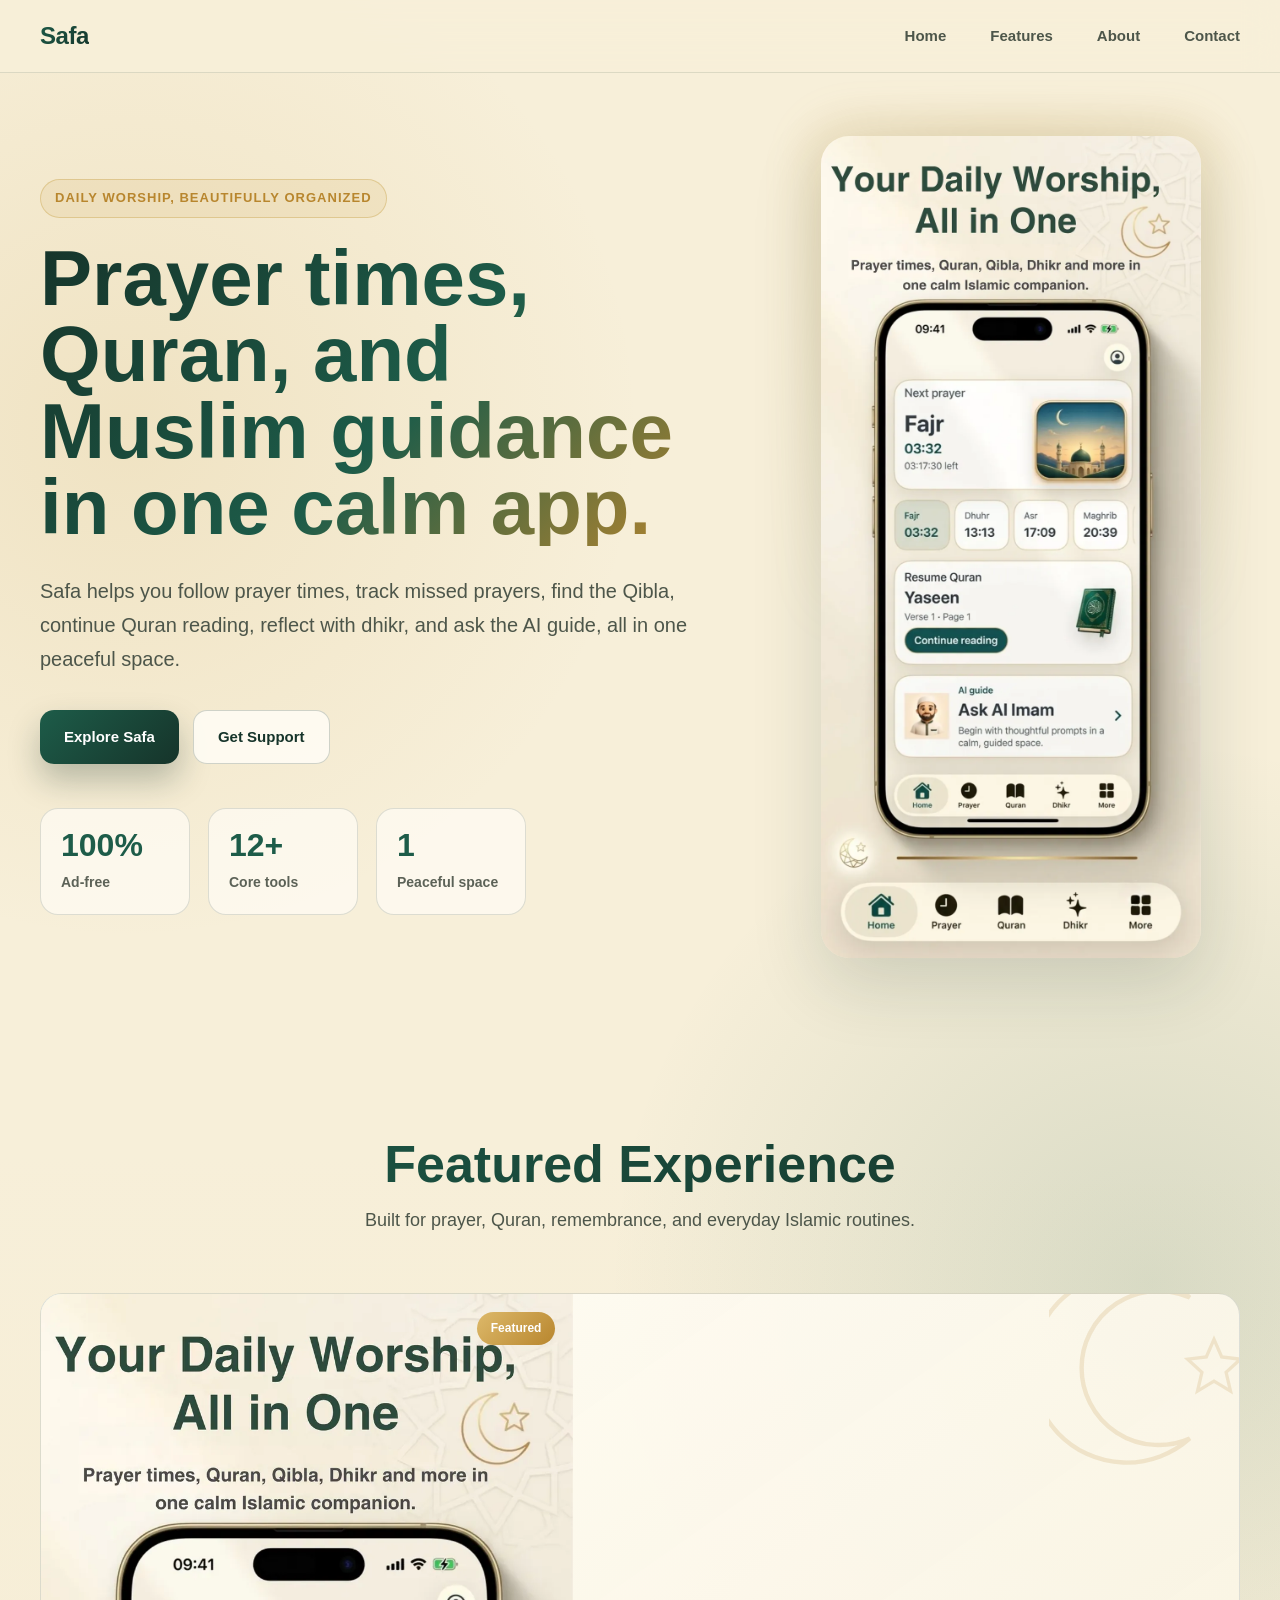
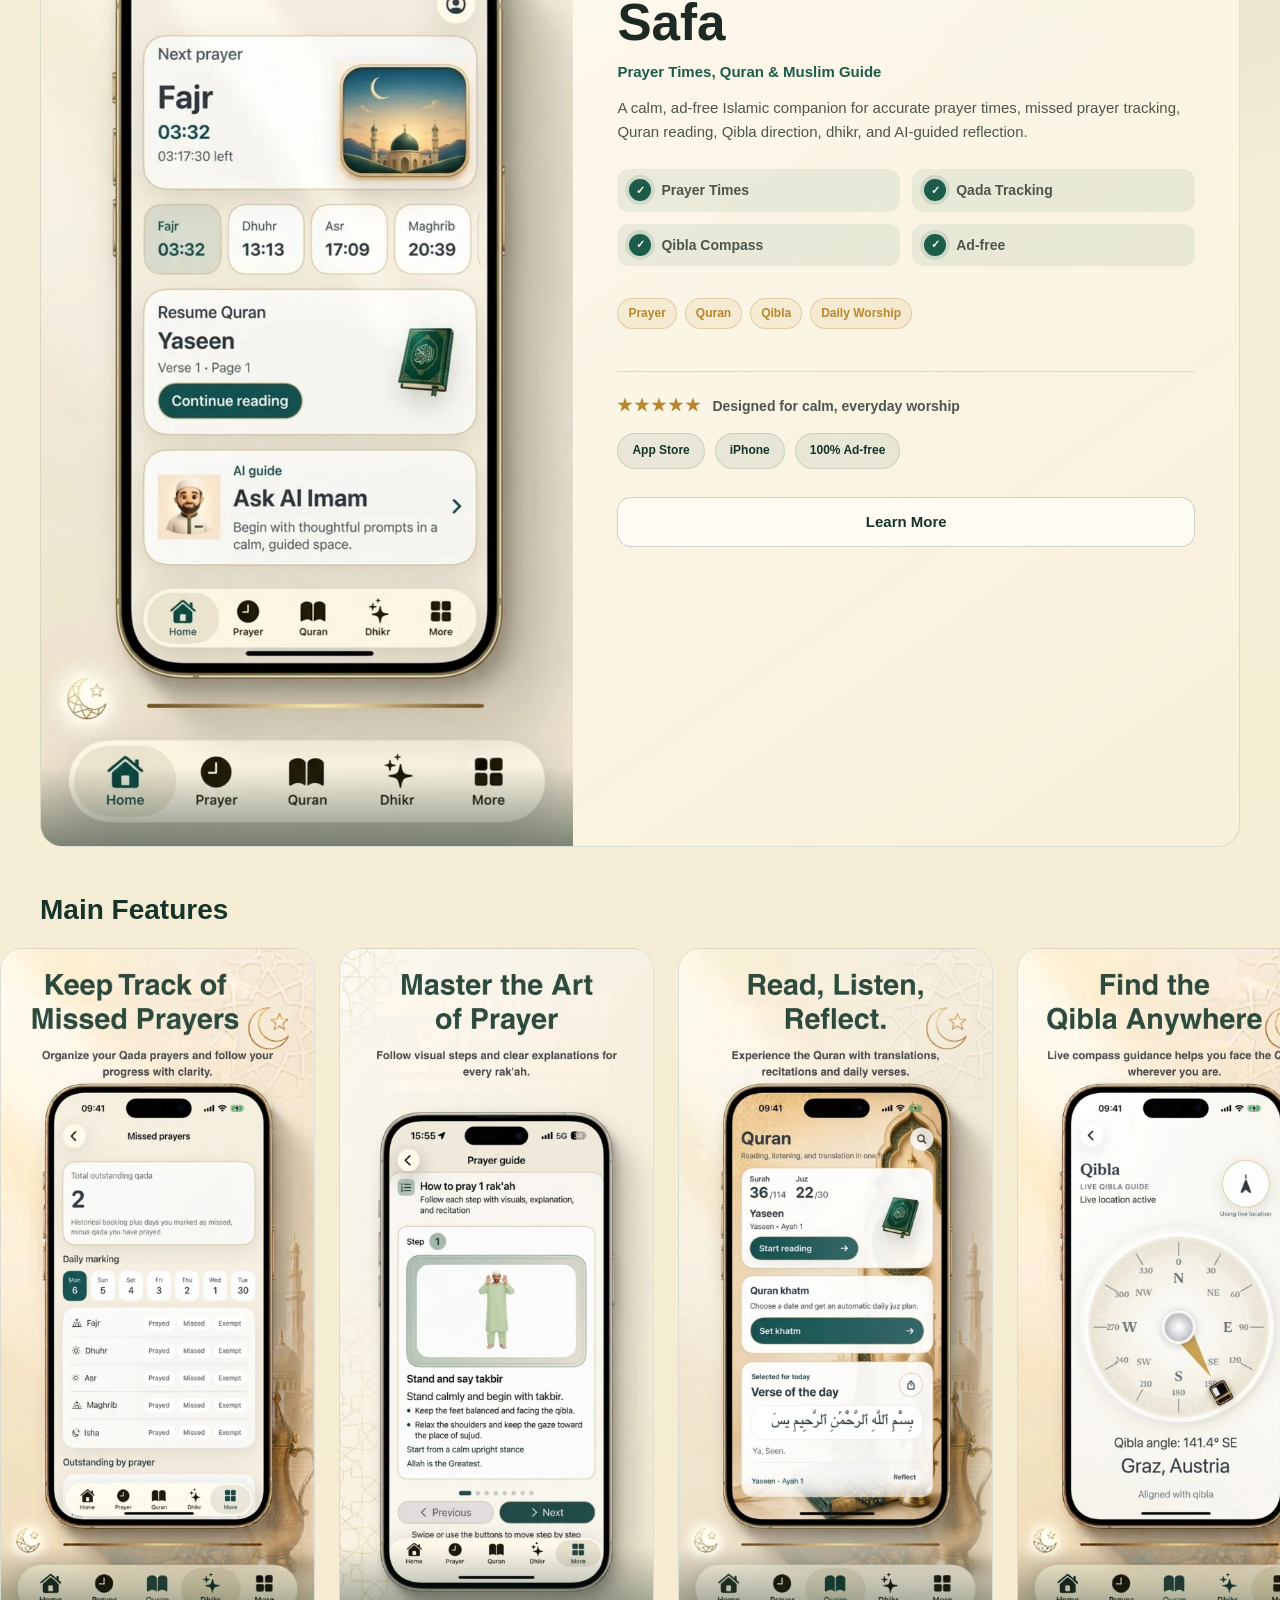
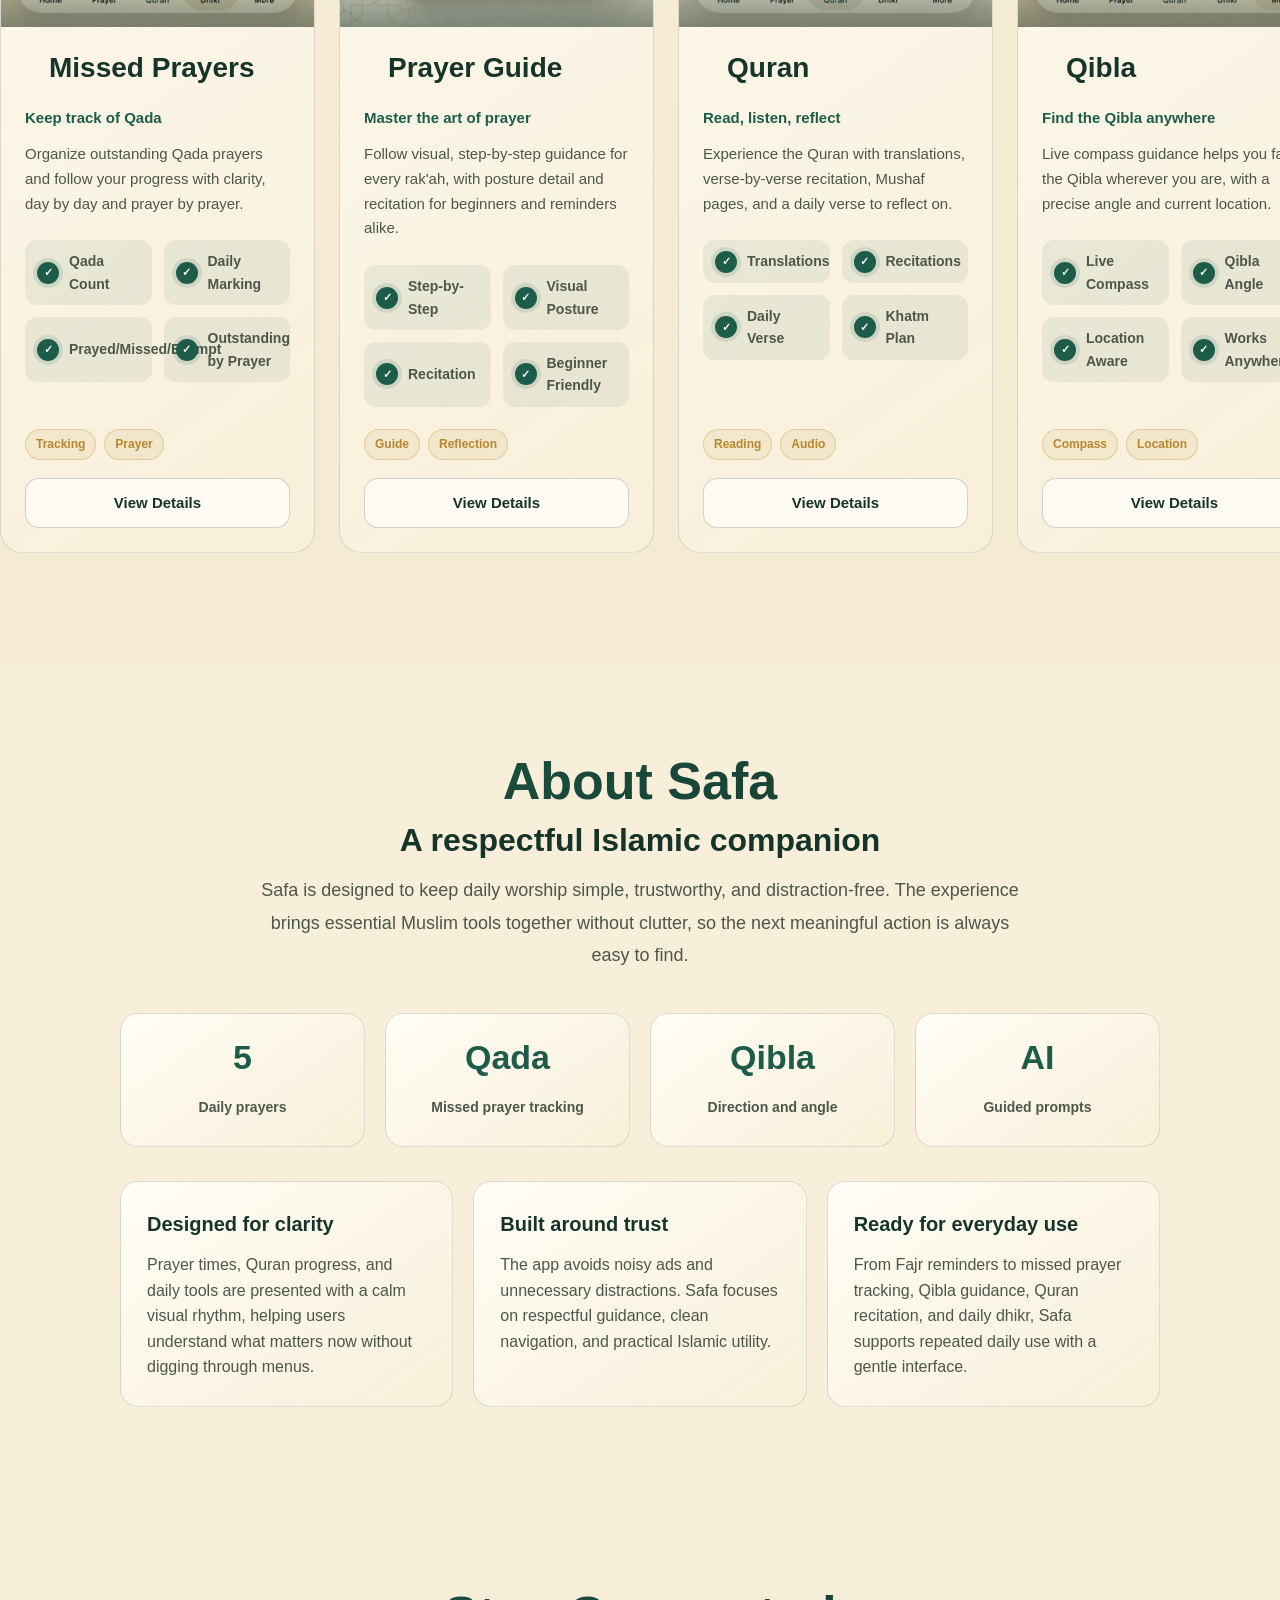
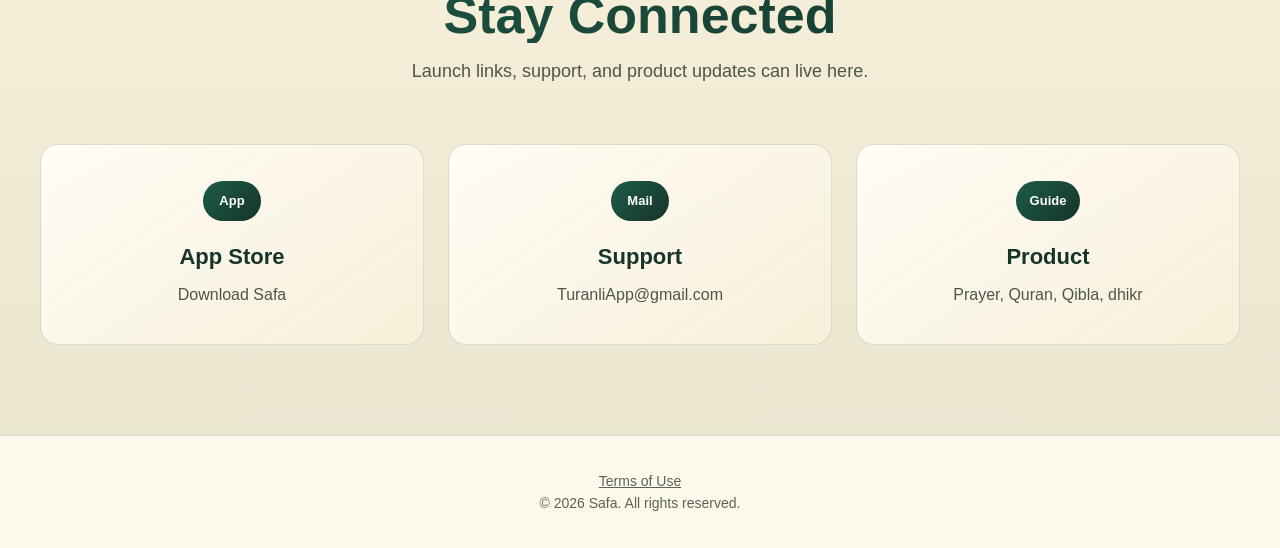
==== commit 39fecaea: "Use TuranliApp@gmail.com as the contact address" ====
--- a/index.html
+++ b/index.html
@@ -132,10 +132,10 @@
                         <h3>App Store</h3>
                         <p>Download Safa</p>
                     </a>
-                    <a href="mailto:ismailturanli91@gmail.com" class="contact-card">
+                    <a href="mailto:TuranliApp@gmail.com" class="contact-card">
                         <span class="contact-icon">Mail</span>
                         <h3>Support</h3>
-                        <p>ismailturanli91@gmail.com</p>
+                        <p>TuranliApp@gmail.com</p>
                     </a>
                     <a href="#features" class="contact-card">
                         <span class="contact-icon">Guide</span>
--- a/style.css
+++ b/style.css
@@ -473,7 +473,70 @@
 }
 
 .project-card.featured .project-content {
+    position: relative;
+    justify-content: center;
     padding: 44px;
+    overflow: hidden;
+}
+
+.project-card.featured .project-content::after {
+    content: "";
+    position: absolute;
+    top: -36px;
+    right: -30px;
+    width: 220px;
+    height: 220px;
+    background-image: url("data:image/svg+xml,%3Csvg xmlns='http://www.w3.org/2000/svg' viewBox='0 0 200 200'%3E%3Cpath d='M128 36a70 70 0 1 0 0 128 86 86 0 1 1 0-128z' fill='none' stroke='%23b8862e' stroke-width='4'/%3E%3Cpath d='M150 74l7 16 17 2-13 12 4 17-15-9-15 9 4-17-13-12 17-2z' fill='none' stroke='%23b8862e' stroke-width='3'/%3E%3C/svg%3E");
+    background-repeat: no-repeat;
+    background-size: contain;
+    opacity: 0.16;
+    pointer-events: none;
+}
+
+.project-card.featured .project-tech {
+    margin-top: 10px;
+}
+
+.featured-highlights {
+    display: flex;
+    flex-direction: column;
+    gap: 14px;
+    margin: 24px 0 28px;
+    padding-top: 20px;
+    border-top: 1px solid rgba(184, 134, 46, 0.28);
+}
+
+.rating-row {
+    display: flex;
+    align-items: center;
+    gap: 10px;
+    color: var(--text-secondary);
+    font-size: 14px;
+    font-weight: 700;
+}
+
+.stars {
+    color: var(--gold-strong);
+    font-size: 17px;
+    letter-spacing: 2px;
+}
+
+.platform-row {
+    display: flex;
+    flex-wrap: wrap;
+    gap: 10px;
+}
+
+.platform-badge {
+    display: inline-flex;
+    align-items: center;
+    padding: 7px 14px;
+    border-radius: 999px;
+    background: rgba(29, 92, 73, 0.08);
+    border: 1px solid rgba(22, 52, 42, 0.14);
+    color: var(--green-dark);
+    font-size: 12px;
+    font-weight: 800;
 }
 
 .project-title {
@@ -523,12 +586,23 @@
 }
 
 .feature-mark {
-    width: 10px;
-    height: 10px;
+    width: 22px;
+    height: 22px;
     flex: 0 0 auto;
+    display: inline-flex;
+    align-items: center;
+    justify-content: center;
     border-radius: 50%;
     background: var(--green-mid);
-    box-shadow: 0 0 0 5px rgba(29, 92, 73, 0.14);
+    box-shadow: 0 0 0 4px rgba(29, 92, 73, 0.12);
+}
+
+.feature-mark::before {
+    content: "\2713";
+    color: #fff;
+    font-size: 11px;
+    font-weight: 900;
+    line-height: 1;
 }
 
 .project-tech {
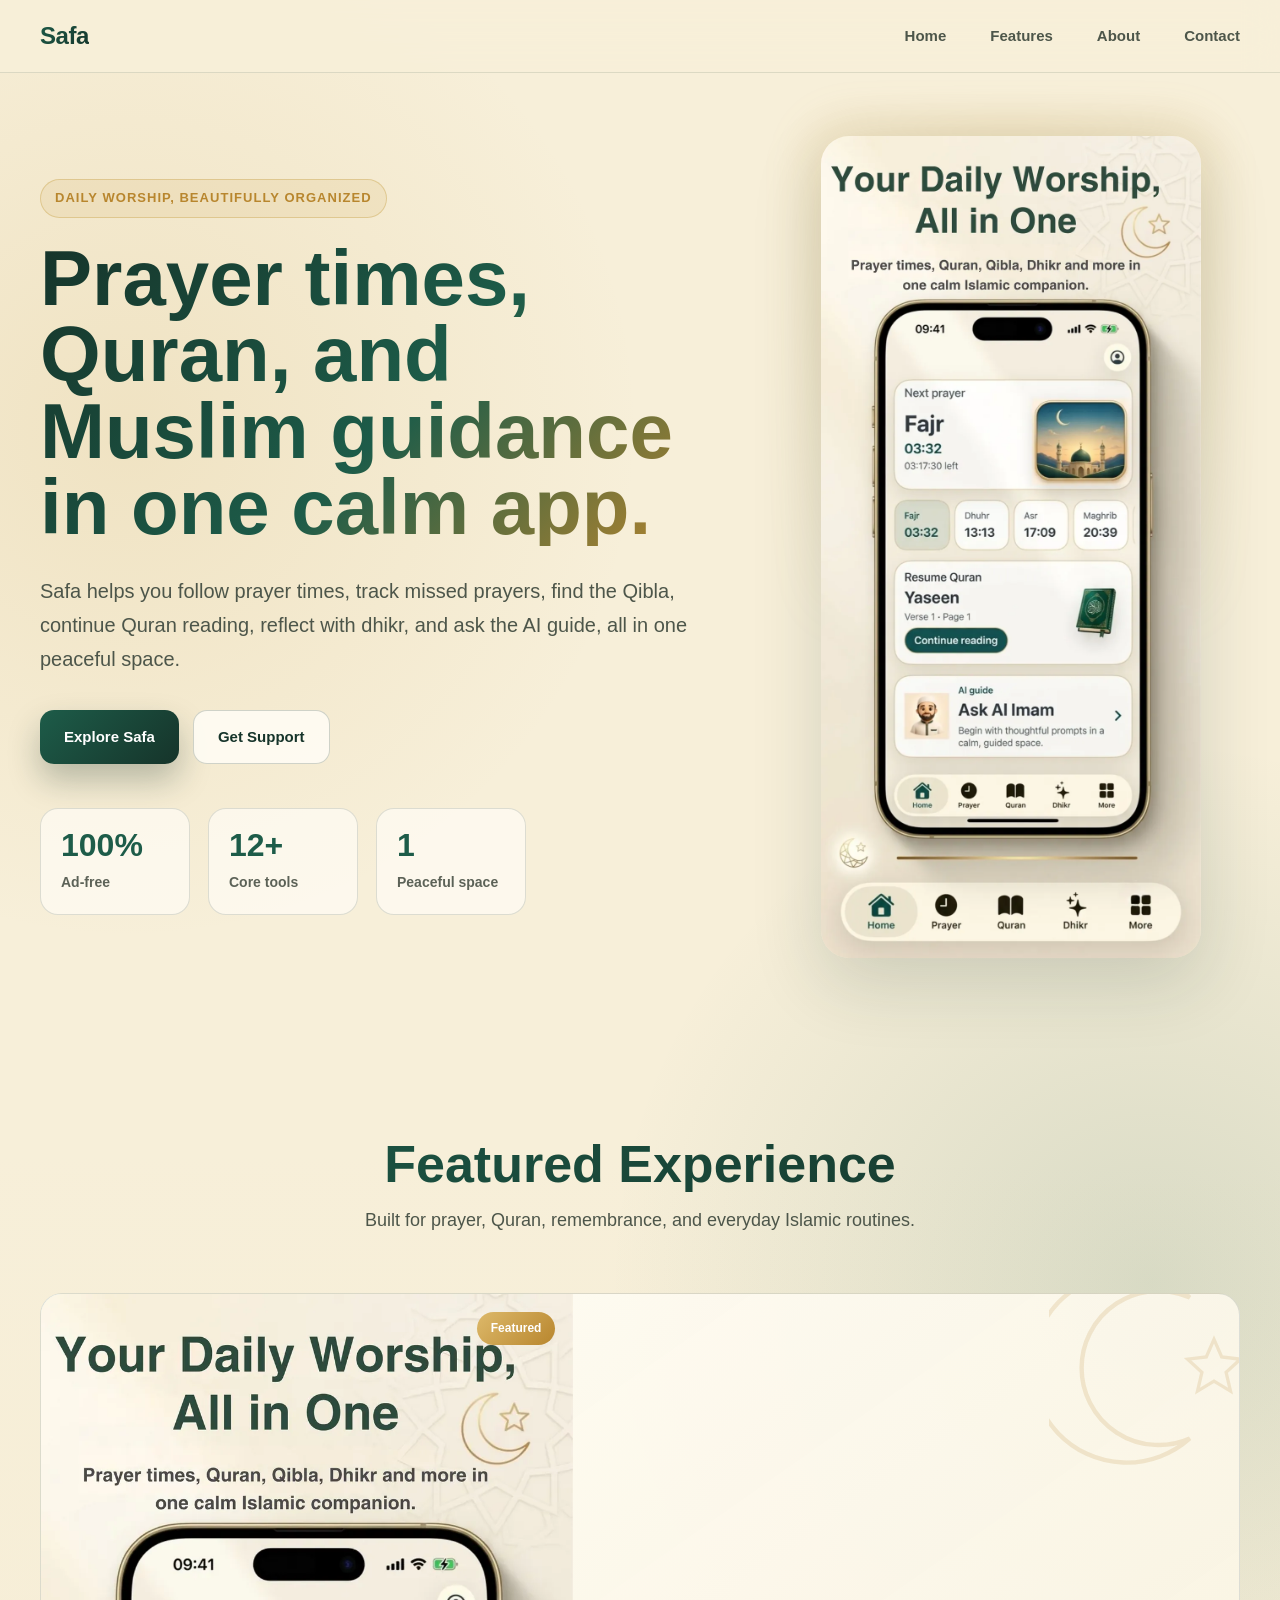
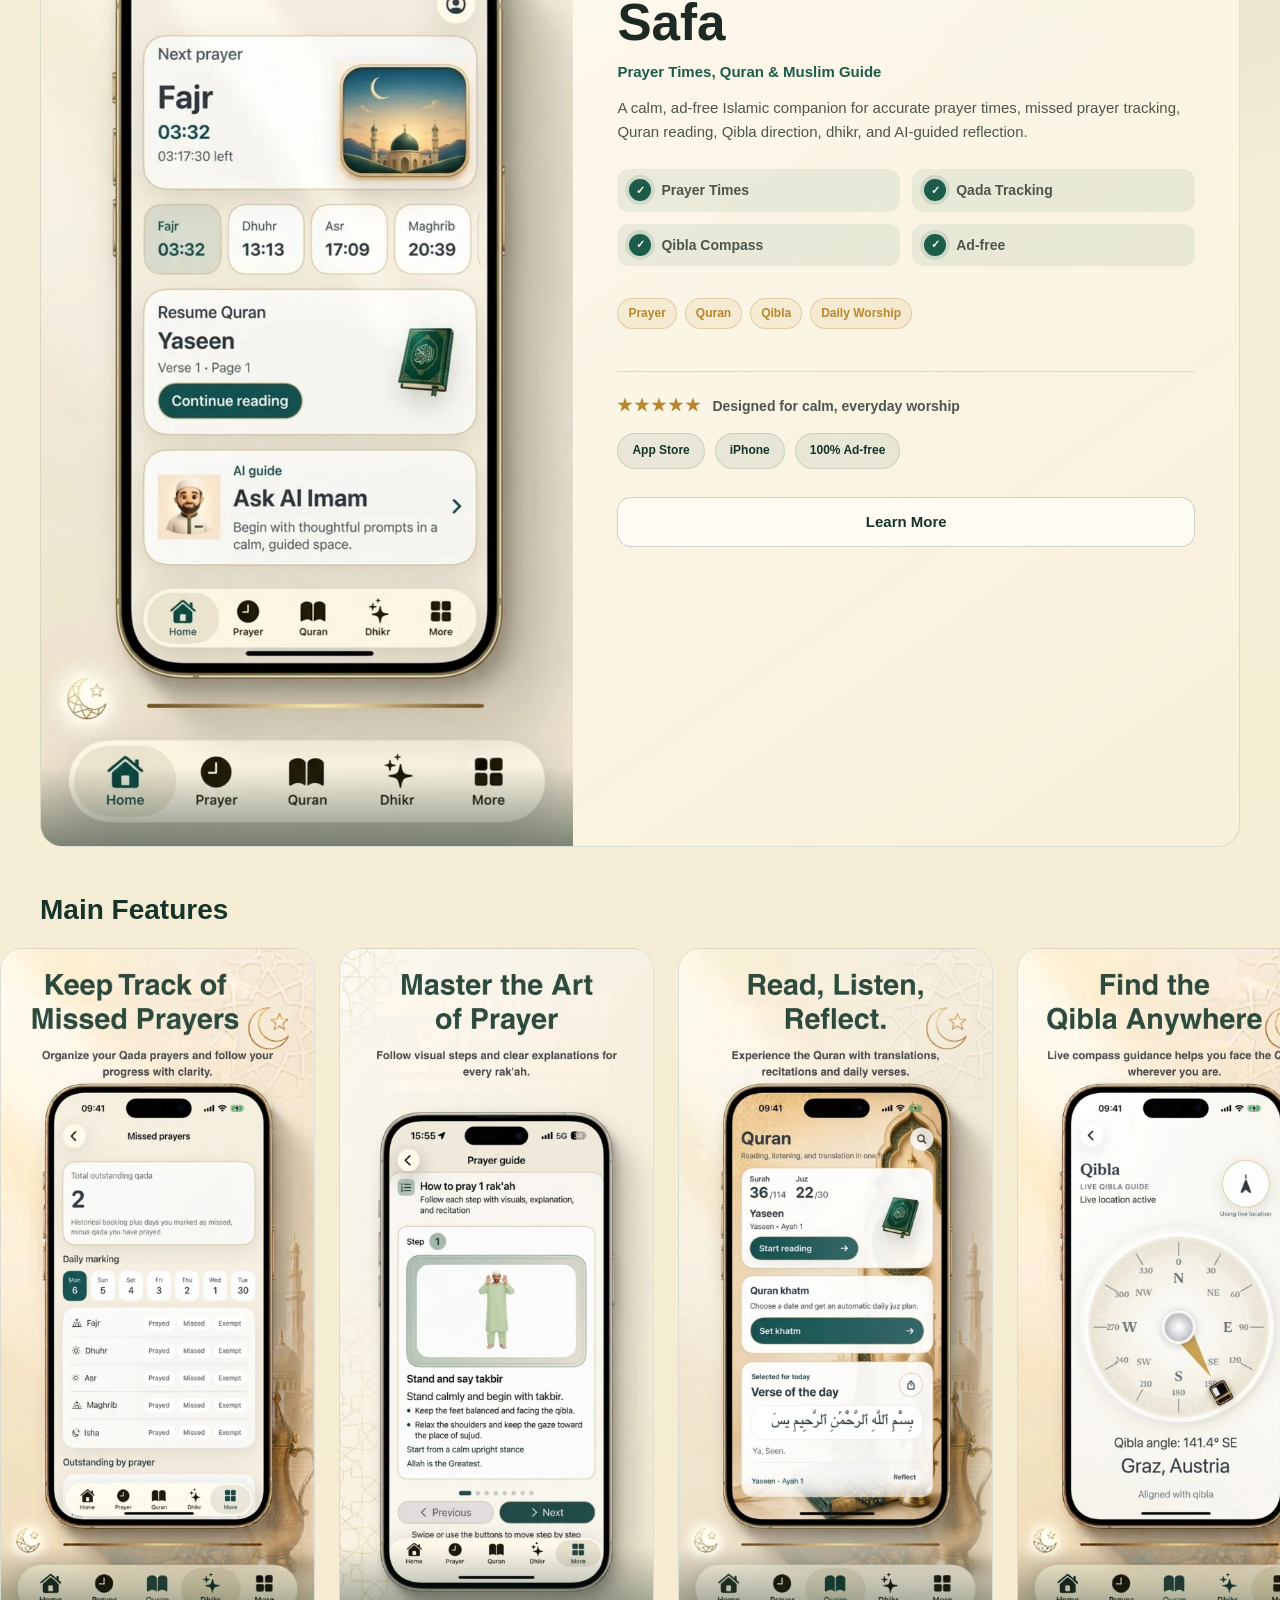
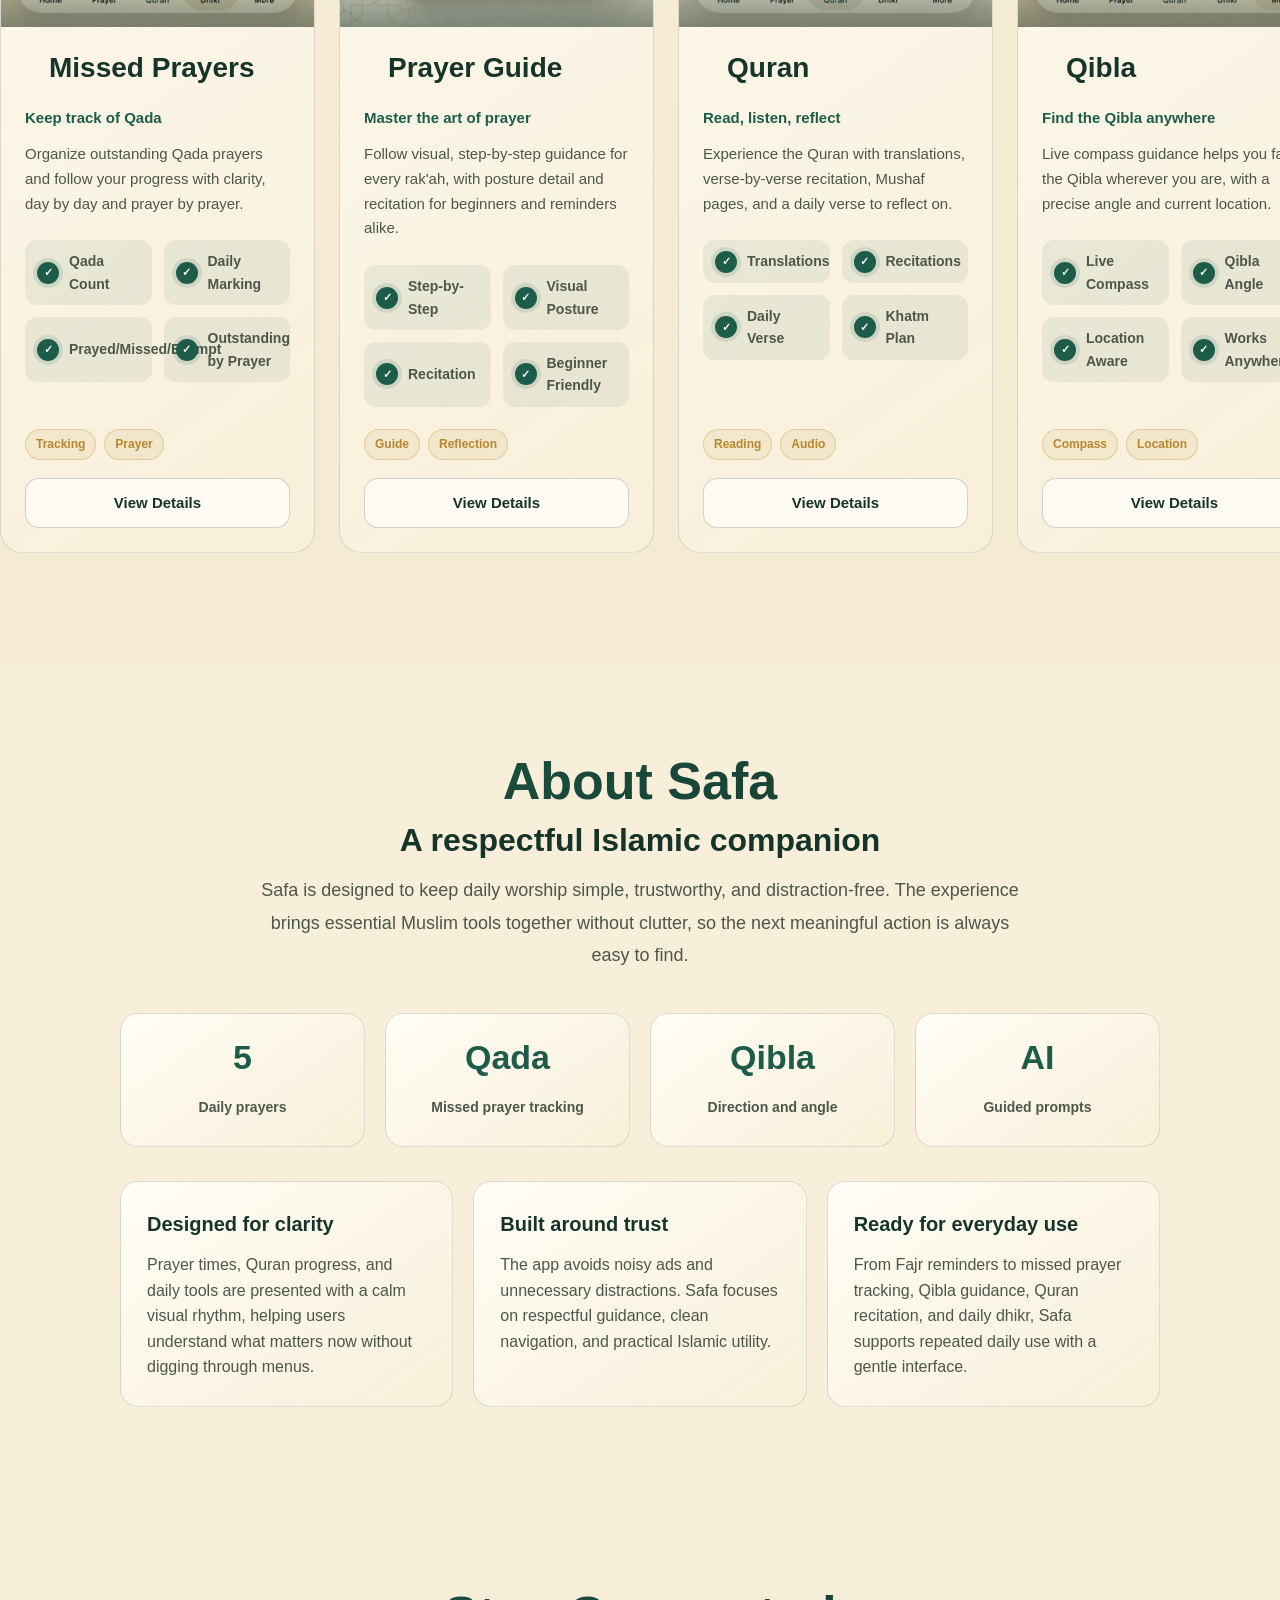
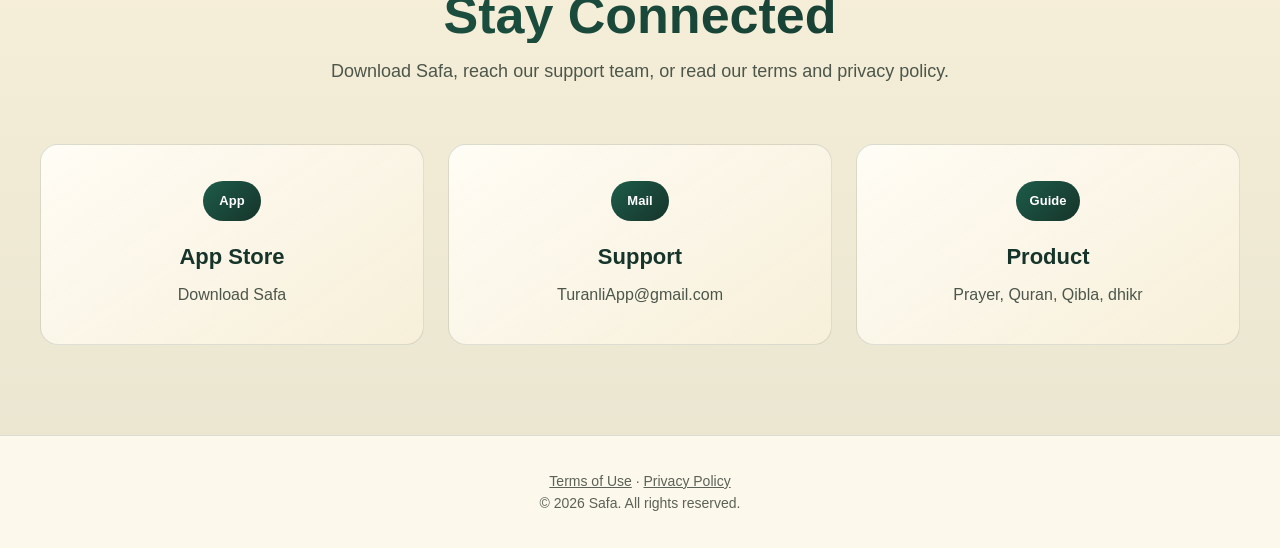
==== commit b470a360: "Cover Google Play in the terms and link the privacy policy" ====
--- a/index.html
+++ b/index.html
@@ -125,7 +125,7 @@
         <section id="contact" class="contact">
             <div class="container">
                 <h2 class="section-title">Stay Connected</h2>
-                <p class="section-subtitle">Launch links, support, and product updates can live here.</p>
+                <p class="section-subtitle">Download Safa, reach our support team, or read our terms and privacy policy.</p>
                 <div class="contact-methods">
                     <a href="https://apps.apple.com/app/id6775585908" target="_blank" rel="noopener noreferrer" class="contact-card">
                         <span class="contact-icon">App</span>
@@ -149,7 +149,7 @@
 
     <footer class="footer">
         <div class="container">
-            <p><a href="terms.html">Terms of Use</a></p>
+            <p><a href="terms.html">Terms of Use</a> &middot; <a href="https://ilgiso91.github.io/privacypolicy.github.io/">Privacy Policy</a></p>
             <p>&copy; 2026 Safa. All rights reserved.</p>
         </div>
     </footer>
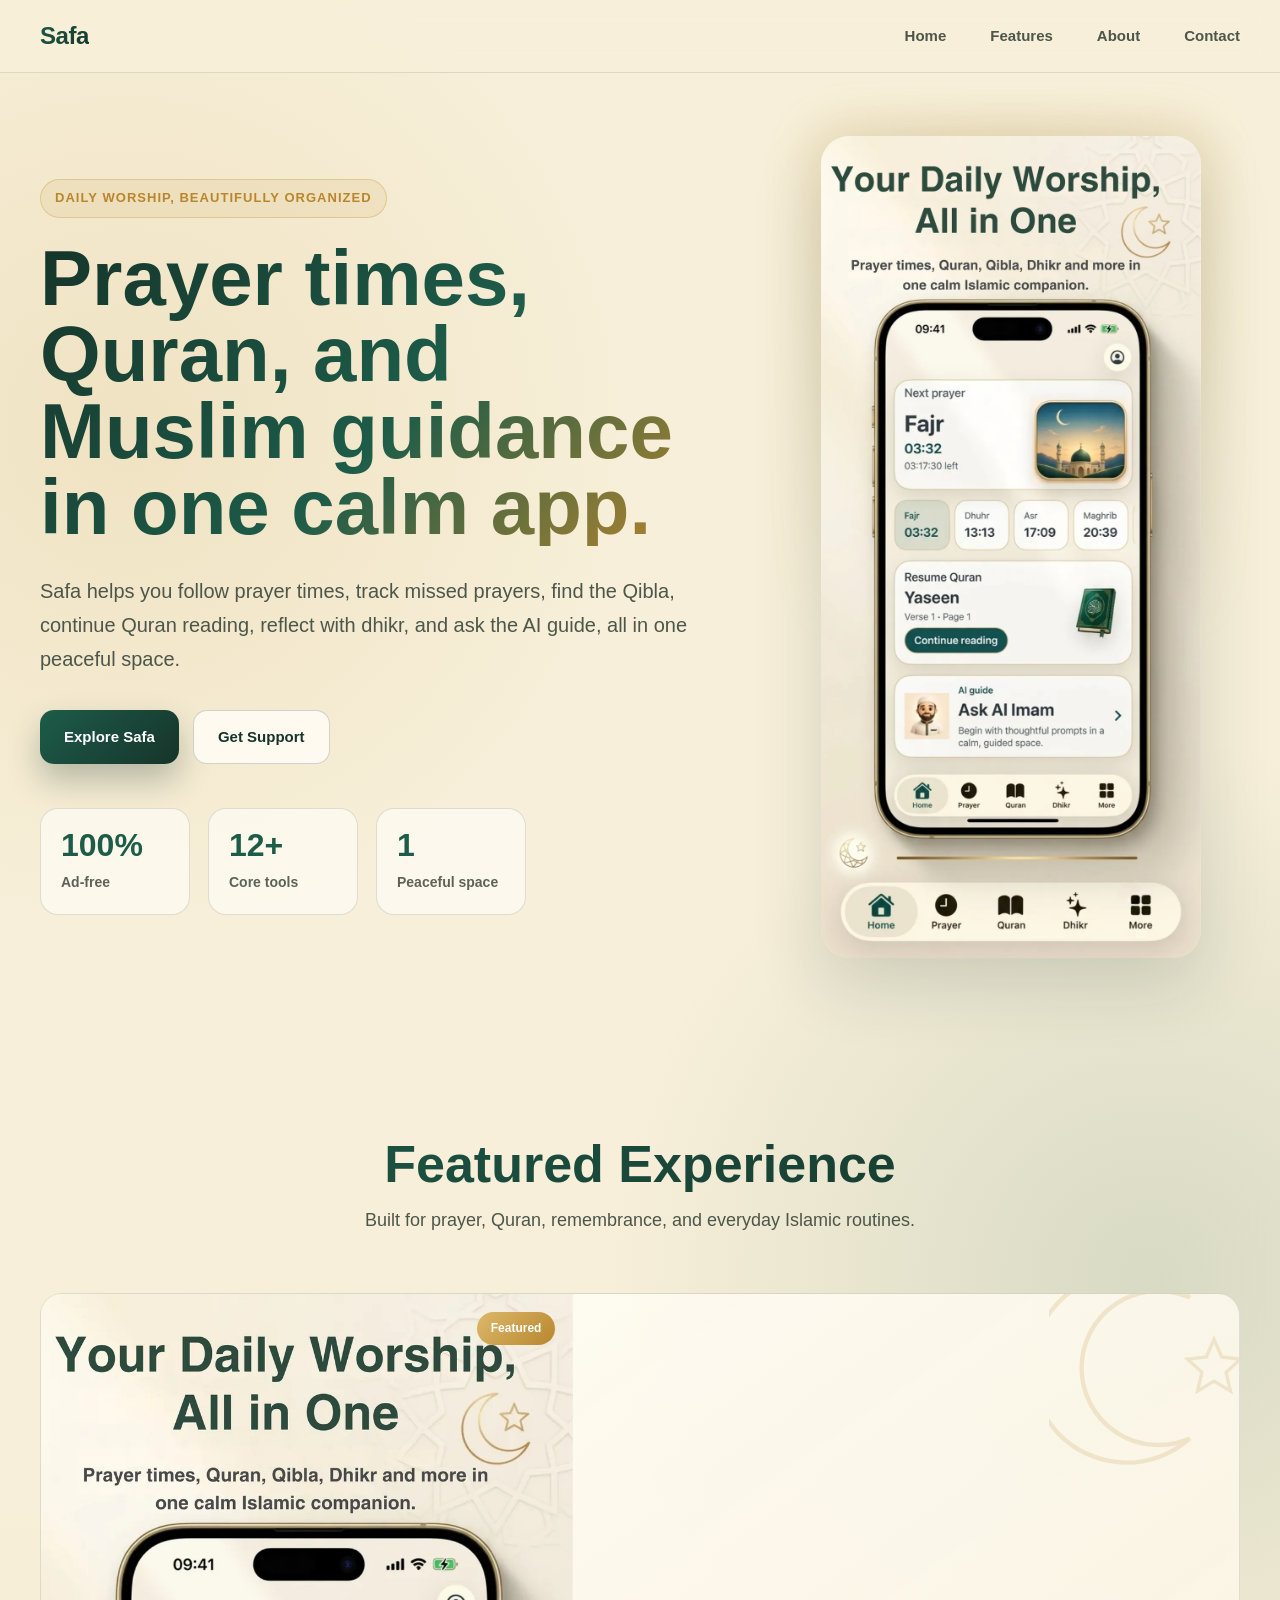
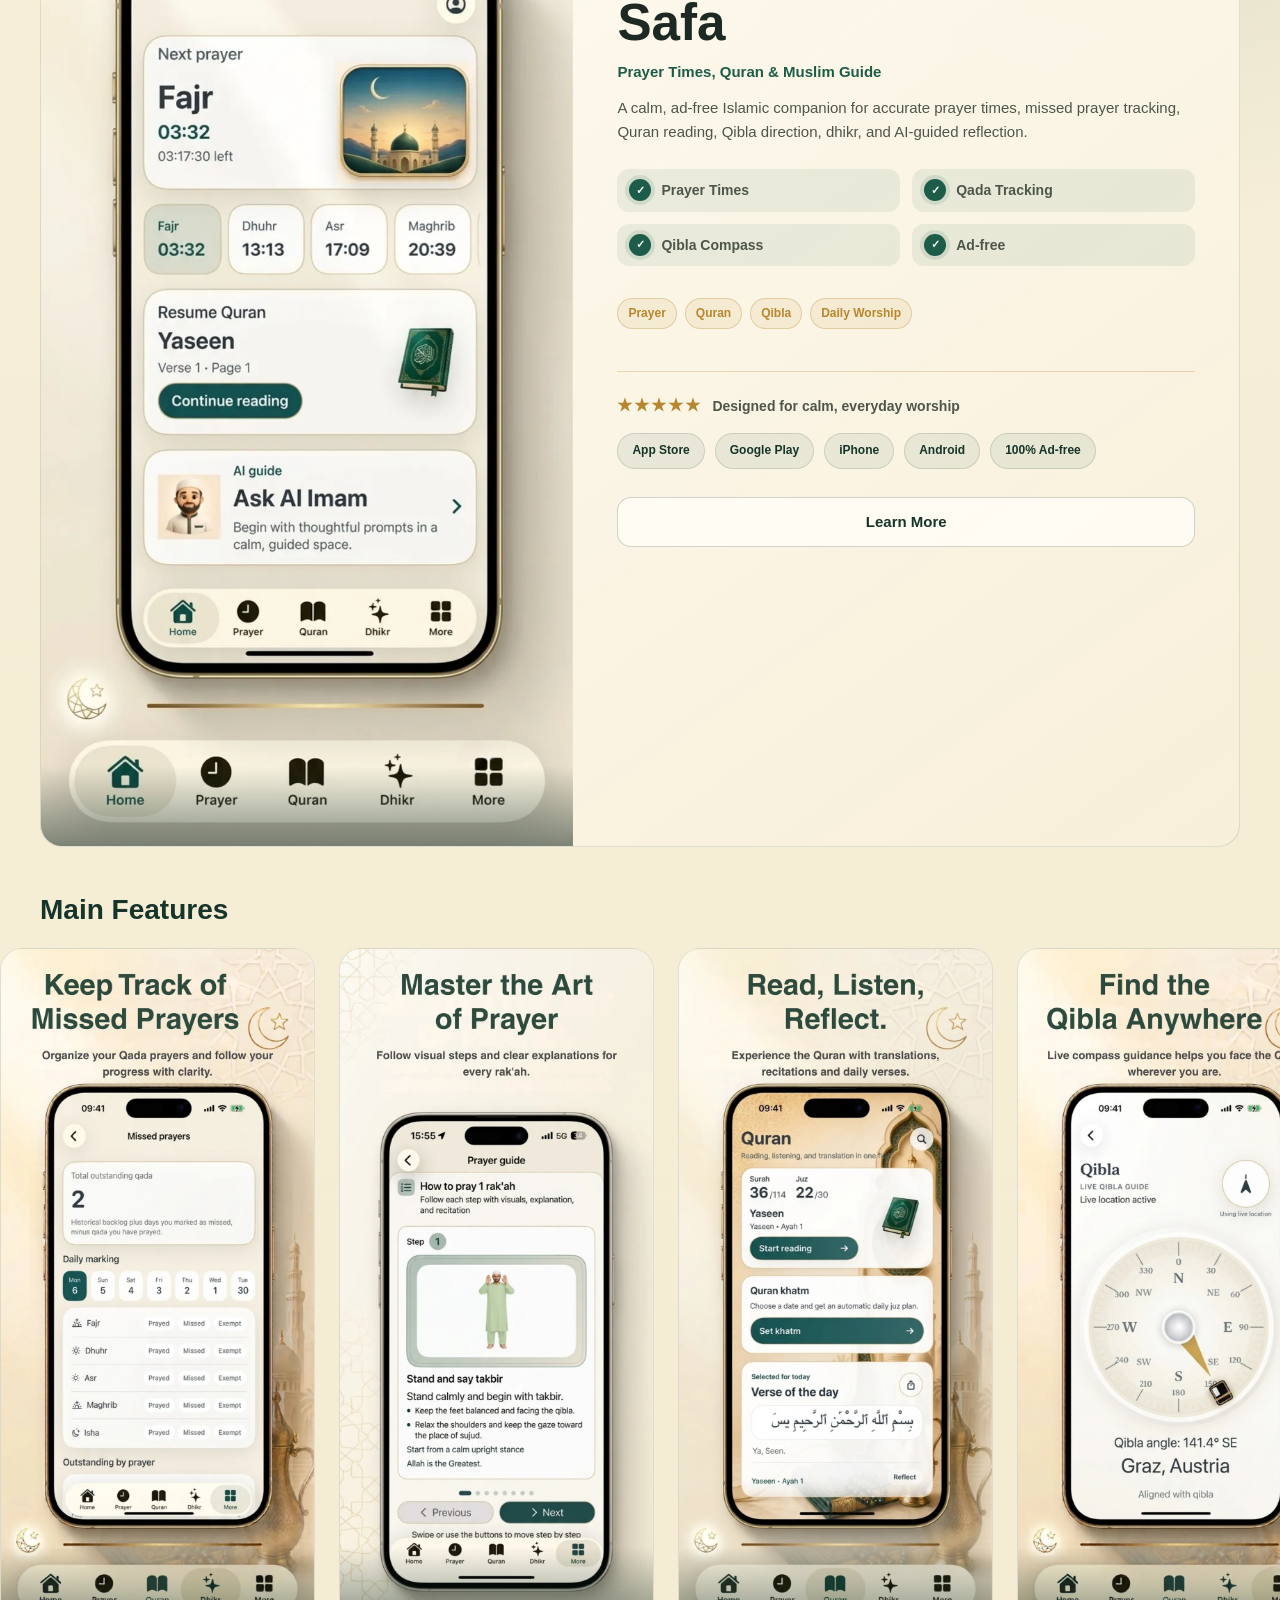
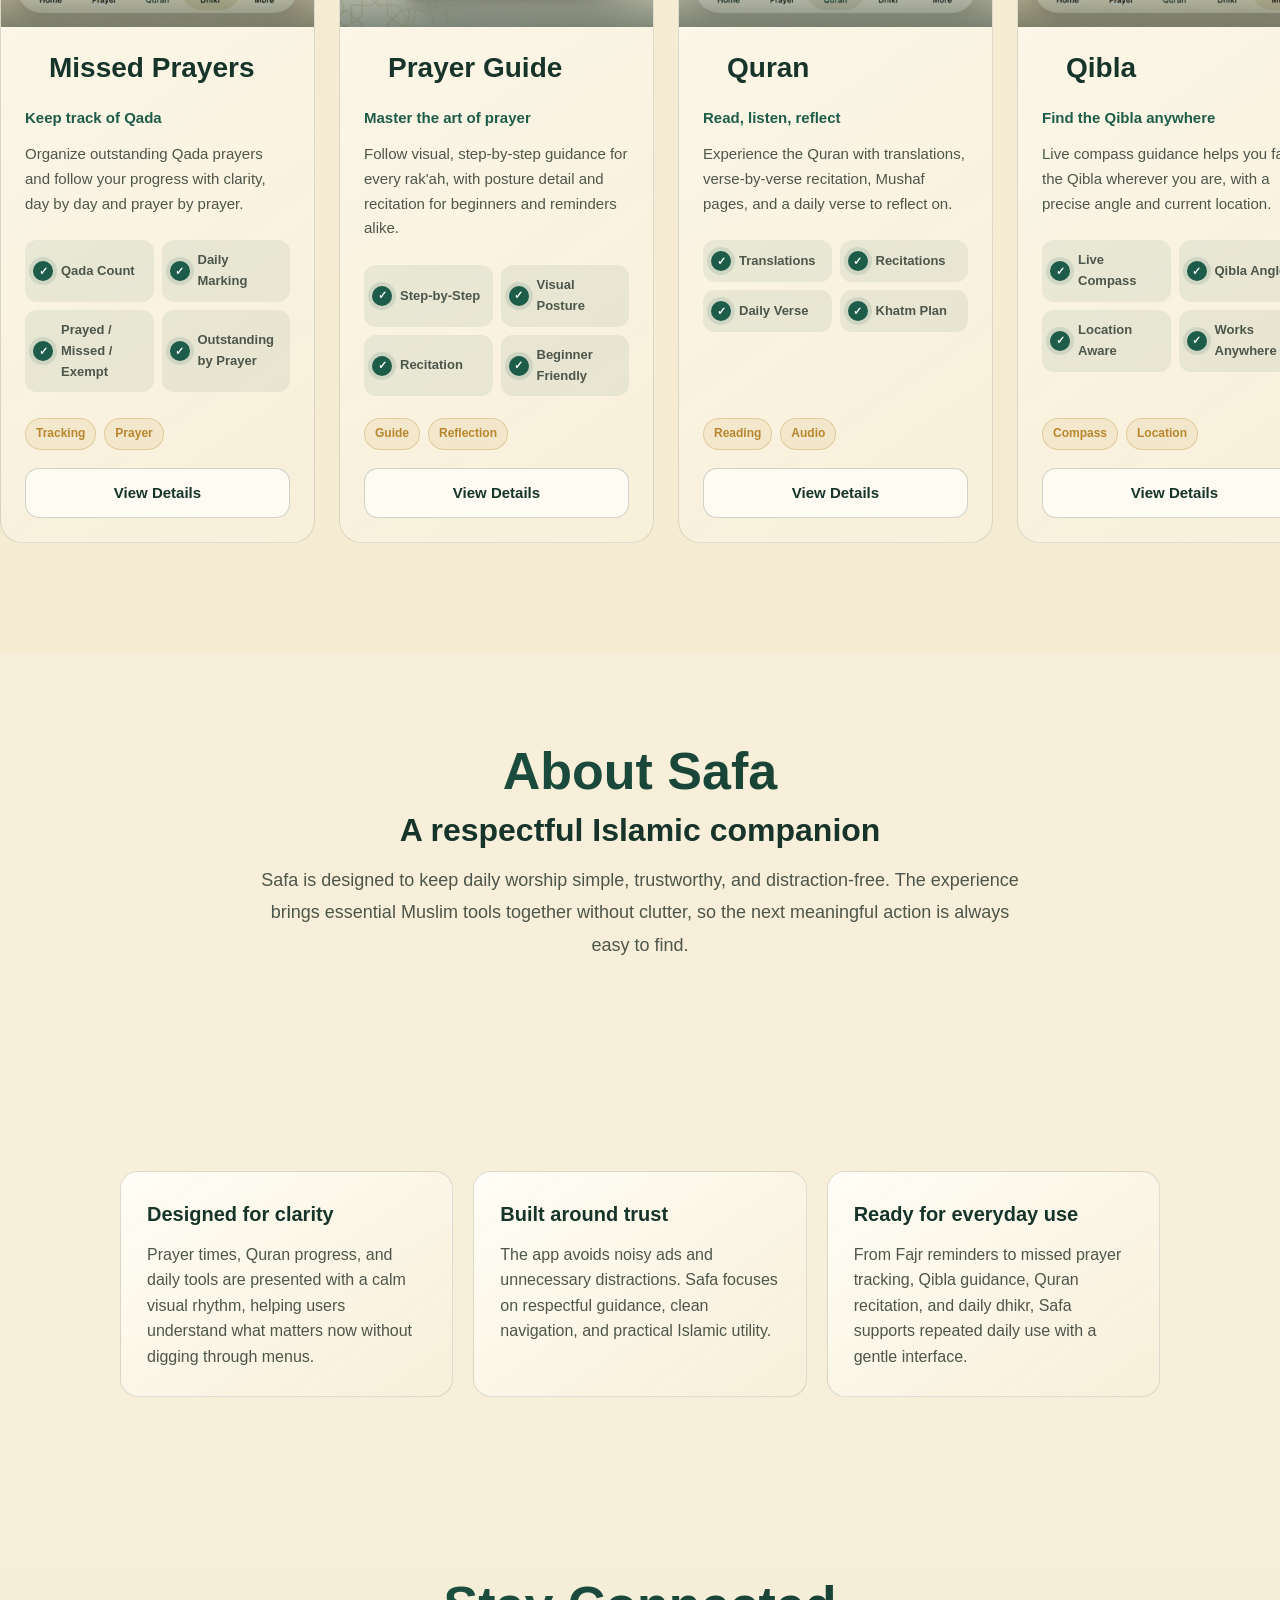
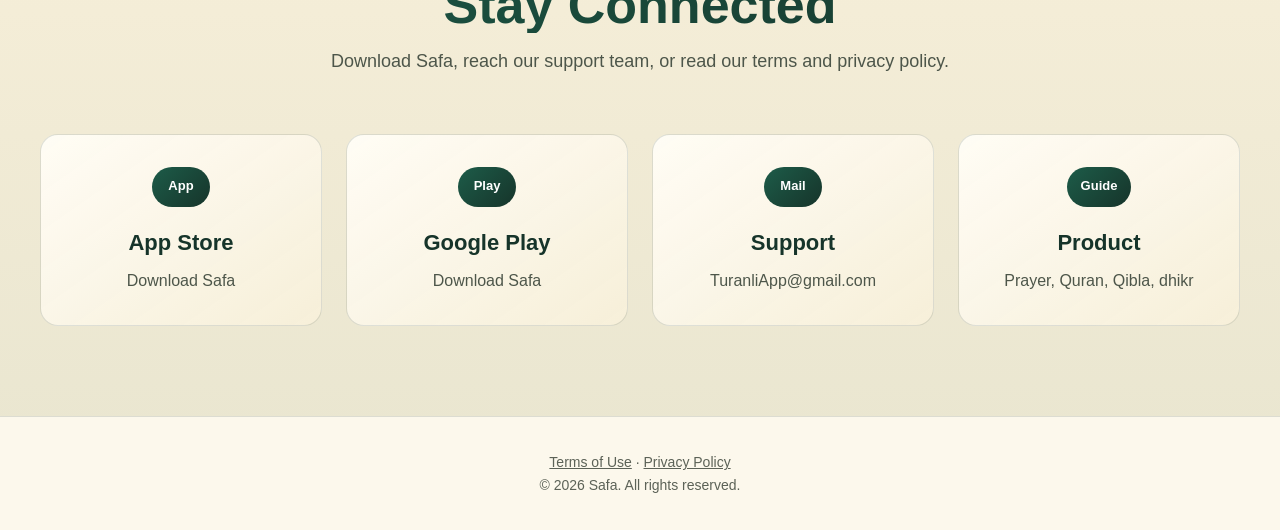
==== commit 7bc81f7c: "Add a Google Play download card alongside the App Store" ====
--- a/index.html
+++ b/index.html
@@ -132,6 +132,11 @@
                         <h3>App Store</h3>
                         <p>Download Safa</p>
                     </a>
+                    <a href="https://play.google.com/store/apps/details?id=com.iso.safa" target="_blank" rel="noopener noreferrer" class="contact-card">
+                        <span class="contact-icon">Play</span>
+                        <h3>Google Play</h3>
+                        <p>Download Safa</p>
+                    </a>
                     <a href="mailto:TuranliApp@gmail.com" class="contact-card">
                         <span class="contact-icon">Mail</span>
                         <h3>Support</h3>
--- a/style.css
+++ b/style.css
@@ -975,3 +975,51 @@
         transition-duration: 0.01ms !important;
     }
 }
+
+/* Feature chips in the 315px cards: two columns leave about 85px per label, so the text
+   is a little smaller there and may wrap, but never runs past the chip. */
+.feature,
+.feature > span:last-child {
+    min-width: 0;
+}
+
+.project-card:not(.featured) .project-features {
+    gap: 8px;
+}
+
+.project-card:not(.featured) .feature {
+    gap: 8px;
+    padding: 10px 8px;
+    font-size: 13px;
+}
+
+.project-card:not(.featured) .feature-mark {
+    width: 20px;
+    height: 20px;
+}
+
+/* Four contact cards (App Store, Google Play, Support, Product): four across on wide
+   screens, two by two in between, one column from 900px down as before. */
+.contact-methods {
+    grid-template-columns: repeat(4, minmax(0, 1fr));
+}
+
+.contact-card {
+    padding: 32px 24px;
+}
+
+.contact-card p {
+    overflow-wrap: anywhere;
+}
+
+@media (max-width: 1100px) {
+    .contact-methods {
+        grid-template-columns: repeat(2, minmax(0, 1fr));
+    }
+}
+
+@media (max-width: 900px) {
+    .contact-methods {
+        grid-template-columns: 1fr;
+    }
+}
